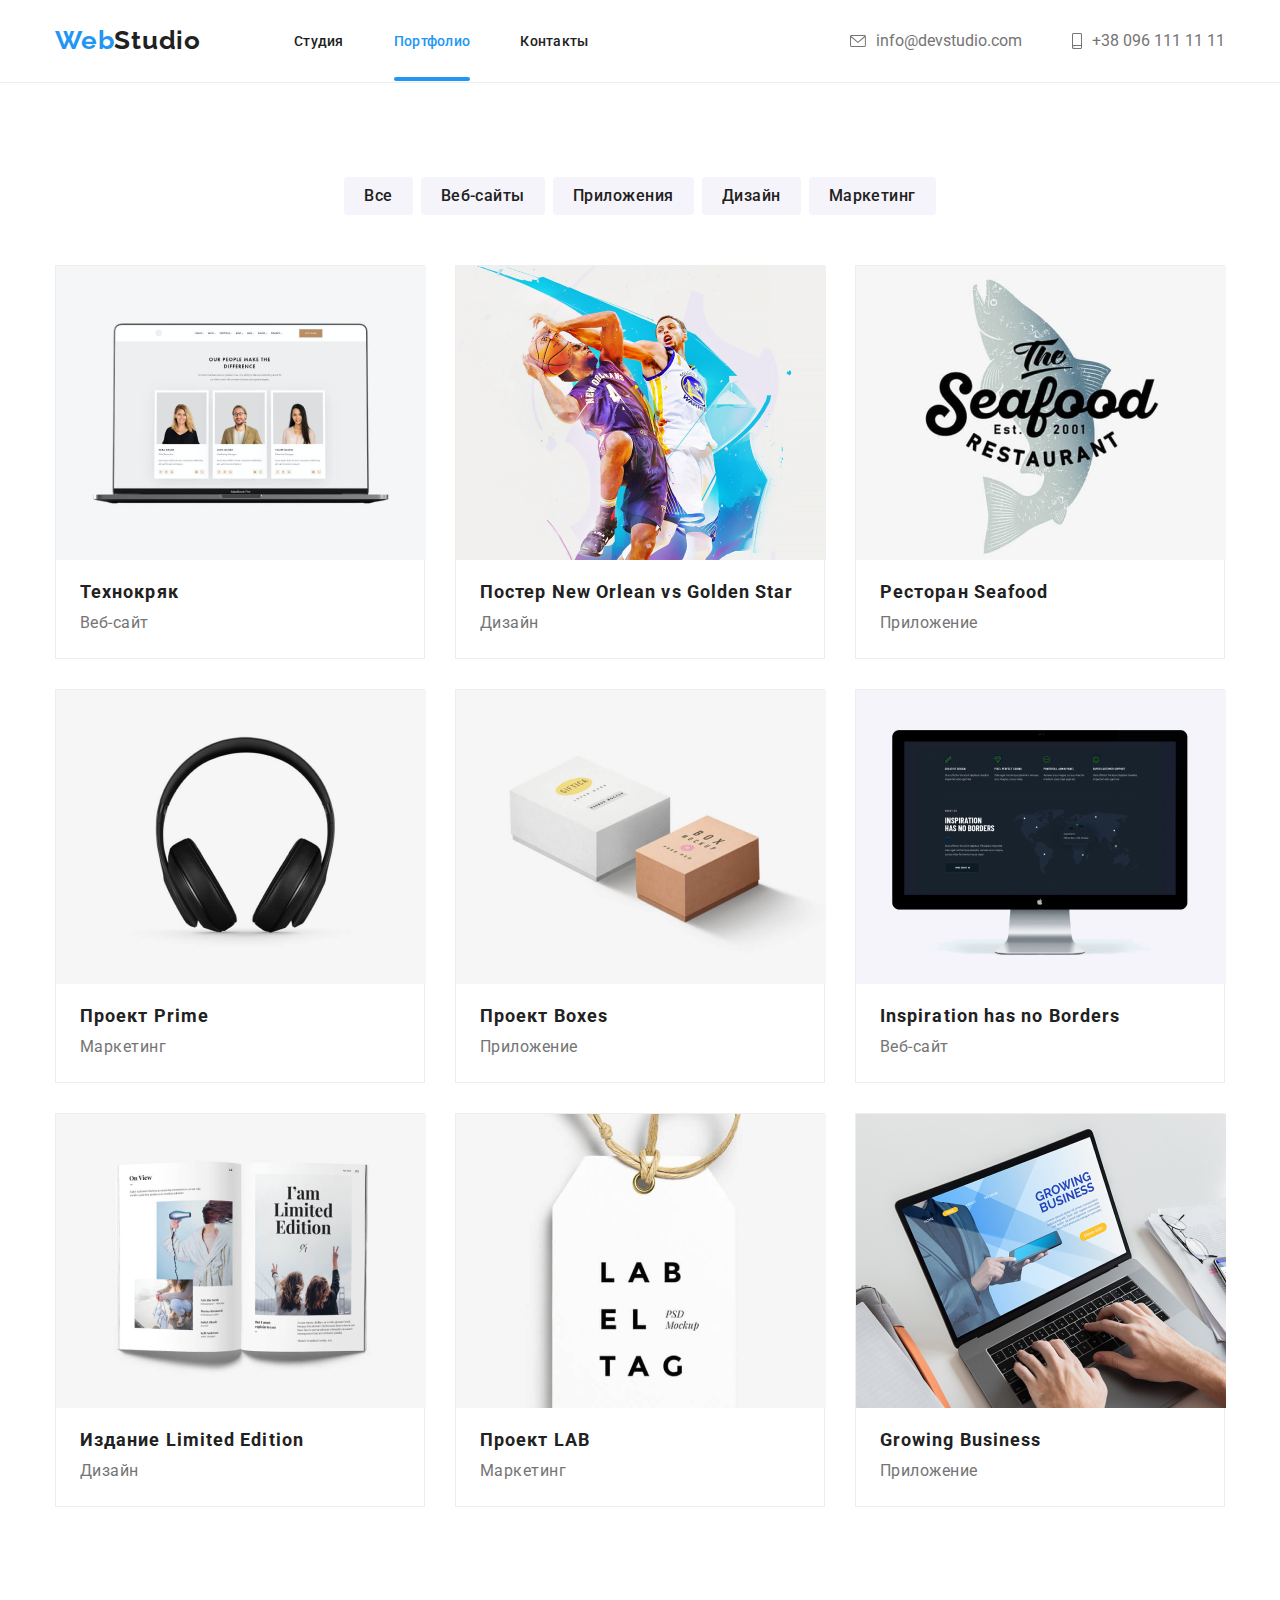
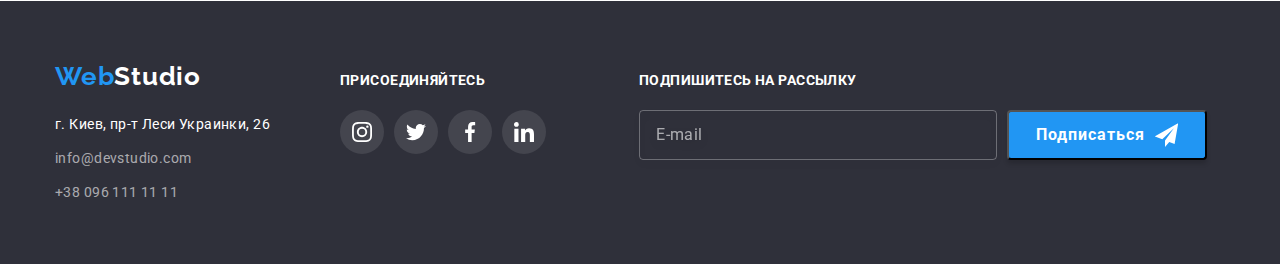
==== portfolio.html @ f485cfd9 "сщздание репозитория" ====
<!DOCTYPE html>
<html lang="ru">
    <head>
        <meta charset="UTF-8">
        <meta name="viewport" content="width=device-width, initial-scale=1.0">
        <title>Portfolio</title>
        <link rel="stylesheet" href="https://cdnjs.cloudflare.com/ajax/libs/modern-normalize/1.0.0/modern-normalize.css">
        <link href="https://fonts.googleapis.com/css2?family=Raleway:wght@700&family=Roboto:wght@400;500;700;900&display=swap" rel="stylesheet">
        <link rel="stylesheet" href="./css/portfolio.min.css">
    </head>
    <body>
            <header class="header portheader">
                <div class="container">
                    <nav class="navigation">
                        <a class="logo link" href="./index.html">Web<span class="studio">Studio</span></a>
                        <ul class="navigation-list list">
                            <li class="navigation-list-item">
                                <a class="navigation-list-link link" href="./index.html">Студия</a>
                            </li>
                            <li class="navigation-list-item">
                                <a class="navigation-list-link link current" href="./portfolio.html">Портфолио</a>
                            </li>
                            <li class="navigation-list-item">
                                <a class="navigation-list-link link" href="">Контакты</a>
                            </li>
                        </ul>
                    </nav>
                        <address class="address">
                        <a class="address-mail-link link" href="">
                            <svg class="icon-mail">
                                <use href="./images/sprite.svg#icon-envelope"></use>
                            </svg>
                            info@devstudio.com</a>
                        <a class="address-tel-link link" href="">
                            <svg class="icon-smartfone">
                                <use href="./images/sprite.svg#icon-smartphone"></use>
                            </svg>
                            +38 096 111 11 11</a>
                        </address>
                </div>
            </header>
        <main>
            <section class="portfolio">
                <div class="container">
                    <h1 hidden>навигация по сайту</h1>
                    <ul class="button-list list">
                        <li class="button-list-item">
                            <button class="portfolio-button">Все</button>
                        </li>
                        <li class="button-list-item">
                            <button class="portfolio-button">Веб-сайты</button>
                        </li>
                        <li class="button-list-item">
                            <button class="portfolio-button">Приложения</button>
                        </li>
                        <li class="button-list-item">
                            <button class="portfolio-button">Дизайн</button>
                        </li>
                        <li class="button-list-item">
                            <button class="portfolio-button">Маркетинг</button>
                        </li>
                    </ul>
                    <ul class="portfolio-list list">
                        <li class="portfolio-list-item">
                           
                                <a href="" class="portfolio-list-link link">
                                <div class="foto-container">
                                    <img src="./images/portfolio/img.png" alt="компютер с открытым окном сайта" width="370" height="294">
                                    <div class="overlay-container">
                                        <div class="overlay-text">
                                            <p class="text-description">Технокряк это современная площадка распространения коронавируса. Компании используют
                                                эту платформу для цифрового
                                                шпионажа и атак на защищённые сервера конкурентов.</p>
                                        </div>
                                    </div>
                                </div>
                                    <div class="description-container">
                                        <h2 class="progect-name">Технокряк</h2>
                                        <p class="progect-tupe">Веб-сайт</p>
                                    </div>
                                  
                            </a>    
                        </li>
                        <li class="portfolio-list-item">
                            <a href="" class="portfolio-list-link link">
                                <div class="foto-container">
                                        <img src="./images/portfolio/img-2.png" alt="креативное фото" width="370" height="294">
                                    <div class="overlay-container">
                                        <div class="overlay-text">
                                            <p class="text-description">Технокряк это современная площадка распространения коронавируса. Компании используют
                                                эту платформу для цифрового
                                                шпионажа и атак на защищённые сервера конкурентов.</p>
                                        </div>
                                    </div>
                             </div>
                                <div class="description-container">
                                    <h2 class="progect-name">Постер <span lang="en">New Orlean vs Golden Star</span></h2>
                                    <p class="progect-tupe">Дизайн</p>
                                </div>
                            </a>
                        </li>
                        <li class="portfolio-list-item">
                            <a href="" class="portfolio-list-link link">
                                <div class="foto-container">
                                    <img src="./images/portfolio/img-3.png" alt="логотип ресторана" width="370" height="294">
                                        <div class="overlay-container">
                                            <div class="overlay-text">
                                                <p class="text-description">Технокряк это современная площадка распространения коронавируса. Компании используют
                                                    эту платформу для цифрового
                                                    шпионажа и атак на защищённые сервера конкурентов.</p>
                                            </div>
                                        </div>
                                </div>
                                <div class="description-container">
                                    <h2 class="progect-name">Ресторан <span lang="en">Seafood</span></h2>
                                    <p class="progect-tupe">Приложение</p>
                                </div>
                            </a>
                        </li>
                        <li class="portfolio-list-item">
                            <a href="" class="portfolio-list-link link">
                                <div class="foto-container">
                                    <img src="./images/portfolio/img-4.png" alt="фото наушников" width="370" height="294">
                                        <div class="overlay-container">
                                            <div class="overlay-text">
                                                <p class="text-description">Технокряк это современная площадка распространения коронавируса. Компании используют
                                                    эту платформу для цифрового
                                                    шпионажа и атак на защищённые сервера конкурентов.</p>
                                            </div>
                                        </div>
                                </div>
                                <div class="description-container">
                                    <h2 class="progect-name">Проект <span lang="en">Prime</span></h2>
                                    <p class="progect-tupe">Маркетинг</p>
                                </div>
                            </a>
                        </li>
                        <li class="portfolio-list-item">
                            <a href="" class="portfolio-list-link link">
                                <div class="foto-container">
                                    <img src="./images/portfolio/img-5.png" alt="фото логотип" width="370" height="294">
                                        <div class="overlay-container">
                                            <div class="overlay-text">
                                                <p class="text-description">Технокряк это современная площадка распространения коронавируса. Компании используют
                                                    эту платформу для цифрового
                                                    шпионажа и атак на защищённые сервера конкурентов.</p>
                                            </div>
                                        </div>
                                </div>
                                <div class="description-container">
                                    <h2 class="progect-name">Проект <span lang="en">Boxes</span></h2>
                                    <p class="progect-tupe">Приложение</p>
                                </div>
                            </a>
                        </li>
                        <li class="portfolio-list-item">
                            <a href="" class="portfolio-list-link link">
                                <div class="foto-container">
                                    <img src="./images/portfolio/img-6.png" alt="фото монитора" width="370" height="294">
                                        <div class="overlay-container">
                                            <div class="overlay-text">
                                                <p class="text-description">Технокряк это современная площадка распространения коронавируса. Компании используют
                                                    эту платформу для цифрового
                                                    шпионажа и атак на защищённые сервера конкурентов.</p>
                                            </div>
                                        </div>
                                </div>
                                <div class="description-container">
                                    <h2 class="progect-name" lang="en">Inspiration has no Borders</h2>
                                    <p class="progect-tupe">Веб-сайт</p>
                                </div>
                            </a>
                        </li>
                        <li class="portfolio-list-item">
                            <a href="" class="portfolio-list-link link">
                                <div class="foto-container">
                                    <img src="./images/portfolio/img-7.png" alt="книга" width="370" height="294">
                                        <div class="overlay-container">
                                            <div class="overlay-text">
                                                <p class="text-description">Технокряк это современная площадка распространения коронавируса. Компании используют
                                                    эту платформу для цифрового
                                                    шпионажа и атак на защищённые сервера конкурентов.</p>
                                            </div>
                                        </div>
                                </div>
                                <div class="description-container">
                                    <h2 class="progect-name">Издание <span lang="en">Limited Edition</span></h2>
                                    <p class="progect-tupe">Дизайн</p>
                                </div>
                            </a>
                        </li>
                        <li class="portfolio-list-item">
                            <a href="" class="portfolio-list-link link">
                                <div class="foto-container">
                                    <img src="./images/portfolio/img-8.png" alt="этикетка" width="370" height="294">
                                        <div class="overlay-container">
                                            <div class="overlay-text">
                                                <p class="text-description">Технокряк это современная площадка распространения коронавируса. Компании используют
                                                    эту платформу для цифрового
                                                    шпионажа и атак на защищённые сервера конкурентов.</p>
                                            </div>
                                        </div>
                                </div>
                                <div class="description-container">
                                    <h2 class="progect-name">Проект <span lang="en">LAB</span></h2>
                                    <p class="progect-tupe">Маркетинг</p>
                                </div>
                            </a>
                        </li>
                        <li class="portfolio-list-item">
                            <a href="" class="portfolio-list-link link">
                                <div class="foto-container">
                                    <img src="./images/portfolio/img-9.png" alt="фото ноутбука с работником" width="370" height="294">
                                        <div class="overlay-container">
                                            <div class="overlay-text">
                                                <p class="text-description">Технокряк это современная площадка распространения коронавируса. Компании используют
                                                    эту платформу для цифрового
                                                    шпионажа и атак на защищённые сервера конкурентов.</p>
                                            </div>
                                        </div>
                                </div>
                                <div class="description-container">
                                    <h2 class="progect-name" lang="en">Growing Business</h2>
                                    <p class="progect-tupe">Приложение</p>
                                </div>
                            </a>
                        </li>
                    </ul>
                </div>
            </section>
        </main>
        <footer class="footer">
            <div class="footer-container container">
                <div>
                    <a class="logo link" href="./index.html">Web<span class="footer-studio">Studio</span></a>
                    <address class="footer-address">
                        <a class="address-link-maps link" href="https://goo.gl/maps/h8b5BTKVBt66Y6Jb9" target="blank">г. Киев, пр-т Леси Украинки, 26</a>
                        <a class="address-link link" href="">info@devstudio.com</a>
                        <a class="address-link link" href="">+38 096 111 11 11</a>
                    </address>
                </div>
                <div class="footer-social">
                    <b class="footer-title">присоединяйтесь</b>
                    <ul class="footer-social-list">
                        <li class="footer-social-list-item list">
                            <a class="footer-social-link" href="">
                                <svg class="footer-social-list-svg">
                                    <use href="./images/sprite.svg#instagram"></use>
                                </svg>
                            </a>
                        </li>
                        <li class="footer-social-list-item list">
                            <a class="footer-social-link" href="">
                                <svg class="footer-social-list-svg">
                                    <use href="./images/sprite.svg#twitter"></use>
                                </svg>
                            </a>
                        </li>
                        <li class="footer-social-list-item list">
                            <a class="footer-social-link" href="">
                                <svg class="footer-social-list-svg">
                                    <use href="./images/sprite.svg#facebook"></use>
                                </svg>
                            </a>
                        </li>
                        <li class="footer-social-list-item list">
                            <a class="footer-social-link" href="">
                                <svg class="footer-social-list-svg">
                                    <use href="./images/sprite.svg#linkedin"></use>
                                </svg>
                            </a>
                        </li>
                    </ul>
                </div>
                <div class="mailing">
                    <b class="footer-title">Подпишитесь на рассылку</b>
                    <form action="#" class="mailing-form">
                        <input type="email" name="user-email" placeholder="E-mail" class="mailing-fornm-input">
                        <button type="submit" class="mailing-btn">Подписаться</button>
                    </form>
                </div>
            </div>
        </footer>
    </body>
</html>
---- css/portfolio.min.css ----
.visually-hidden{position:absolute !important;clip:rect(1px 1px 1px 1px);clip:rect(1px, 1px, 1px, 1px);padding:0 !important;border:0 !important;height:1px !important;width:1px !important;overflow:hidden}*,*::before,*::after{margin:0;padding:0}body{font-family:"Roboto", sans-serif;background-color:#fff}.list{list-style:none}.link{text-decoration:none}img{display:block}.container{Width:1200px;padding:0 15px;margin:0 auto}.subtitle{font-weight:700;font-size:36px;line-height:1.167;letter-spacing:0.03em;text-align:center;color:#212121;margin-bottom:50px}.description-container{padding:20px 24px}.progect-name{font-weight:700;font-size:18px;line-height:24px;letter-spacing:0.06em;color:#212121;margin-bottom:4px}.progect-tupe{font-weight:400;font-size:16px;line-height:1.875;letter-spacing:0.03em;color:#757575}.backdrop{position:fixed;top:0;left:0;width:100%;height:100%;background-color:rgba(0,0,0,0.2);transition-duration:250ms;transition-timing-function:cubic-bezier(0.4, 0, 0.2, 1)}.is-hidden{opacity:0;visibility:hidden;pointer-events:none;transform:scale(0)}.modal{position:absolute;top:50%;left:50%;transform:translate(-50%, -50%) scale(1);width:528px;height:581px;background:#fff;box-shadow:0px 1px 3px rgba(0,0,0,0.12),0px 1px 1px rgba(0,0,0,0.14),0px 2px 1px rgba(0,0,0,0.2);border-radius:4px;padding:40px}.close-btn{display:flex;align-items:center;justify-content:center;position:absolute;top:8px;right:8px;width:30px;height:30px;background-color:#fff;border:1px solid rgba(0,0,0,0.1);border-radius:50%;cursor:pointer}.vector{width:11px;height:11px}.vector:hover{fill:#2196F3}.modal-title{height:23px;font-family:Roboto;font-style:normal;font-weight:700;font-size:20px;line-height:23px;text-align:center;letter-spacing:0.03em;color:#212121;margin-bottom:12px}.modal-form{display:flex;flex-direction:column;font-style:normal;font-weight:400;font-size:12px;line-height:1.17;letter-spacing:0.01em;color:#757575}.modal-form-input{display:block;width:100%;height:40px;border:1px solid rgba(33,33,33,0.2);border-radius:4px;padding-left:42px;transition-property:outline, border;transition-duration:250ms;transition-timing-function:cubic-bezier(0.4, 0, 0.2, 1)}.modal-form-btn{align-self:center;font-weight:700;font-size:16px;line-height:1.87;letter-spacing:0.06em;width:200px;height:50px;color:#fff;box-shadow:0px 4px 4px rgba(0,0,0,0.15);border-radius:4px;padding:10px 56px;background:#2196F3;box-shadow:0px 4px 4px rgba(0,0,0,0.15);border-radius:4px;transition-property:background-color;transition-duration:250ms;transition-timing-function:cubic-bezier(0.4, 0, 0.2, 1)}.modal-form-btn:hover{background-color:#188CE8}.modal-form-message{width:100%;height:120px;border:1px solid rgba(33,33,33,0.2);border-radius:4px;resize:none;margin-bottom:10px;margin-top:4px;padding:16px 12px;transition-property:outline, border, fill;transition-duration:250ms;transition-timing-function:cubic-bezier(0.4, 0, 0.2, 1)}.modal-form-message::placeholder{font-style:normal;font-weight:400;font-size:12px;line-height:1,17;letter-spacing:0.01em;color:rgba(117,117,117,0.5)}.modal-form-field{margin-bottom:10px}.modal-form-field-wrapper{display:block;position:relative;margin-top:4px}.modal-form-input:focus,.modal-form-message:focus{outline:none;border:1px solid #2196F3}.modal-form-svg-icon{position:absolute;top:50%;left:12px;transform:translateY(-50%);width:12px;height:12px}.modal-form-input:focus+.modal-form-svg-icon{fill:#2196F3}.modal-form-policy-ladel{display:flex;align-items:center;font-weight:normal;font-size:14px;line-height:1.7px;letter-spacing:0.03em;margin-bottom:30px}.modal-form-policy-ladel::before{display:inline-block;content:"";width:16px;height:15px;border:2px solid #212121;margin-right:8px;border-radius:2px;cursor:pointer;transition-property:border-color;transition-duration:250ms;transition-timing-function:cubic-bezier(0.4, 0, 0.2, 1)}.modal-form-policy:checked+.modal-form-policy-ladel::before{background-color:#2196F3;border:#2196F3;background-image:url(../images/svg/Vector.svg);background-repeat:no-repeat;background-size:contain}.modal-form-policy:focus+.modal-form-policy-ladel::before,.modal-form-policy:hover+.modal-form-policy-ladel::before{border-color:#2196F3}.modal-polisy{color:#2196F3}.logo{margin-right:93px;font-family:"Raleway", sans-serif;font-weight:700;font-size:26px;line-height:1.192;letter-spacing:0.03em;color:#2196F3;padding-top:24px;padding-bottom:25px}.studio{color:#212121}.footer-studio{color:#fff}.address-link{font-style:normal;font-weight:400;font-size:14px;line-height:24px;letter-spacing:0.03em;color:rgba(255,255,255,0.6);margin-top:10px;transition-property:color;transition-duration:250ms;transition-timing-function:cubic-bezier(0.4, 0, 0.2, 1)}.address-link-maps:hover,.address-link-maps:focus,.address-link:hover,.address-link:focus{color:#2196F3}.address-link-maps{font-style:normal;font-weight:400;font-size:14px;line-height:24px;letter-spacing:0.03em;color:#fff;transition-property:color;transition-duration:250ms;transition-timing-function:cubic-bezier(0.4, 0, 0.2, 1)}.button{font-weight:700;font-size:16px;line-height:1.875;letter-spacing:0.06em;background-color:#2196F3;color:#fff;border:0px;border-radius:4px;padding:6px 20px;margin-top:30px}.portheader{border-bottom:1px solid #ececec}.header .container{display:flex;align-items:center}.navigation{display:flex;align-items:center}.navigation-list{display:flex}.navigation-list-item:not(:last-child){margin-right:50px}.navigation-list-link{position:relative;color:#212121;padding:32px 0;transition-property:color;transition-duration:250ms;transition-timing-function:cubic-bezier(0.4, 0, 0.2, 1)}.navigation-list-link,.navigation-list-link .address{font-weight:500;font-size:14px;line-height:1.143;letter-spacing:0.02em}.navigation-list-link::after{content:"";display:block;position:absolute;left:0;bottom:0;width:100%;height:4px;border-radius:2px;background-color:#2196F3;opacity:0}.navigation .navigation-list-link.current::after{opacity:1}.navigation .navigation-list-link.current{color:#2196F3}.icon-mail{width:16px;height:12px;margin-right:10px;fill:#757575}.icon-smartfone{width:10px;height:16px;margin-right:10px;fill:#757575}.header .address{display:flex;margin-left:auto}.address .address-mail-link{margin-right:50px}.navigation-list-link:hover,.navigation-list-link:focus,.address-mail-link:hover,.address-mail-link:focus,.address-tel-link:hover,.address-tel-link:focus{color:#2196F3}.address-tel-link:hover .icon-smartfone,.address-tel-link:focus .icon-smartfone,.address-mail-link:hover .icon-mail,.address-mail-link:focus .icon-mail{fill:#2196F3}.address-mail-link,.address-tel-link{display:flex;align-items:center;font-style:normal;color:#757575;padding:32px 0;transition-property:color, fill;transition-duration:250ms;transition-timing-function:cubic-bezier(0.4, 0, 0.2, 1)}.button-list{display:flex;justify-content:center;margin-bottom:50px}.button-list-item:not(:last-child){margin-right:8px}.portfolio-button{font-weight:500;font-size:16px;line-height:1.625;letter-spacing:0.03em;background-color:#F5F4FA;color:#212121;border-radius:4px;border:0px;padding:6px 20px;transition-property:color, background-color,box-shadow;transition-duration:250ms;transition-timing-function:cubic-bezier(0.4, 0, 0.2, 1)}.portfolio-button:hover,.portfolio-button:focus{background-color:#2196F3;color:#fff;box-shadow:0px 3px 1px rgba(0,0,0,0.1),0px 1px 2px rgba(0,0,0,0.08),0px 2px 2px rgba(0,0,0,0.12)}.portfolio{padding:94px 0}.portfolio-list{display:flex;flex-wrap:wrap}.portfolio-list-link{display:inline-block;transition-property:box-shadow;transition-duration:250ms;transition-timing-function:cubic-bezier(0.4, 0, 0.2, 1)}.portfolio-list-link:hover{box-shadow:0px 1px 1px rgba(0,0,0,0.12),0px 4px 4px rgba(0,0,0,0.06),1px 4px 6px rgba(0,0,0,0.16)}.portfolio-list-item{width:370px;border:1px solid #EEEEEE}.portfolio-list-item:not(:nth-child(3n+1)){margin-left:30px}.portfolio-list-item:not(:nth-last-child(-n+3)){margin-bottom:30px}.foto-container{position:relative;overflow:hidden}.overlay-container{position:absolute;left:0;bottom:0;width:100%;height:100%;display:inline-block;align-items:center;justify-content:center;background-color:rgba(33,150,243,0.9);transform:translateY(100%);transition-property:transform;transition-duration:250ms;transition-timing-function:cubic-bezier(0.4, 0, 0.2, 1)}.portfolio-list-link:hover .overlay-container{transform:translateY(0)}.overlay-text{position:absolute;top:50%;left:50%;transform:translate(-50%, -50%);width:322px;height:168px}.text-description{font-style:normal;font-weight:400;font-size:18px;line-height:28px;letter-spacing:0.03em;color:#fff}.footer{display:flex;padding:60px 0;background-color:#2F303A}.footer-container{display:inline-flex;align-items:baseline}.footer-address{display:flex;flex-direction:column;margin-top:20px;margin-right:70px}.footer-title{font-size:14px;line-height:16px;letter-spacing:0.03em;text-transform:uppercase;color:#fff}.footer-social-list{display:flex;justify-content:space-between;margin-top:20px}.footer-social-list-item:not(:last-child){margin-right:10px}.footer-social-list-svg{width:20px;height:20px;fill:#fff}.footer-social-link{display:flex;align-items:center;justify-content:center;width:44px;height:44px;border-radius:50%;background-color:rgba(255,255,255,0.1);transition-property:background-color;transition-duration:250ms;transition-timing-function:cubic-bezier(0.4, 0, 0.2, 1)}.footer-social-link:hover{background-color:#2196F3}.mailing{display:block;margin-left:93px;width:570px}.mailing-form{display:flex;align-items:flex-end;margin-top:20px}.mailing-btn{display:inline-flex;align-items:center;width:200px;height:50px;background:#2196F3;box-shadow:0px 4px 4px rgba(0,0,0,0.15);border-radius:4px;margin-left:10px;font-style:normal;font-weight:700;font-size:16px;line-height:1.87;letter-spacing:0.06em;color:#fff;padding:10px 27px}.mailing-btn::after{display:inline-flex;margin-left:10px;content:"";width:24px;height:24px;background-image:url(../images/svg/send.svg);background-position:center}.mailing-fornm-input{width:358px;height:50px;color:#fff;border:1px solid rgba(255,255,255,0.3);filter:drop-shadow(0px 4px 4px rgba(0,0,0,0.15));border-radius:4px;background-color:transparent;padding:15px 16px}.mailing-fornm-input::placeholder{font-style:normal;font-weight:400;font-size:16px;line-height:1.25;letter-spacing:0.03em;color:rgba(255,255,255,0.6)}
/*# sourceMappingURL=portfolio.min.css.map */
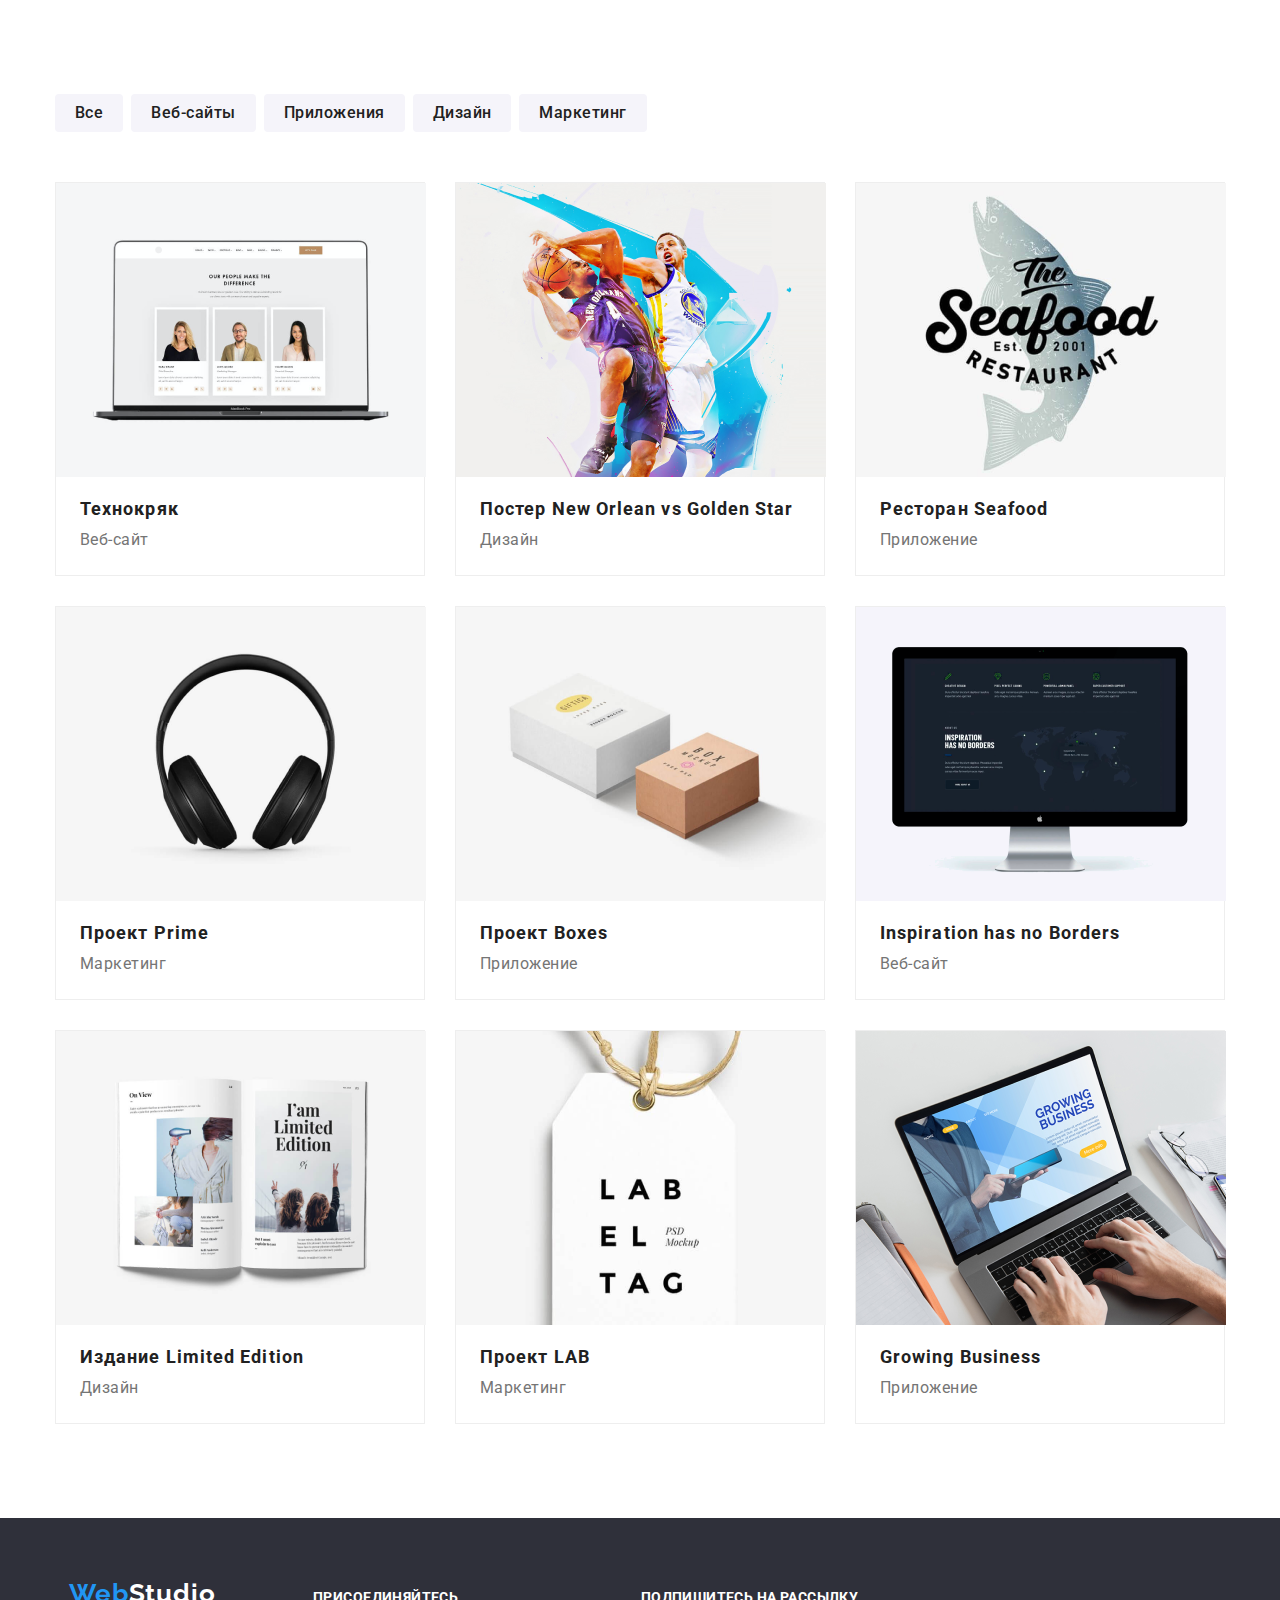
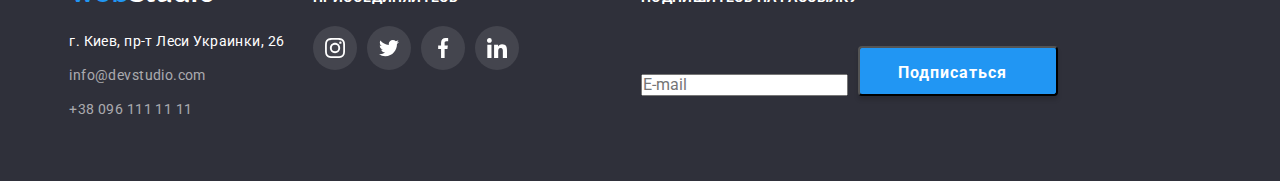
==== commit a5345e5a: "трм" ====
--- a/portfolio.html
+++ b/portfolio.html
@@ -9,7 +9,7 @@
         <link rel="stylesheet" href="./css/portfolio.min.css">
     </head>
     <body>
-            <header class="header portheader">
+            <!-- <header class="header portheader">
                 <div class="container">
                     <nav class="navigation">
                         <a class="logo link" href="./index.html">Web<span class="studio">Studio</span></a>
@@ -38,7 +38,7 @@
                             +38 096 111 11 11</a>
                         </address>
                 </div>
-            </header>
+            </header> -->
         <main>
             <section class="portfolio">
                 <div class="container">
--- a/css/portfolio.min.css
+++ b/css/portfolio.min.css
@@ -1,2 +1,2 @@
-.visually-hidden{position:absolute !important;clip:rect(1px 1px 1px 1px);clip:rect(1px, 1px, 1px, 1px);padding:0 !important;border:0 !important;height:1px !important;width:1px !important;overflow:hidden}*,*::before,*::after{margin:0;padding:0}body{font-family:"Roboto", sans-serif;background-color:#fff}.list{list-style:none}.link{text-decoration:none}img{display:block}.container{Width:1200px;padding:0 15px;margin:0 auto}.subtitle{font-weight:700;font-size:36px;line-height:1.167;letter-spacing:0.03em;text-align:center;color:#212121;margin-bottom:50px}.description-container{padding:20px 24px}.progect-name{font-weight:700;font-size:18px;line-height:24px;letter-spacing:0.06em;color:#212121;margin-bottom:4px}.progect-tupe{font-weight:400;font-size:16px;line-height:1.875;letter-spacing:0.03em;color:#757575}.backdrop{position:fixed;top:0;left:0;width:100%;height:100%;background-color:rgba(0,0,0,0.2);transition-duration:250ms;transition-timing-function:cubic-bezier(0.4, 0, 0.2, 1)}.is-hidden{opacity:0;visibility:hidden;pointer-events:none;transform:scale(0)}.modal{position:absolute;top:50%;left:50%;transform:translate(-50%, -50%) scale(1);width:528px;height:581px;background:#fff;box-shadow:0px 1px 3px rgba(0,0,0,0.12),0px 1px 1px rgba(0,0,0,0.14),0px 2px 1px rgba(0,0,0,0.2);border-radius:4px;padding:40px}.close-btn{display:flex;align-items:center;justify-content:center;position:absolute;top:8px;right:8px;width:30px;height:30px;background-color:#fff;border:1px solid rgba(0,0,0,0.1);border-radius:50%;cursor:pointer}.vector{width:11px;height:11px}.vector:hover{fill:#2196F3}.modal-title{height:23px;font-family:Roboto;font-style:normal;font-weight:700;font-size:20px;line-height:23px;text-align:center;letter-spacing:0.03em;color:#212121;margin-bottom:12px}.modal-form{display:flex;flex-direction:column;font-style:normal;font-weight:400;font-size:12px;line-height:1.17;letter-spacing:0.01em;color:#757575}.modal-form-input{display:block;width:100%;height:40px;border:1px solid rgba(33,33,33,0.2);border-radius:4px;padding-left:42px;transition-property:outline, border;transition-duration:250ms;transition-timing-function:cubic-bezier(0.4, 0, 0.2, 1)}.modal-form-btn{align-self:center;font-weight:700;font-size:16px;line-height:1.87;letter-spacing:0.06em;width:200px;height:50px;color:#fff;box-shadow:0px 4px 4px rgba(0,0,0,0.15);border-radius:4px;padding:10px 56px;background:#2196F3;box-shadow:0px 4px 4px rgba(0,0,0,0.15);border-radius:4px;transition-property:background-color;transition-duration:250ms;transition-timing-function:cubic-bezier(0.4, 0, 0.2, 1)}.modal-form-btn:hover{background-color:#188CE8}.modal-form-message{width:100%;height:120px;border:1px solid rgba(33,33,33,0.2);border-radius:4px;resize:none;margin-bottom:10px;margin-top:4px;padding:16px 12px;transition-property:outline, border, fill;transition-duration:250ms;transition-timing-function:cubic-bezier(0.4, 0, 0.2, 1)}.modal-form-message::placeholder{font-style:normal;font-weight:400;font-size:12px;line-height:1,17;letter-spacing:0.01em;color:rgba(117,117,117,0.5)}.modal-form-field{margin-bottom:10px}.modal-form-field-wrapper{display:block;position:relative;margin-top:4px}.modal-form-input:focus,.modal-form-message:focus{outline:none;border:1px solid #2196F3}.modal-form-svg-icon{position:absolute;top:50%;left:12px;transform:translateY(-50%);width:12px;height:12px}.modal-form-input:focus+.modal-form-svg-icon{fill:#2196F3}.modal-form-policy-ladel{display:flex;align-items:center;font-weight:normal;font-size:14px;line-height:1.7px;letter-spacing:0.03em;margin-bottom:30px}.modal-form-policy-ladel::before{display:inline-block;content:"";width:16px;height:15px;border:2px solid #212121;margin-right:8px;border-radius:2px;cursor:pointer;transition-property:border-color;transition-duration:250ms;transition-timing-function:cubic-bezier(0.4, 0, 0.2, 1)}.modal-form-policy:checked+.modal-form-policy-ladel::before{background-color:#2196F3;border:#2196F3;background-image:url(../images/svg/Vector.svg);background-repeat:no-repeat;background-size:contain}.modal-form-policy:focus+.modal-form-policy-ladel::before,.modal-form-policy:hover+.modal-form-policy-ladel::before{border-color:#2196F3}.modal-polisy{color:#2196F3}.logo{margin-right:93px;font-family:"Raleway", sans-serif;font-weight:700;font-size:26px;line-height:1.192;letter-spacing:0.03em;color:#2196F3;padding-top:24px;padding-bottom:25px}.studio{color:#212121}.footer-studio{color:#fff}.address-link{font-style:normal;font-weight:400;font-size:14px;line-height:24px;letter-spacing:0.03em;color:rgba(255,255,255,0.6);margin-top:10px;transition-property:color;transition-duration:250ms;transition-timing-function:cubic-bezier(0.4, 0, 0.2, 1)}.address-link-maps:hover,.address-link-maps:focus,.address-link:hover,.address-link:focus{color:#2196F3}.address-link-maps{font-style:normal;font-weight:400;font-size:14px;line-height:24px;letter-spacing:0.03em;color:#fff;transition-property:color;transition-duration:250ms;transition-timing-function:cubic-bezier(0.4, 0, 0.2, 1)}.button{font-weight:700;font-size:16px;line-height:1.875;letter-spacing:0.06em;background-color:#2196F3;color:#fff;border:0px;border-radius:4px;padding:6px 20px;margin-top:30px}.portheader{border-bottom:1px solid #ececec}.header .container{display:flex;align-items:center}.navigation{display:flex;align-items:center}.navigation-list{display:flex}.navigation-list-item:not(:last-child){margin-right:50px}.navigation-list-link{position:relative;color:#212121;padding:32px 0;transition-property:color;transition-duration:250ms;transition-timing-function:cubic-bezier(0.4, 0, 0.2, 1)}.navigation-list-link,.navigation-list-link .address{font-weight:500;font-size:14px;line-height:1.143;letter-spacing:0.02em}.navigation-list-link::after{content:"";display:block;position:absolute;left:0;bottom:0;width:100%;height:4px;border-radius:2px;background-color:#2196F3;opacity:0}.navigation .navigation-list-link.current::after{opacity:1}.navigation .navigation-list-link.current{color:#2196F3}.icon-mail{width:16px;height:12px;margin-right:10px;fill:#757575}.icon-smartfone{width:10px;height:16px;margin-right:10px;fill:#757575}.header .address{display:flex;margin-left:auto}.address .address-mail-link{margin-right:50px}.navigation-list-link:hover,.navigation-list-link:focus,.address-mail-link:hover,.address-mail-link:focus,.address-tel-link:hover,.address-tel-link:focus{color:#2196F3}.address-tel-link:hover .icon-smartfone,.address-tel-link:focus .icon-smartfone,.address-mail-link:hover .icon-mail,.address-mail-link:focus .icon-mail{fill:#2196F3}.address-mail-link,.address-tel-link{display:flex;align-items:center;font-style:normal;color:#757575;padding:32px 0;transition-property:color, fill;transition-duration:250ms;transition-timing-function:cubic-bezier(0.4, 0, 0.2, 1)}.button-list{display:flex;justify-content:center;margin-bottom:50px}.button-list-item:not(:last-child){margin-right:8px}.portfolio-button{font-weight:500;font-size:16px;line-height:1.625;letter-spacing:0.03em;background-color:#F5F4FA;color:#212121;border-radius:4px;border:0px;padding:6px 20px;transition-property:color, background-color,box-shadow;transition-duration:250ms;transition-timing-function:cubic-bezier(0.4, 0, 0.2, 1)}.portfolio-button:hover,.portfolio-button:focus{background-color:#2196F3;color:#fff;box-shadow:0px 3px 1px rgba(0,0,0,0.1),0px 1px 2px rgba(0,0,0,0.08),0px 2px 2px rgba(0,0,0,0.12)}.portfolio{padding:94px 0}.portfolio-list{display:flex;flex-wrap:wrap}.portfolio-list-link{display:inline-block;transition-property:box-shadow;transition-duration:250ms;transition-timing-function:cubic-bezier(0.4, 0, 0.2, 1)}.portfolio-list-link:hover{box-shadow:0px 1px 1px rgba(0,0,0,0.12),0px 4px 4px rgba(0,0,0,0.06),1px 4px 6px rgba(0,0,0,0.16)}.portfolio-list-item{width:370px;border:1px solid #EEEEEE}.portfolio-list-item:not(:nth-child(3n+1)){margin-left:30px}.portfolio-list-item:not(:nth-last-child(-n+3)){margin-bottom:30px}.foto-container{position:relative;overflow:hidden}.overlay-container{position:absolute;left:0;bottom:0;width:100%;height:100%;display:inline-block;align-items:center;justify-content:center;background-color:rgba(33,150,243,0.9);transform:translateY(100%);transition-property:transform;transition-duration:250ms;transition-timing-function:cubic-bezier(0.4, 0, 0.2, 1)}.portfolio-list-link:hover .overlay-container{transform:translateY(0)}.overlay-text{position:absolute;top:50%;left:50%;transform:translate(-50%, -50%);width:322px;height:168px}.text-description{font-style:normal;font-weight:400;font-size:18px;line-height:28px;letter-spacing:0.03em;color:#fff}.footer{display:flex;padding:60px 0;background-color:#2F303A}.footer-container{display:inline-flex;align-items:baseline}.footer-address{display:flex;flex-direction:column;margin-top:20px;margin-right:70px}.footer-title{font-size:14px;line-height:16px;letter-spacing:0.03em;text-transform:uppercase;color:#fff}.footer-social-list{display:flex;justify-content:space-between;margin-top:20px}.footer-social-list-item:not(:last-child){margin-right:10px}.footer-social-list-svg{width:20px;height:20px;fill:#fff}.footer-social-link{display:flex;align-items:center;justify-content:center;width:44px;height:44px;border-radius:50%;background-color:rgba(255,255,255,0.1);transition-property:background-color;transition-duration:250ms;transition-timing-function:cubic-bezier(0.4, 0, 0.2, 1)}.footer-social-link:hover{background-color:#2196F3}.mailing{display:block;margin-left:93px;width:570px}.mailing-form{display:flex;align-items:flex-end;margin-top:20px}.mailing-btn{display:inline-flex;align-items:center;width:200px;height:50px;background:#2196F3;box-shadow:0px 4px 4px rgba(0,0,0,0.15);border-radius:4px;margin-left:10px;font-style:normal;font-weight:700;font-size:16px;line-height:1.87;letter-spacing:0.06em;color:#fff;padding:10px 27px}.mailing-btn::after{display:inline-flex;margin-left:10px;content:"";width:24px;height:24px;background-image:url(../images/svg/send.svg);background-position:center}.mailing-fornm-input{width:358px;height:50px;color:#fff;border:1px solid rgba(255,255,255,0.3);filter:drop-shadow(0px 4px 4px rgba(0,0,0,0.15));border-radius:4px;background-color:transparent;padding:15px 16px}.mailing-fornm-input::placeholder{font-style:normal;font-weight:400;font-size:16px;line-height:1.25;letter-spacing:0.03em;color:rgba(255,255,255,0.6)}
+*,*::before,*::after{margin:0;padding:0}body{font-family:"Roboto", sans-serif;background-color:#fff}.list{list-style:none}.link{text-decoration:none}img{display:block}.container{padding:0 15px}@media screen and (min-width: 480px){.container{width:480px;margin:0 auto}}@media screen and (min-width: 768px){.container{width:768px;margin:0 auto}}@media screen and (min-width: 1200px){.container{width:1200px;margin:0 auto}}.visually-hidden{position:absolute !important;clip:rect(1px 1px 1px 1px);clip:rect(1px, 1px, 1px, 1px);padding:0 !important;border:0 !important;height:1px !important;width:1px !important;overflow:hidden}.subtitle{font-weight:700;font-size:36px;line-height:1.167;letter-spacing:0.03em;text-align:center;color:#212121;margin-bottom:50px}.description-container{padding:20px 24px}.progect-name{font-weight:700;font-size:18px;line-height:24px;letter-spacing:0.06em;color:#212121;margin-bottom:4px}.progect-tupe{font-weight:400;font-size:16px;line-height:1.875;letter-spacing:0.03em;color:#757575}.backdrop{position:fixed;top:0;left:0;width:100%;height:100%;background-color:rgba(0,0,0,0.2);transition-duration:250ms;transition-timing-function:cubic-bezier(0.4, 0, 0.2, 1)}.is-hidden{opacity:0;visibility:hidden;pointer-events:none;transform:scale(0)}.modal{position:absolute;top:50%;left:50%;transform:translate(-50%, -50%) scale(1);width:528px;height:581px;background:#fff;box-shadow:0px 1px 3px rgba(0,0,0,0.12),0px 1px 1px rgba(0,0,0,0.14),0px 2px 1px rgba(0,0,0,0.2);border-radius:4px;padding:40px}.close-btn{display:flex;align-items:center;justify-content:center;position:absolute;top:8px;right:8px;width:30px;height:30px;background-color:#fff;border:1px solid rgba(0,0,0,0.1);border-radius:50%;cursor:pointer}.vector{width:11px;height:11px}.vector:hover{fill:#2196F3}@media screen and (max-width: 1199px){.modal{width:450px;height:609px}.modal-form-policy-ladel{white-space:nowrap;font-size:12px;line-height:1.166}}.modal-title{height:23px;font-family:Roboto;font-style:normal;font-weight:700;font-size:20px;line-height:1,5;text-align:center;letter-spacing:0.03em;color:#212121;margin-bottom:12px}.modal-form{display:flex;flex-direction:column;font-style:normal;font-weight:400;font-size:12px;line-height:1.17;letter-spacing:0.01em;color:#757575}.modal-form-input{display:block;width:100%;height:40px;border:1px solid rgba(33,33,33,0.2);border-radius:4px;padding-left:42px;transition-property:outline, border;transition-duration:250ms;transition-timing-function:cubic-bezier(0.4, 0, 0.2, 1)}.modal-form-btn{align-self:center;font-weight:700;font-size:16px;line-height:1.87;letter-spacing:0.06em;width:200px;height:50px;color:#fff;box-shadow:0px 4px 4px rgba(0,0,0,0.15);border-radius:4px;padding:10px 56px;background:#2196F3;box-shadow:0px 4px 4px rgba(0,0,0,0.15);border-radius:4px;transition-property:background-color;transition-duration:250ms;transition-timing-function:cubic-bezier(0.4, 0, 0.2, 1)}.modal-form-btn:hover{background-color:#188CE8}.modal-form-message{width:100%;height:120px;border:1px solid rgba(33,33,33,0.2);border-radius:4px;resize:none;margin-bottom:10px;margin-top:4px;padding:16px 12px;transition-property:outline, border, fill;transition-duration:250ms;transition-timing-function:cubic-bezier(0.4, 0, 0.2, 1)}.modal-form-message::placeholder{font-style:normal;font-weight:400;font-size:12px;line-height:1,17;letter-spacing:0.01em;color:rgba(117,117,117,0.5)}.modal-form-field{margin-bottom:10px}.modal-form-field-wrapper{display:block;position:relative;margin-top:4px}.modal-form-input:focus,.modal-form-message:focus{outline:none;border:1px solid #2196F3}.modal-form-svg-icon{position:absolute;top:50%;left:12px;transform:translateY(-50%);width:12px;height:12px}.modal-form-input:focus+.modal-form-svg-icon{fill:#2196F3}.modal-form-policy-ladel{display:flex;align-items:center;font-weight:normal;font-size:14px;line-height:1.7;letter-spacing:0.03em;margin-bottom:30px}.modal-form-policy-ladel::before{display:inline-block;content:"";width:16px;height:15px;border:2px solid #212121;margin-right:8px;border-radius:2px;cursor:pointer;transition-property:border-color;transition-duration:250ms;transition-timing-function:cubic-bezier(0.4, 0, 0.2, 1)}.modal-form-policy:checked+.modal-form-policy-ladel::before{background-color:#2196F3;border:#2196F3;background-image:url(../images/svg/Vector.svg);background-repeat:no-repeat;background-size:contain}.modal-form-policy:focus+.modal-form-policy-ladel::before,.modal-form-policy:hover+.modal-form-policy-ladel::before{border-color:#2196F3}.modal-polisy{color:#2196F3}.logo{font-family:"Raleway",sans-serif;font-weight:700;font-size:26px;line-height:1.192;letter-spacing:0.03em;color:#2196F3;padding-top:24px;padding-bottom:25px}.studio{color:#212121}.footer-studio{color:#fff}.address-link{font-style:normal;font-weight:400;font-size:14px;line-height:24px;letter-spacing:0.03em;color:rgba(255,255,255,0.6);margin-top:10px;transition-property:color;transition-duration:250ms;transition-timing-function:cubic-bezier(0.4, 0, 0.2, 1)}.address-link-maps:hover,.address-link-maps:focus,.address-link:hover,.address-link:focus{color:#2196F3}.address-link-maps{font-style:normal;font-weight:400;font-size:14px;line-height:24px;letter-spacing:0.03em;color:#fff;transition-property:color;transition-duration:250ms;transition-timing-function:cubic-bezier(0.4, 0, 0.2, 1)}.portheader{border-bottom:1px solid #ececec}.header .container{display:flex;align-items:center}.navigation{display:flex;align-items:center}.navigation-list{display:flex}.navigation-list-item:not(:last-child){margin-right:50px}.navigation-list-link{position:relative;color:#212121;padding:32px 0;transition-property:color;transition-duration:250ms;transition-timing-function:cubic-bezier(0.4, 0, 0.2, 1)}.navigation-list-link,.navigation-list-link .address{font-weight:500;font-size:14px;line-height:1.143;letter-spacing:0.02em}.navigation-list-link::after{content:"";display:block;position:absolute;left:0;bottom:0;width:100%;height:4px;border-radius:2px;background-color:#2196F3;opacity:0}.navigation .navigation-list-link.current::after{opacity:1}.navigation .navigation-list-link.current{color:#2196F3}.icon-mail{width:16px;height:12px;margin-right:10px;fill:#757575}.icon-smartfone{width:10px;height:16px;margin-right:10px;fill:#757575}.header .address{display:flex;margin-left:auto}.address .address-mail-link{margin-right:50px}.navigation-list-link:hover,.navigation-list-link:focus,.address-mail-link:hover,.address-mail-link:focus,.address-tel-link:hover,.address-tel-link:focus{color:#2196F3}.address-tel-link:hover .icon-smartfone,.address-tel-link:focus .icon-smartfone,.address-mail-link:hover .icon-mail,.address-mail-link:focus .icon-mail{fill:#2196F3}.address-mail-link,.address-tel-link{display:flex;align-items:center;font-style:normal;color:#757575;padding:32px 0;transition-property:color, fill;transition-duration:250ms;transition-timing-function:cubic-bezier(0.4, 0, 0.2, 1)}.button-list{display:flex;margin-bottom:50px}.button-list-item:not(:last-child){margin-right:8px}.portfolio-button{font-weight:500;font-size:16px;line-height:1.625;letter-spacing:0.03em;background-color:#F5F4FA;color:#212121;border-radius:4px;border:0px;padding:6px 20px;transition-property:color, background-color,box-shadow;transition-duration:250ms;transition-timing-function:cubic-bezier(0.4, 0, 0.2, 1)}.portfolio-button:hover,.portfolio-button:focus{background-color:#2196F3;color:#fff;box-shadow:0px 3px 1px rgba(0,0,0,0.1),0px 1px 2px rgba(0,0,0,0.08),0px 2px 2px rgba(0,0,0,0.12)}@media screen and (max-width: 767px){.button-list{flex-wrap:wrap}}.portfolio{padding:94px 0}.portfolio-list{display:flex;flex-wrap:wrap}.portfolio-list-link{display:inline-block;transition-property:box-shadow;transition-duration:250ms;transition-timing-function:cubic-bezier(0.4, 0, 0.2, 1)}.portfolio-list-link:hover{box-shadow:0px 1px 1px rgba(0,0,0,0.12),0px 4px 4px rgba(0,0,0,0.06),1px 4px 6px rgba(0,0,0,0.16)}.portfolio-list-item{width:370px;border:1px solid #EEEEEE}.portfolio-list-item:not(:nth-child(3n+1)){margin-left:30px}.portfolio-list-item:not(:nth-last-child(-n+3)){margin-bottom:30px}.foto-container{position:relative;overflow:hidden}.overlay-container{position:absolute;left:0;bottom:0;width:100%;height:100%;display:inline-block;align-items:center;justify-content:center;background-color:rgba(33,150,243,0.9);transform:translateY(100%);transition-property:transform;transition-duration:250ms;transition-timing-function:cubic-bezier(0.4, 0, 0.2, 1)}.portfolio-list-link:hover .overlay-container{transform:translateY(0)}.overlay-text{position:absolute;top:50%;left:50%;transform:translate(-50%, -50%);width:322px;height:168px}.text-description{font-style:normal;font-weight:400;font-size:18px;line-height:28px;letter-spacing:0.03em;color:#fff}.footer{padding:60px 0;background-color:#2F303A}.footer-address{display:flex;flex-direction:column;margin-top:20px}.footer-title{font-size:14px;line-height:16px;letter-spacing:0.03em;text-transform:uppercase;color:#fff}.footer-social-list{display:flex;margin-top:20px}.footer-social-list-item:not(:last-child){margin-right:10px}.footer-social-list-svg{width:20px;height:20px;fill:#fff}.footer-social-link{display:flex;align-items:center;justify-content:center;width:44px;height:44px;border-radius:50%;background-color:rgba(255,255,255,0.1);transition-property:background-color;transition-duration:250ms;transition-timing-function:cubic-bezier(0.4, 0, 0.2, 1)}.footer-social-link:hover{background-color:#2196F3}.mailing{display:block}.mailing-form{margin-top:20px}.mailing-btn{width:200px;height:50px;background:#2196F3;box-shadow:0px 4px 4px rgba(0,0,0,0.15);border-radius:4px;margin-left:10px;font-style:normal;font-weight:700;font-size:16px;line-height:1.87;letter-spacing:0.06em;color:#fff;padding:10px 27px}.mailing-btn::after{margin-left:10px;content:"";width:24px;height:24px;background-image:url(../images/svg/send.svg);background-position:center}.mailing-form-input{height:50px;color:#fff;border:1px solid rgba(255,255,255,0.3);filter:drop-shadow(0px 4px 4px rgba(0,0,0,0.15));border-radius:4px;background-color:transparent;padding:15px 16px}.mailing-form-input::placeholder{font-style:normal;font-weight:400;font-size:16px;line-height:1.25;letter-spacing:0.03em;color:rgba(255,255,255,0.6)}@media screen and (max-width: 767px){.footer-address{margin-bottom:60px}.footer-address-container{text-align:center}.footer-social{margin-bottom:60px;text-align:center}.footer-social-list{justify-content:center}.mailing{text-align:center}.mailing-btn{margin-top:20px}.mailing-form-input{width:100%}}@media screen and (min-width: 768px){.footer{display:flex}.footer-address-container{text-align:center;margin-bottom:60px}.footer-container{flex-wrap:wrap;display:inline-flex;align-items:baseline;justify-content:space-around}.footer-social{text-align:center}.footer-social-list{justify-content:center}.mailing{width:450px;text-align:center}.mailing-btn{margin-top:20px}.mailing-form-input{width:100%}}@media screen and (min-width: 1200px){.footer-address-container{margin-right:70px;text-align:left}.footer-social{text-align:left}.mailing{display:block;margin-left:93px;width:570px;text-align:left}.mailing-form{display:flex;align-items:flex-end;margin-top:20px}}
 /*# sourceMappingURL=portfolio.min.css.map */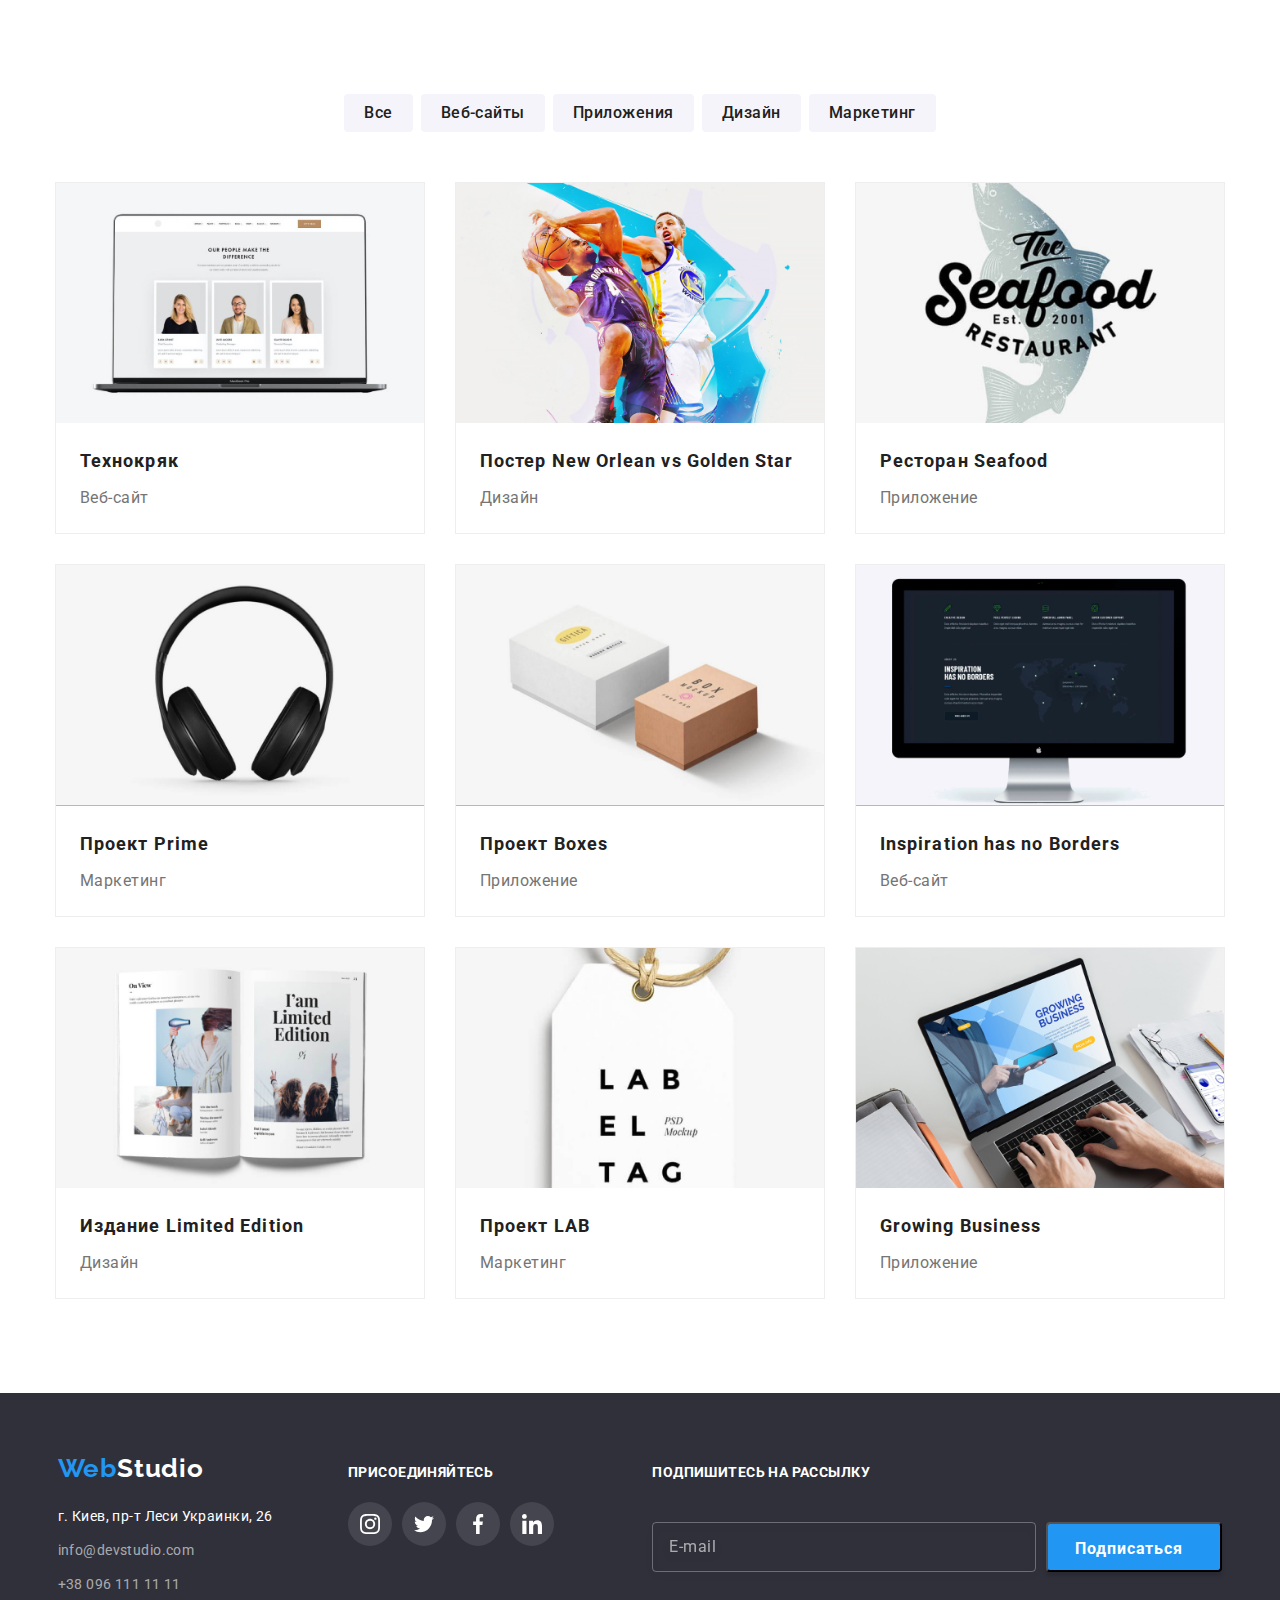
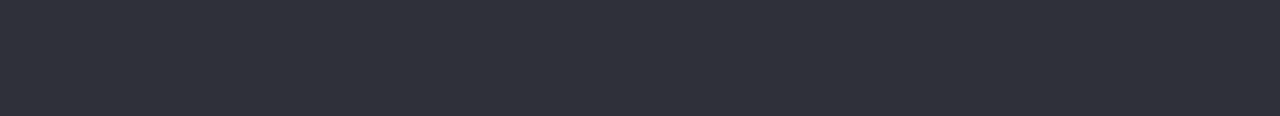
==== commit d78a854e: "ьи" ====
--- a/portfolio.html
+++ b/portfolio.html
@@ -62,35 +62,39 @@
                     </ul>
                     <ul class="portfolio-list list">
                         <li class="portfolio-list-item">
-                           
                                 <a href="" class="portfolio-list-link link">
                                 <div class="foto-container">
-                                    <img src="./images/portfolio/img.png" alt="компютер с открытым окном сайта" width="370" height="294">
+                                    <picture>
+                                        <source srcset="./images/portfolio/img1-mb.jpg 1x, ./images/portfolio/img1-mb@2x.jpg 2x" media="(min-width: 320px)">
+                                            <source srcset="./images/portfolio/img1-tb.jpg 1x, ./images/portfolio/img1-tb@2x.jpg 2x" media="(min-width: 768px)"> 
+                                                <source srcset="./images/portfolio/img1-dt.jpg 1x, ./images/portfolio/img1-dt@2x.jpg 2x" media="(min-width: 1200px)">
+                                    <img src="./images/portfolio/img1-mb.jpg" alt="компютер с открытым окном сайта" style="width: 100%;">
+                                </picture>
                                     <div class="overlay-container">
-                                        <div class="overlay-text">
                                             <p class="text-description">Технокряк это современная площадка распространения коронавируса. Компании используют
                                                 эту платформу для цифрового
                                                 шпионажа и атак на защищённые сервера конкурентов.</p>
-                                        </div>
                                     </div>
                                 </div>
                                     <div class="description-container">
                                         <h2 class="progect-name">Технокряк</h2>
                                         <p class="progect-tupe">Веб-сайт</p>
                                     </div>
-                                  
                             </a>    
                         </li>
                         <li class="portfolio-list-item">
                             <a href="" class="portfolio-list-link link">
                                 <div class="foto-container">
-                                        <img src="./images/portfolio/img-2.png" alt="креативное фото" width="370" height="294">
+                                    <picture>
+                                        <source srcset="./images/portfolio/img2-mb.jpg 1x, ./images/portfolio/img2-mb@2x.jpg 2x" media="(min-width: 320px)">
+                                            <source srcset="./images/portfolio/img2-tb.jpg 1x, ./images/portfolio/img2-tb@2x.jpg 2x" media="(min-width: 768px)"> 
+                                                <source srcset="./images/portfolio/img2-dt.jpg 1x, ./images/portfolio/img2-dt@2x.jpg 2x" media="(min-width: 1200px)">
+                                        <img src="./images/portfolio/img2-mb.jpg" alt="креативное фото" style="width: 100%;">
+                                    </picture>
                                     <div class="overlay-container">
-                                        <div class="overlay-text">
                                             <p class="text-description">Технокряк это современная площадка распространения коронавируса. Компании используют
                                                 эту платформу для цифрового
                                                 шпионажа и атак на защищённые сервера конкурентов.</p>
-                                        </div>
                                     </div>
                              </div>
                                 <div class="description-container">
@@ -102,13 +106,16 @@
                         <li class="portfolio-list-item">
                             <a href="" class="portfolio-list-link link">
                                 <div class="foto-container">
-                                    <img src="./images/portfolio/img-3.png" alt="логотип ресторана" width="370" height="294">
-                                        <div class="overlay-container">
-                                            <div class="overlay-text">
-                                                <p class="text-description">Технокряк это современная площадка распространения коронавируса. Компании используют
-                                                    эту платформу для цифрового
-                                                    шпионажа и атак на защищённые сервера конкурентов.</p>
-                                            </div>
+                                    <picture>
+                                        <source srcset="./images/portfolio/img3-mb.jpg 1x, ./images/portfolio/img3-mb@2x.jpg 2x" media="(min-width: 320px)">
+                                            <source srcset="./images/portfolio/img3-tb.jpg 1x, ./images/portfolio/img3-tb@2x.jpg 2x" media="(min-width: 768px)"> 
+                                                <source srcset="./images/portfolio/img3-dt.jpg 1x, ./images/portfolio/img3-dt@2x.jpg 2x" media="(min-width: 1200px)">
+                                    <img src="./images/portfolio/img3-mb.jpg" alt="логотип ресторана" style="width: 100%;">
+                                </picture>
+                                        <div class="overlay-container">
+                                                <p class="text-description">Технокряк это современная площадка распространения коронавируса. Компании используют
+                                                    эту платформу для цифрового
+                                                    шпионажа и атак на защищённые сервера конкурентов.</p>
                                         </div>
                                 </div>
                                 <div class="description-container">
@@ -120,13 +127,16 @@
                         <li class="portfolio-list-item">
                             <a href="" class="portfolio-list-link link">
                                 <div class="foto-container">
-                                    <img src="./images/portfolio/img-4.png" alt="фото наушников" width="370" height="294">
-                                        <div class="overlay-container">
-                                            <div class="overlay-text">
-                                                <p class="text-description">Технокряк это современная площадка распространения коронавируса. Компании используют
-                                                    эту платформу для цифрового
-                                                    шпионажа и атак на защищённые сервера конкурентов.</p>
-                                            </div>
+                                    <picture>
+                                        <source srcset="./images/portfolio/img4-mb.jpg 1x, ./images/portfolio/img4-mb@2x.jpg 2x" media="(min-width: 320px)">
+                                            <source srcset="./images/portfolio/img4-tb.jpg 1x, ./images/portfolio/img4-tb@2x.jpg 2x" media="(min-width: 768px)"> 
+                                                <source srcset="./images/portfolio/img4-dt.jpg 1x, ./images/portfolio/img4-dt@2x.jpg 2x" media="(min-width: 1200px)">
+                                    <img src="./images/portfolio/img4-mb.jpg" alt="фото наушников" style="width: 100%;">
+                                </picture>
+                                        <div class="overlay-container">
+                                                <p class="text-description">Технокряк это современная площадка распространения коронавируса. Компании используют
+                                                    эту платформу для цифрового
+                                                    шпионажа и атак на защищённые сервера конкурентов.</p>
                                         </div>
                                 </div>
                                 <div class="description-container">
@@ -138,13 +148,16 @@
                         <li class="portfolio-list-item">
                             <a href="" class="portfolio-list-link link">
                                 <div class="foto-container">
-                                    <img src="./images/portfolio/img-5.png" alt="фото логотип" width="370" height="294">
-                                        <div class="overlay-container">
-                                            <div class="overlay-text">
-                                                <p class="text-description">Технокряк это современная площадка распространения коронавируса. Компании используют
-                                                    эту платформу для цифрового
-                                                    шпионажа и атак на защищённые сервера конкурентов.</p>
-                                            </div>
+                                    <picture>
+                                        <source srcset="./images/portfolio/img5-mb.jpg 1x, ./images/portfolio/img5-mb@2x.jpg 2x" media="(min-width: 320px)">
+                                            <source srcset="./images/portfolio/img5-tb.jpg 1x, ./images/portfolio/img5-tb@2x.jpg 2x" media="(min-width: 768px)"> 
+                                                <source srcset="./images/portfolio/img5-dt.jpg 1x, ./images/portfolio/img5-dt@2x.jpg 2x" media="(min-width: 1200px)">
+                                    <img src="./images/portfolio/img5-mb.jpg" alt="фото логотип" style="width: 100%;">
+                                </picture>
+                                        <div class="overlay-container">
+                                                <p class="text-description">Технокряк это современная площадка распространения коронавируса. Компании используют
+                                                    эту платформу для цифрового
+                                                    шпионажа и атак на защищённые сервера конкурентов.</p>
                                         </div>
                                 </div>
                                 <div class="description-container">
@@ -156,13 +169,16 @@
                         <li class="portfolio-list-item">
                             <a href="" class="portfolio-list-link link">
                                 <div class="foto-container">
-                                    <img src="./images/portfolio/img-6.png" alt="фото монитора" width="370" height="294">
-                                        <div class="overlay-container">
-                                            <div class="overlay-text">
-                                                <p class="text-description">Технокряк это современная площадка распространения коронавируса. Компании используют
-                                                    эту платформу для цифрового
-                                                    шпионажа и атак на защищённые сервера конкурентов.</p>
-                                            </div>
+                                    <picture>
+                                        <source srcset="./images/portfolio/img6-mb.jpg 1x, ./images/portfolio/img6-mb@2x.jpg 2x" media="(min-width: 320px)">
+                                            <source srcset="./images/portfolio/img6-tb.jpg 1x, ./images/portfolio/img6-tb@2x.jpg 2x" media="(min-width: 768px)"> 
+                                                <source srcset="./images/portfolio/img6-dt.jpg 1x, ./images/portfolio/img6-dt@2x.jpg 2x" media="(min-width: 1200px)">
+                                    <img src="./images/portfolio/img6-mb.jpg" alt="фото монитора" style="width: 100%;">
+                                </picture>
+                                        <div class="overlay-container">
+                                                <p class="text-description">Технокряк это современная площадка распространения коронавируса. Компании используют
+                                                    эту платформу для цифрового
+                                                    шпионажа и атак на защищённые сервера конкурентов.</p>
                                         </div>
                                 </div>
                                 <div class="description-container">
@@ -174,13 +190,16 @@
                         <li class="portfolio-list-item">
                             <a href="" class="portfolio-list-link link">
                                 <div class="foto-container">
-                                    <img src="./images/portfolio/img-7.png" alt="книга" width="370" height="294">
-                                        <div class="overlay-container">
-                                            <div class="overlay-text">
-                                                <p class="text-description">Технокряк это современная площадка распространения коронавируса. Компании используют
-                                                    эту платформу для цифрового
-                                                    шпионажа и атак на защищённые сервера конкурентов.</p>
-                                            </div>
+                                    <picture>
+                                        <source srcset="./images/portfolio/img7-mb.jpg 1x, ./images/portfolio/img7-mb@2x.jpg 2x" media="(min-width: 320px)">
+                                            <source srcset="./images/portfolio/img7-tb.jpg 1x, ./images/portfolio/img7-tb@2x.jpg 2x" media="(min-width: 768px)"> 
+                                                <source srcset="./images/portfolio/img7-dt.jpg 1x, ./images/portfolio/img7-dt@2x.jpg 2x" media="(min-width: 1200px)">
+                                    <img src="./images/portfolio/img7-mb.jpg" alt="книга" style="width: 100%;">
+                                </picture>
+                                        <div class="overlay-container">
+                                                <p class="text-description">Технокряк это современная площадка распространения коронавируса. Компании используют
+                                                    эту платформу для цифрового
+                                                    шпионажа и атак на защищённые сервера конкурентов.</p>
                                         </div>
                                 </div>
                                 <div class="description-container">
@@ -192,13 +211,16 @@
                         <li class="portfolio-list-item">
                             <a href="" class="portfolio-list-link link">
                                 <div class="foto-container">
-                                    <img src="./images/portfolio/img-8.png" alt="этикетка" width="370" height="294">
-                                        <div class="overlay-container">
-                                            <div class="overlay-text">
-                                                <p class="text-description">Технокряк это современная площадка распространения коронавируса. Компании используют
-                                                    эту платформу для цифрового
-                                                    шпионажа и атак на защищённые сервера конкурентов.</p>
-                                            </div>
+                                    <picture>
+                                        <source srcset="./images/portfolio/img8-mb.jpg 1x, ./images/portfolio/img8-mb@2x.jpg 2x" media="(min-width: 320px)">
+                                            <source srcset="./images/portfolio/img8-tb.jpg 1x, ./images/portfolio/img8-tb@2x.jpg 2x" media="(min-width: 768px)"> 
+                                                <source srcset="./images/portfolio/img8-dt.jpg 1x, ./images/portfolio/img8-dt@2x.jpg 2x" media="(min-width: 1200px)">
+                                    <img src="./images/portfolio/img8-mb.jpg" alt="этикетка" style="width: 100%;">
+                                </picture>
+                                        <div class="overlay-container">
+                                                <p class="text-description">Технокряк это современная площадка распространения коронавируса. Компании используют
+                                                    эту платформу для цифрового
+                                                    шпионажа и атак на защищённые сервера конкурентов.</p>
                                         </div>
                                 </div>
                                 <div class="description-container">
@@ -210,13 +232,16 @@
                         <li class="portfolio-list-item">
                             <a href="" class="portfolio-list-link link">
                                 <div class="foto-container">
-                                    <img src="./images/portfolio/img-9.png" alt="фото ноутбука с работником" width="370" height="294">
-                                        <div class="overlay-container">
-                                            <div class="overlay-text">
-                                                <p class="text-description">Технокряк это современная площадка распространения коронавируса. Компании используют
-                                                    эту платформу для цифрового
-                                                    шпионажа и атак на защищённые сервера конкурентов.</p>
-                                            </div>
+                                    <picture>
+                                        <source srcset="./images/portfolio/img9-mb.jpg 1x, ./images/portfolio/img9-mb@2x.jpg 2x" media="(min-width: 320px)">
+                                            <source srcset="./images/portfolio/img9-tb.jpg 1x, ./images/portfolio/img9-tb@2x.jpg 2x" media="(min-width: 768px)"> 
+                                                <source srcset="./images/portfolio/img9-dt.jpg 1x, ./images/portfolio/img9-dt@2x.jpg 2x" media="(min-width: 1200px)">
+                                    <img src="./images/portfolio/img9-mb.jpg" alt="фото ноутбука с работником" style="width: 100%;">
+                                </picture>
+                                        <div class="overlay-container">
+                                                <p class="text-description">Технокряк это современная площадка распространения коронавируса. Компании используют
+                                                    эту платформу для цифрового
+                                                    шпионажа и атак на защищённые сервера конкурентов.</p>
                                         </div>
                                 </div>
                                 <div class="description-container">
@@ -231,16 +256,17 @@
         </main>
         <footer class="footer">
             <div class="footer-container container">
-                <div>
+                <div class="footer-address-container">
                     <a class="logo link" href="./index.html">Web<span class="footer-studio">Studio</span></a>
                     <address class="footer-address">
-                        <a class="address-link-maps link" href="https://goo.gl/maps/h8b5BTKVBt66Y6Jb9" target="blank">г. Киев, пр-т Леси Украинки, 26</a>
+                        <a class="address-link-maps link" href="https://goo.gl/maps/h8b5BTKVBt66Y6Jb9" target="blank">г. Киев,
+                            пр-т Леси Украинки, 26</a>
                         <a class="address-link link" href="">info@devstudio.com</a>
                         <a class="address-link link" href="">+38 096 111 11 11</a>
                     </address>
                 </div>
                 <div class="footer-social">
-                    <b class="footer-title">присоединяйтесь</b>
+                  <b class="footer-title">присоединяйтесь</b>
                     <ul class="footer-social-list">
                         <li class="footer-social-list-item list">
                             <a class="footer-social-link" href="">
@@ -275,7 +301,7 @@
                 <div class="mailing">
                     <b class="footer-title">Подпишитесь на рассылку</b>
                     <form action="#" class="mailing-form">
-                        <input type="email" name="user-email" placeholder="E-mail" class="mailing-fornm-input">
+                        <input type="email" name="user-email" placeholder="E-mail" class="mailing-form-input">
                         <button type="submit" class="mailing-btn">Подписаться</button>
                     </form>
                 </div>
--- a/css/portfolio.min.css
+++ b/css/portfolio.min.css
@@ -1,2 +1,2 @@
-*,*::before,*::after{margin:0;padding:0}body{font-family:"Roboto", sans-serif;background-color:#fff}.list{list-style:none}.link{text-decoration:none}img{display:block}.container{padding:0 15px}@media screen and (min-width: 480px){.container{width:480px;margin:0 auto}}@media screen and (min-width: 768px){.container{width:768px;margin:0 auto}}@media screen and (min-width: 1200px){.container{width:1200px;margin:0 auto}}.visually-hidden{position:absolute !important;clip:rect(1px 1px 1px 1px);clip:rect(1px, 1px, 1px, 1px);padding:0 !important;border:0 !important;height:1px !important;width:1px !important;overflow:hidden}.subtitle{font-weight:700;font-size:36px;line-height:1.167;letter-spacing:0.03em;text-align:center;color:#212121;margin-bottom:50px}.description-container{padding:20px 24px}.progect-name{font-weight:700;font-size:18px;line-height:24px;letter-spacing:0.06em;color:#212121;margin-bottom:4px}.progect-tupe{font-weight:400;font-size:16px;line-height:1.875;letter-spacing:0.03em;color:#757575}.backdrop{position:fixed;top:0;left:0;width:100%;height:100%;background-color:rgba(0,0,0,0.2);transition-duration:250ms;transition-timing-function:cubic-bezier(0.4, 0, 0.2, 1)}.is-hidden{opacity:0;visibility:hidden;pointer-events:none;transform:scale(0)}.modal{position:absolute;top:50%;left:50%;transform:translate(-50%, -50%) scale(1);width:528px;height:581px;background:#fff;box-shadow:0px 1px 3px rgba(0,0,0,0.12),0px 1px 1px rgba(0,0,0,0.14),0px 2px 1px rgba(0,0,0,0.2);border-radius:4px;padding:40px}.close-btn{display:flex;align-items:center;justify-content:center;position:absolute;top:8px;right:8px;width:30px;height:30px;background-color:#fff;border:1px solid rgba(0,0,0,0.1);border-radius:50%;cursor:pointer}.vector{width:11px;height:11px}.vector:hover{fill:#2196F3}@media screen and (max-width: 1199px){.modal{width:450px;height:609px}.modal-form-policy-ladel{white-space:nowrap;font-size:12px;line-height:1.166}}.modal-title{height:23px;font-family:Roboto;font-style:normal;font-weight:700;font-size:20px;line-height:1,5;text-align:center;letter-spacing:0.03em;color:#212121;margin-bottom:12px}.modal-form{display:flex;flex-direction:column;font-style:normal;font-weight:400;font-size:12px;line-height:1.17;letter-spacing:0.01em;color:#757575}.modal-form-input{display:block;width:100%;height:40px;border:1px solid rgba(33,33,33,0.2);border-radius:4px;padding-left:42px;transition-property:outline, border;transition-duration:250ms;transition-timing-function:cubic-bezier(0.4, 0, 0.2, 1)}.modal-form-btn{align-self:center;font-weight:700;font-size:16px;line-height:1.87;letter-spacing:0.06em;width:200px;height:50px;color:#fff;box-shadow:0px 4px 4px rgba(0,0,0,0.15);border-radius:4px;padding:10px 56px;background:#2196F3;box-shadow:0px 4px 4px rgba(0,0,0,0.15);border-radius:4px;transition-property:background-color;transition-duration:250ms;transition-timing-function:cubic-bezier(0.4, 0, 0.2, 1)}.modal-form-btn:hover{background-color:#188CE8}.modal-form-message{width:100%;height:120px;border:1px solid rgba(33,33,33,0.2);border-radius:4px;resize:none;margin-bottom:10px;margin-top:4px;padding:16px 12px;transition-property:outline, border, fill;transition-duration:250ms;transition-timing-function:cubic-bezier(0.4, 0, 0.2, 1)}.modal-form-message::placeholder{font-style:normal;font-weight:400;font-size:12px;line-height:1,17;letter-spacing:0.01em;color:rgba(117,117,117,0.5)}.modal-form-field{margin-bottom:10px}.modal-form-field-wrapper{display:block;position:relative;margin-top:4px}.modal-form-input:focus,.modal-form-message:focus{outline:none;border:1px solid #2196F3}.modal-form-svg-icon{position:absolute;top:50%;left:12px;transform:translateY(-50%);width:12px;height:12px}.modal-form-input:focus+.modal-form-svg-icon{fill:#2196F3}.modal-form-policy-ladel{display:flex;align-items:center;font-weight:normal;font-size:14px;line-height:1.7;letter-spacing:0.03em;margin-bottom:30px}.modal-form-policy-ladel::before{display:inline-block;content:"";width:16px;height:15px;border:2px solid #212121;margin-right:8px;border-radius:2px;cursor:pointer;transition-property:border-color;transition-duration:250ms;transition-timing-function:cubic-bezier(0.4, 0, 0.2, 1)}.modal-form-policy:checked+.modal-form-policy-ladel::before{background-color:#2196F3;border:#2196F3;background-image:url(../images/svg/Vector.svg);background-repeat:no-repeat;background-size:contain}.modal-form-policy:focus+.modal-form-policy-ladel::before,.modal-form-policy:hover+.modal-form-policy-ladel::before{border-color:#2196F3}.modal-polisy{color:#2196F3}.logo{font-family:"Raleway",sans-serif;font-weight:700;font-size:26px;line-height:1.192;letter-spacing:0.03em;color:#2196F3;padding-top:24px;padding-bottom:25px}.studio{color:#212121}.footer-studio{color:#fff}.address-link{font-style:normal;font-weight:400;font-size:14px;line-height:24px;letter-spacing:0.03em;color:rgba(255,255,255,0.6);margin-top:10px;transition-property:color;transition-duration:250ms;transition-timing-function:cubic-bezier(0.4, 0, 0.2, 1)}.address-link-maps:hover,.address-link-maps:focus,.address-link:hover,.address-link:focus{color:#2196F3}.address-link-maps{font-style:normal;font-weight:400;font-size:14px;line-height:24px;letter-spacing:0.03em;color:#fff;transition-property:color;transition-duration:250ms;transition-timing-function:cubic-bezier(0.4, 0, 0.2, 1)}.portheader{border-bottom:1px solid #ececec}.header .container{display:flex;align-items:center}.navigation{display:flex;align-items:center}.navigation-list{display:flex}.navigation-list-item:not(:last-child){margin-right:50px}.navigation-list-link{position:relative;color:#212121;padding:32px 0;transition-property:color;transition-duration:250ms;transition-timing-function:cubic-bezier(0.4, 0, 0.2, 1)}.navigation-list-link,.navigation-list-link .address{font-weight:500;font-size:14px;line-height:1.143;letter-spacing:0.02em}.navigation-list-link::after{content:"";display:block;position:absolute;left:0;bottom:0;width:100%;height:4px;border-radius:2px;background-color:#2196F3;opacity:0}.navigation .navigation-list-link.current::after{opacity:1}.navigation .navigation-list-link.current{color:#2196F3}.icon-mail{width:16px;height:12px;margin-right:10px;fill:#757575}.icon-smartfone{width:10px;height:16px;margin-right:10px;fill:#757575}.header .address{display:flex;margin-left:auto}.address .address-mail-link{margin-right:50px}.navigation-list-link:hover,.navigation-list-link:focus,.address-mail-link:hover,.address-mail-link:focus,.address-tel-link:hover,.address-tel-link:focus{color:#2196F3}.address-tel-link:hover .icon-smartfone,.address-tel-link:focus .icon-smartfone,.address-mail-link:hover .icon-mail,.address-mail-link:focus .icon-mail{fill:#2196F3}.address-mail-link,.address-tel-link{display:flex;align-items:center;font-style:normal;color:#757575;padding:32px 0;transition-property:color, fill;transition-duration:250ms;transition-timing-function:cubic-bezier(0.4, 0, 0.2, 1)}.button-list{display:flex;margin-bottom:50px}.button-list-item:not(:last-child){margin-right:8px}.portfolio-button{font-weight:500;font-size:16px;line-height:1.625;letter-spacing:0.03em;background-color:#F5F4FA;color:#212121;border-radius:4px;border:0px;padding:6px 20px;transition-property:color, background-color,box-shadow;transition-duration:250ms;transition-timing-function:cubic-bezier(0.4, 0, 0.2, 1)}.portfolio-button:hover,.portfolio-button:focus{background-color:#2196F3;color:#fff;box-shadow:0px 3px 1px rgba(0,0,0,0.1),0px 1px 2px rgba(0,0,0,0.08),0px 2px 2px rgba(0,0,0,0.12)}@media screen and (max-width: 767px){.button-list{flex-wrap:wrap}}.portfolio{padding:94px 0}.portfolio-list{display:flex;flex-wrap:wrap}.portfolio-list-link{display:inline-block;transition-property:box-shadow;transition-duration:250ms;transition-timing-function:cubic-bezier(0.4, 0, 0.2, 1)}.portfolio-list-link:hover{box-shadow:0px 1px 1px rgba(0,0,0,0.12),0px 4px 4px rgba(0,0,0,0.06),1px 4px 6px rgba(0,0,0,0.16)}.portfolio-list-item{width:370px;border:1px solid #EEEEEE}.portfolio-list-item:not(:nth-child(3n+1)){margin-left:30px}.portfolio-list-item:not(:nth-last-child(-n+3)){margin-bottom:30px}.foto-container{position:relative;overflow:hidden}.overlay-container{position:absolute;left:0;bottom:0;width:100%;height:100%;display:inline-block;align-items:center;justify-content:center;background-color:rgba(33,150,243,0.9);transform:translateY(100%);transition-property:transform;transition-duration:250ms;transition-timing-function:cubic-bezier(0.4, 0, 0.2, 1)}.portfolio-list-link:hover .overlay-container{transform:translateY(0)}.overlay-text{position:absolute;top:50%;left:50%;transform:translate(-50%, -50%);width:322px;height:168px}.text-description{font-style:normal;font-weight:400;font-size:18px;line-height:28px;letter-spacing:0.03em;color:#fff}.footer{padding:60px 0;background-color:#2F303A}.footer-address{display:flex;flex-direction:column;margin-top:20px}.footer-title{font-size:14px;line-height:16px;letter-spacing:0.03em;text-transform:uppercase;color:#fff}.footer-social-list{display:flex;margin-top:20px}.footer-social-list-item:not(:last-child){margin-right:10px}.footer-social-list-svg{width:20px;height:20px;fill:#fff}.footer-social-link{display:flex;align-items:center;justify-content:center;width:44px;height:44px;border-radius:50%;background-color:rgba(255,255,255,0.1);transition-property:background-color;transition-duration:250ms;transition-timing-function:cubic-bezier(0.4, 0, 0.2, 1)}.footer-social-link:hover{background-color:#2196F3}.mailing{display:block}.mailing-form{margin-top:20px}.mailing-btn{width:200px;height:50px;background:#2196F3;box-shadow:0px 4px 4px rgba(0,0,0,0.15);border-radius:4px;margin-left:10px;font-style:normal;font-weight:700;font-size:16px;line-height:1.87;letter-spacing:0.06em;color:#fff;padding:10px 27px}.mailing-btn::after{margin-left:10px;content:"";width:24px;height:24px;background-image:url(../images/svg/send.svg);background-position:center}.mailing-form-input{height:50px;color:#fff;border:1px solid rgba(255,255,255,0.3);filter:drop-shadow(0px 4px 4px rgba(0,0,0,0.15));border-radius:4px;background-color:transparent;padding:15px 16px}.mailing-form-input::placeholder{font-style:normal;font-weight:400;font-size:16px;line-height:1.25;letter-spacing:0.03em;color:rgba(255,255,255,0.6)}@media screen and (max-width: 767px){.footer-address{margin-bottom:60px}.footer-address-container{text-align:center}.footer-social{margin-bottom:60px;text-align:center}.footer-social-list{justify-content:center}.mailing{text-align:center}.mailing-btn{margin-top:20px}.mailing-form-input{width:100%}}@media screen and (min-width: 768px){.footer{display:flex}.footer-address-container{text-align:center;margin-bottom:60px}.footer-container{flex-wrap:wrap;display:inline-flex;align-items:baseline;justify-content:space-around}.footer-social{text-align:center}.footer-social-list{justify-content:center}.mailing{width:450px;text-align:center}.mailing-btn{margin-top:20px}.mailing-form-input{width:100%}}@media screen and (min-width: 1200px){.footer-address-container{margin-right:70px;text-align:left}.footer-social{text-align:left}.mailing{display:block;margin-left:93px;width:570px;text-align:left}.mailing-form{display:flex;align-items:flex-end;margin-top:20px}}
+*,*::before,*::after{margin:0;padding:0}body{font-family:"Roboto", sans-serif;background-color:#fff}.list{list-style:none}.link{text-decoration:none}img{display:block}.container{padding:0 15px}@media screen and (min-width: 480px){.container{width:480px;margin:0 auto}}@media screen and (min-width: 768px){.container{width:768px;margin:0 auto}}@media screen and (min-width: 1200px){.container{width:1200px;margin:0 auto}}.visually-hidden{position:absolute !important;clip:rect(1px 1px 1px 1px);clip:rect(1px, 1px, 1px, 1px);padding:0 !important;border:0 !important;height:1px !important;width:1px !important;overflow:hidden}.subtitle{font-weight:700;font-size:36px;line-height:1.167;letter-spacing:0.03em;text-align:center;color:#212121;margin-bottom:50px}.description-container{padding:20px 24px}.progect-name{font-weight:700;font-size:18px;line-height:2;letter-spacing:0.06em;color:#212121;margin-bottom:4px}.progect-tupe{font-weight:400;font-size:16px;line-height:1.875;letter-spacing:0.03em;color:#757575}.backdrop{position:fixed;top:0;left:0;width:100%;height:100%;background-color:rgba(0,0,0,0.2);transition-duration:250ms;transition-timing-function:cubic-bezier(0.4, 0, 0.2, 1)}.is-hidden{opacity:0;visibility:hidden;pointer-events:none;transform:scale(0)}.modal{position:absolute;top:50%;left:50%;transform:translate(-50%, -50%) scale(1);width:528px;height:581px;background:#fff;box-shadow:0px 1px 3px rgba(0,0,0,0.12),0px 1px 1px rgba(0,0,0,0.14),0px 2px 1px rgba(0,0,0,0.2);border-radius:4px;padding:40px}.close-btn{display:flex;align-items:center;justify-content:center;position:absolute;top:8px;right:8px;width:30px;height:30px;background-color:#fff;border:1px solid rgba(0,0,0,0.1);border-radius:50%;cursor:pointer}.vector{width:11px;height:11px}.vector:hover{fill:#2196F3}@media screen and (max-width: 1199px){.modal{width:450px;height:609px}.modal-form-policy-ladel{white-space:nowrap;font-size:12px;line-height:1.166}}.modal-title{height:23px;font-family:Roboto;font-style:normal;font-weight:700;font-size:20px;line-height:1,5;text-align:center;letter-spacing:0.03em;color:#212121;margin-bottom:12px}.modal-form{display:flex;flex-direction:column;font-style:normal;font-weight:400;font-size:12px;line-height:1.17;letter-spacing:0.01em;color:#757575}.modal-form-input{display:block;width:100%;height:40px;border:1px solid rgba(33,33,33,0.2);border-radius:4px;padding-left:42px;transition-property:outline, border;transition-duration:250ms;transition-timing-function:cubic-bezier(0.4, 0, 0.2, 1)}.modal-form-btn{align-self:center;font-weight:700;font-size:16px;line-height:1.87;letter-spacing:0.06em;width:200px;height:50px;color:#fff;box-shadow:0px 4px 4px rgba(0,0,0,0.15);border-radius:4px;padding:10px 56px;background:#2196F3;box-shadow:0px 4px 4px rgba(0,0,0,0.15);border-radius:4px;transition-property:background-color;transition-duration:250ms;transition-timing-function:cubic-bezier(0.4, 0, 0.2, 1)}.modal-form-btn:hover{background-color:#188CE8}.modal-form-message{width:100%;height:120px;border:1px solid rgba(33,33,33,0.2);border-radius:4px;resize:none;margin-bottom:10px;margin-top:4px;padding:16px 12px;transition-property:outline, border, fill;transition-duration:250ms;transition-timing-function:cubic-bezier(0.4, 0, 0.2, 1)}.modal-form-message::placeholder{font-style:normal;font-weight:400;font-size:12px;line-height:1,17;letter-spacing:0.01em;color:rgba(117,117,117,0.5)}.modal-form-field{margin-bottom:10px}.modal-form-field-wrapper{display:block;position:relative;margin-top:4px}.modal-form-input:focus,.modal-form-message:focus{outline:none;border:1px solid #2196F3}.modal-form-svg-icon{position:absolute;top:50%;left:12px;transform:translateY(-50%);width:12px;height:12px}.modal-form-input:focus+.modal-form-svg-icon{fill:#2196F3}.modal-form-policy-ladel{display:flex;align-items:center;font-weight:normal;font-size:14px;line-height:1.7;letter-spacing:0.03em;margin-bottom:30px}.modal-form-policy-ladel::before{display:inline-block;content:"";width:16px;height:15px;border:2px solid #212121;margin-right:8px;border-radius:2px;cursor:pointer;transition-property:border-color;transition-duration:250ms;transition-timing-function:cubic-bezier(0.4, 0, 0.2, 1)}.modal-form-policy:checked+.modal-form-policy-ladel::before{background-color:#2196F3;border:#2196F3;background-image:url(../images/svg/Vector.svg);background-repeat:no-repeat;background-size:contain}.modal-form-policy:focus+.modal-form-policy-ladel::before,.modal-form-policy:hover+.modal-form-policy-ladel::before{border-color:#2196F3}.modal-polisy{color:#2196F3}.logo{font-family:"Raleway",sans-serif;font-weight:700;font-size:26px;line-height:1.192;letter-spacing:0.03em;color:#2196F3;padding-top:24px;padding-bottom:25px}.studio{color:#212121}.footer-studio{color:#fff}.address-link{font-style:normal;font-weight:400;font-size:14px;line-height:24px;letter-spacing:0.03em;color:rgba(255,255,255,0.6);margin-top:10px;transition-property:color;transition-duration:250ms;transition-timing-function:cubic-bezier(0.4, 0, 0.2, 1)}.address-link-maps:hover,.address-link-maps:focus,.address-link:hover,.address-link:focus{color:#2196F3}.address-link-maps{font-style:normal;font-weight:400;font-size:14px;line-height:24px;letter-spacing:0.03em;color:#fff;transition-property:color;transition-duration:250ms;transition-timing-function:cubic-bezier(0.4, 0, 0.2, 1)}.portheader{border-bottom:1px solid #ececec}.header .container{display:flex;align-items:center}.navigation{display:flex;align-items:center}.navigation-list{display:flex}.navigation-list-item:not(:last-child){margin-right:50px}.navigation-list-link{position:relative;color:#212121;padding:32px 0;transition-property:color;transition-duration:250ms;transition-timing-function:cubic-bezier(0.4, 0, 0.2, 1)}.navigation-list-link,.navigation-list-link .address{font-weight:500;font-size:14px;line-height:1.143;letter-spacing:0.02em}.navigation-list-link::after{content:"";display:block;position:absolute;left:0;bottom:0;width:100%;height:4px;border-radius:2px;background-color:#2196F3;opacity:0}.navigation .navigation-list-link.current::after{opacity:1}.navigation .navigation-list-link.current{color:#2196F3}.icon-mail{width:16px;height:12px;margin-right:10px;fill:#757575}.icon-smartfone{width:10px;height:16px;margin-right:10px;fill:#757575}.header .address{display:flex;margin-left:auto}.address .address-mail-link{margin-right:50px}.navigation-list-link:hover,.navigation-list-link:focus,.address-mail-link:hover,.address-mail-link:focus,.address-tel-link:hover,.address-tel-link:focus{color:#2196F3}.address-tel-link:hover .icon-smartfone,.address-tel-link:focus .icon-smartfone,.address-mail-link:hover .icon-mail,.address-mail-link:focus .icon-mail{fill:#2196F3}.address-mail-link,.address-tel-link{display:flex;align-items:center;font-style:normal;color:#757575;padding:32px 0;transition-property:color, fill;transition-duration:250ms;transition-timing-function:cubic-bezier(0.4, 0, 0.2, 1)}.menu-button{display:inline-flex;margin:0;padding:0;border:none;background-color:transparent}.button-list{display:flex;justify-content:center;margin-bottom:50px}.button-list-item:not(:last-child){margin-right:8px}.portfolio-button{font-weight:500;font-size:16px;line-height:1.625;letter-spacing:0.03em;background-color:#F5F4FA;color:#212121;border-radius:4px;border:0px;padding:6px 20px;transition-property:color, background-color,box-shadow;transition-duration:250ms;transition-timing-function:cubic-bezier(0.4, 0, 0.2, 1)}.portfolio-button:hover,.portfolio-button:focus{background-color:#2196F3;color:#fff;box-shadow:0px 3px 1px rgba(0,0,0,0.1),0px 1px 2px rgba(0,0,0,0.08),0px 2px 2px rgba(0,0,0,0.12)}@media screen and (max-width: 767px){.button-list{flex-wrap:wrap;justify-content:start;margin-bottom:40px}.button-list-item:nth-child(-n+3){margin-bottom:15px}}@media screen and (min-width: 768px) and (max-width: 1199px){.button-list{margin-bottom:30px}}.portfolio-list{display:flex;flex-wrap:wrap;justify-content:space-between}.portfolio-list-link{width:100%;display:inline-block;transition-property:box-shadow;transition-duration:250ms;transition-timing-function:cubic-bezier(0.4, 0, 0.2, 1)}.portfolio-list-link:hover{box-shadow:0px 1px 1px rgba(0,0,0,0.12),0px 4px 4px rgba(0,0,0,0.06),1px 4px 6px rgba(0,0,0,0.16)}.portfolio-list-item{border:1px solid #EEEEEE}.foto-container{position:relative;overflow:hidden}.overlay-container{position:absolute;left:0;bottom:0;width:100%;height:100%;display:flex;background-color:rgba(33,150,243,0.9);transform:translateY(100%);transition-property:transform;transition-duration:250ms;transition-timing-function:cubic-bezier(0.4, 0, 0.2, 1)}.portfolio-list-link:hover .overlay-container{transform:translateY(0)}.text-description{font-style:normal;font-weight:400;font-size:18px;line-height:1,555;letter-spacing:0.03em;color:#fff}@media screen and (max-width: 767px){.portfolio{padding:60px 0}.portfolio-list-item{width:450px}.portfolio-list-item:not(:last-child){margin-bottom:30px}.overlay-container{padding:63px 24px}}@media screen and (min-width: 768px) and (max-width: 1199px){.portfolio{padding:60px 0}.portfolio-list-item{width:354px;border:1px solid #EEEEEE}.portfolio-list-item:not(:nth-last-child(-n+1)){margin-bottom:30px}.overlay-container{padding:49px 24px}}@media screen and (min-width: 1200px){.portfolio{padding:94px 0}.portfolio-list-item{width:370px;border:1px solid #EEEEEE}.portfolio-list-item:not(:nth-last-child(-n+3)){margin-bottom:30px}.overlay-container{padding:63px 24px}}.footer{padding:60px 0;background-color:#2F303A}.footer-address{display:flex;flex-direction:column;margin-top:20px}.footer-title{font-size:14px;line-height:16px;letter-spacing:0.03em;text-transform:uppercase;color:#fff}.footer-social-list{display:flex;margin-top:20px}.footer-social-list-item:not(:last-child){margin-right:10px}.footer-social-list-svg{width:20px;height:20px;fill:#fff}.footer-social-link{display:flex;align-items:center;justify-content:center;width:44px;height:44px;border-radius:50%;background-color:rgba(255,255,255,0.1);transition-property:background-color;transition-duration:250ms;transition-timing-function:cubic-bezier(0.4, 0, 0.2, 1)}.footer-social-link:hover{background-color:#2196F3}.mailing{display:block}.mailing-form{margin-top:20px}.mailing-btn{width:200px;height:50px;background:#2196F3;box-shadow:0px 4px 4px rgba(0,0,0,0.15);border-radius:4px;margin-left:10px;font-style:normal;font-weight:700;font-size:16px;line-height:1.87;letter-spacing:0.06em;color:#fff;padding:10px 27px}.mailing-btn::after{margin-left:10px;content:"";width:24px;height:24px;background-image:url(../images/svg/send.svg);background-position:center}.mailing-form-input{height:50px;color:#fff;border:1px solid rgba(255,255,255,0.3);filter:drop-shadow(0px 4px 4px rgba(0,0,0,0.15));border-radius:4px;background-color:transparent;padding:15px 16px}.mailing-form-input::placeholder{font-style:normal;font-weight:400;font-size:16px;line-height:1.25;letter-spacing:0.03em;color:rgba(255,255,255,0.6)}@media screen and (max-width: 767px){.footer-address{margin-bottom:60px}.footer-address-container{text-align:center}.footer-social{margin-bottom:60px;text-align:center}.footer-social-list{justify-content:center}.mailing{text-align:center}.mailing-btn{margin-top:20px}.mailing-form-input{width:100%}}@media screen and (min-width: 768px){.footer{display:flex}.footer-address-container{text-align:center;margin-bottom:60px}.footer-container{flex-wrap:wrap;display:inline-flex;align-items:baseline;justify-content:space-around}.footer-social{text-align:center}.footer-social-list{justify-content:center}.mailing{width:450px;text-align:center}.mailing-btn{margin-top:20px}.mailing-form-input{width:100%}}@media screen and (min-width: 1200px){.footer-address-container{margin-right:70px;text-align:left}.footer-social{text-align:left}.mailing{display:block;margin-left:93px;width:570px;text-align:left}.mailing-form{display:flex;align-items:flex-end;margin-top:20px}}
 /*# sourceMappingURL=portfolio.min.css.map */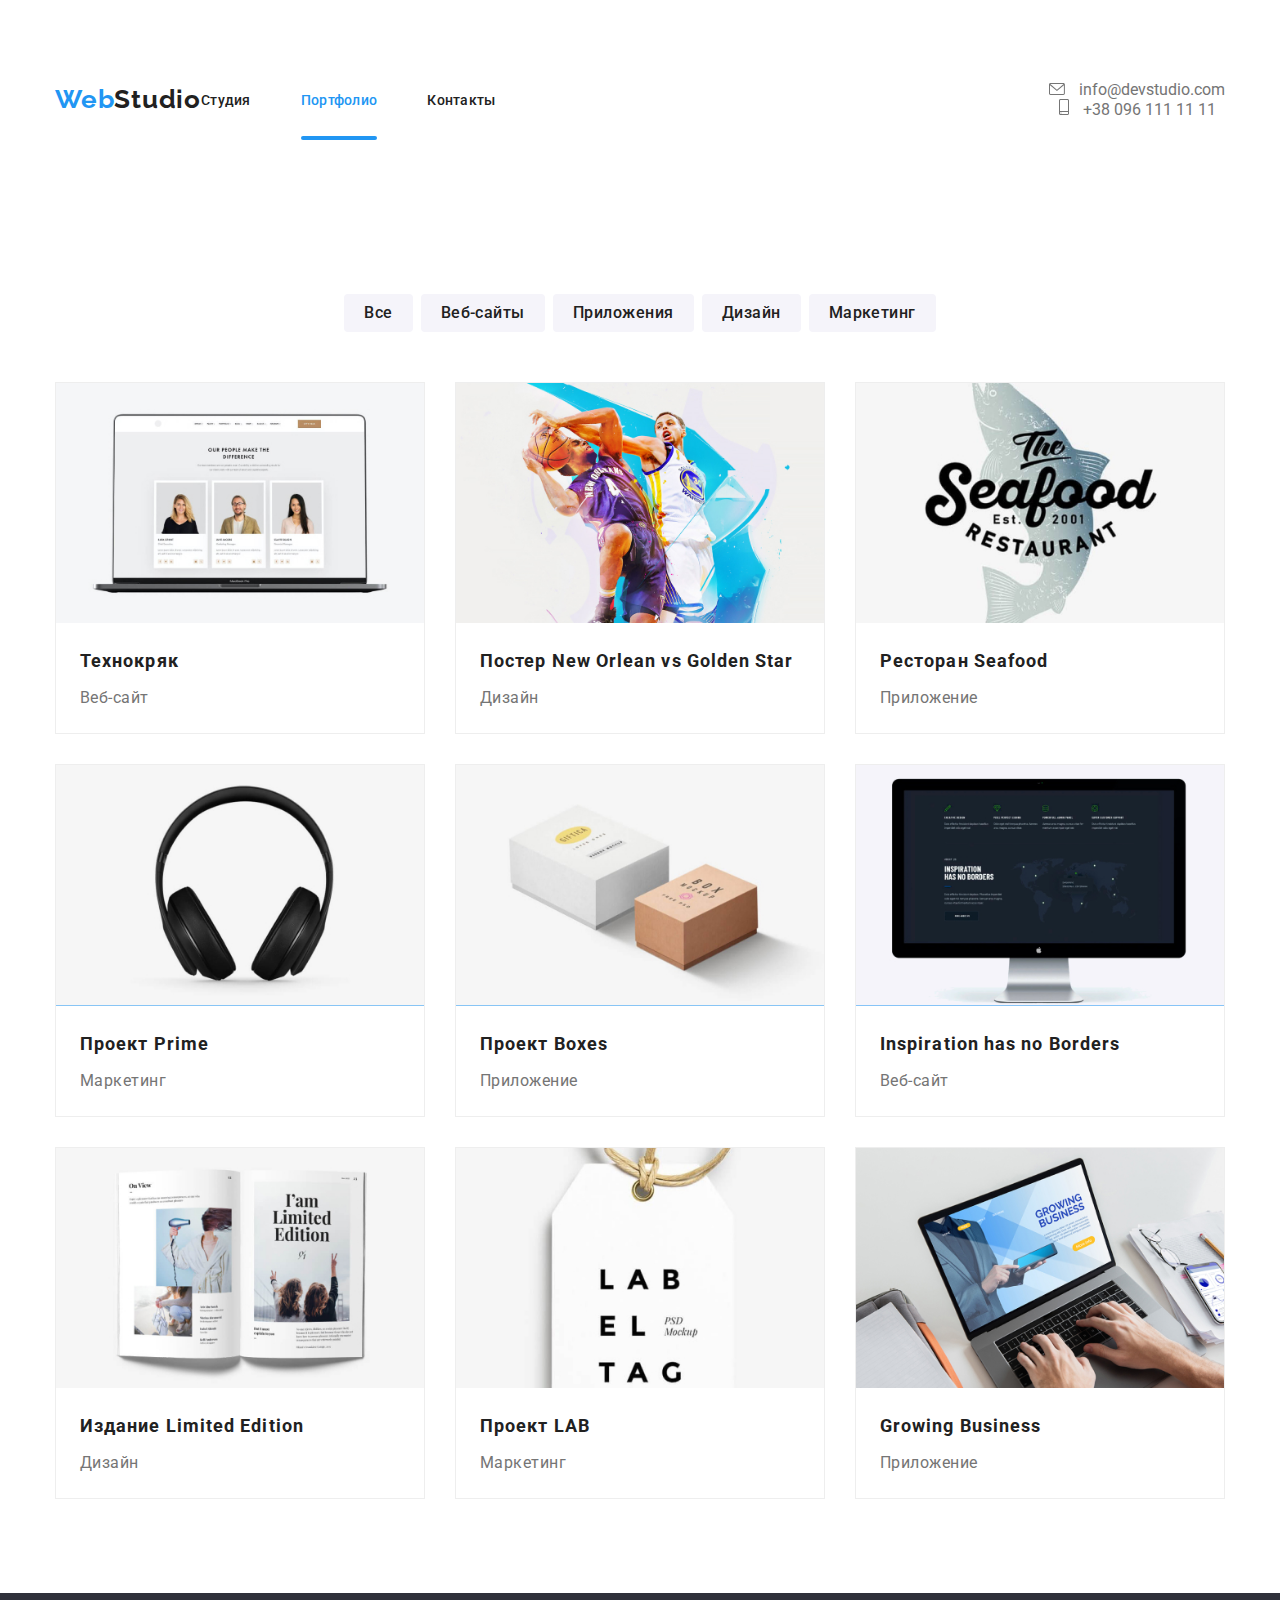
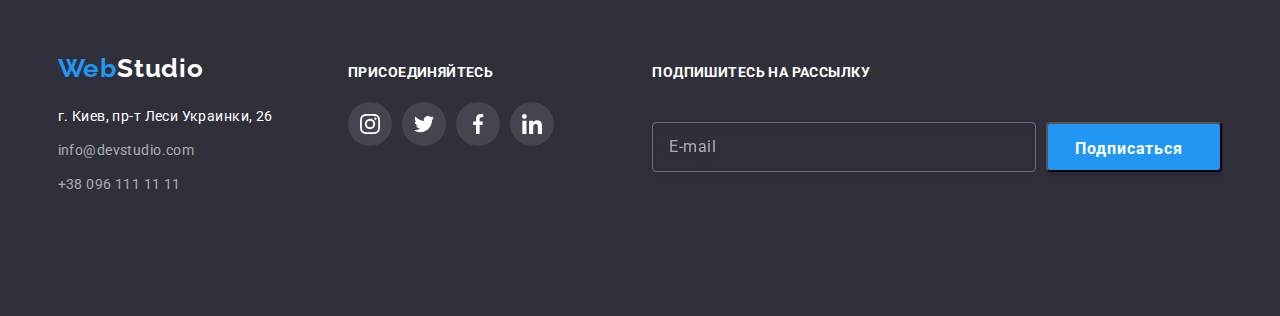
==== commit 826b4134: "lkjn" ====
--- a/portfolio.html
+++ b/portfolio.html
@@ -9,36 +9,45 @@
         <link rel="stylesheet" href="./css/portfolio.min.css">
     </head>
     <body>
-            <!-- <header class="header portheader">
-                <div class="container">
-                    <nav class="navigation">
-                        <a class="logo link" href="./index.html">Web<span class="studio">Studio</span></a>
+        <header class="header">
+            <div class="container">
+                <nav class="navigation">
+                    <a class="logo link" href="./index.html">Web<span class="studio">Studio</span></a>
+                    <button type="button" class="menu-button is-open" aria-expanded="false" aria-controls="mobile-menu" data-menu-button="">
+                        <svg width="40" height="40" aria-label="переключатель мобильного меню">
+                          <use class="icon-burger" href="./images/sprite.svg#icon-burger"></use>
+                          <use class="icon-close" href="./images/sprite.svg#icon-close"></use>
+                        </svg>
+                      </button>
+                      <div class="mobile-menu is-open" id="mobile-menu" data-menu="">
                         <ul class="navigation-list list">
                             <li class="navigation-list-item">
                                 <a class="navigation-list-link link" href="./index.html">Студия</a>
                             </li>
                             <li class="navigation-list-item">
-                                <a class="navigation-list-link link current" href="./portfolio.html">Портфолио</a>
+                                <a class="navigation-list-link current link" href="./portfolio.html">Портфолио</a>
                             </li>
                             <li class="navigation-list-item">
                                 <a class="navigation-list-link link" href="">Контакты</a>
                             </li>
                         </ul>
+                        <address class="address">
+                            <a class="address-mail-link link" href="">
+                                <svg class="icon-mail">
+                                    <use href="./images/sprite.svg#icon-envelope"></use>
+                                </svg>
+                                info@devstudio.com</a>
+                            <a class="address-tel-link link" href="">
+                                <svg class="icon-smartfone">
+                                    <use href="./images/sprite.svg#icon-smartphone"></use>
+                                </svg>
+                                +38 096 111 11 11</a>
+                        </address>
+
+                      </div>
                     </nav>
-                        <address class="address">
-                        <a class="address-mail-link link" href="">
-                            <svg class="icon-mail">
-                                <use href="./images/sprite.svg#icon-envelope"></use>
-                            </svg>
-                            info@devstudio.com</a>
-                        <a class="address-tel-link link" href="">
-                            <svg class="icon-smartfone">
-                                <use href="./images/sprite.svg#icon-smartphone"></use>
-                            </svg>
-                            +38 096 111 11 11</a>
-                        </address>
-                </div>
-            </header> -->
+            </div>
+        </header>
         <main>
             <section class="portfolio">
                 <div class="container">
@@ -307,5 +316,7 @@
                 </div>
             </div>
         </footer>
+        <script src="./js/modal.js"></script>
+        <script src="./js/menu.js"></script>
     </body>
 </html>--- a/css/portfolio.min.css
+++ b/css/portfolio.min.css
@@ -1,2 +1,2 @@
-*,*::before,*::after{margin:0;padding:0}body{font-family:"Roboto", sans-serif;background-color:#fff}.list{list-style:none}.link{text-decoration:none}img{display:block}.container{padding:0 15px}@media screen and (min-width: 480px){.container{width:480px;margin:0 auto}}@media screen and (min-width: 768px){.container{width:768px;margin:0 auto}}@media screen and (min-width: 1200px){.container{width:1200px;margin:0 auto}}.visually-hidden{position:absolute !important;clip:rect(1px 1px 1px 1px);clip:rect(1px, 1px, 1px, 1px);padding:0 !important;border:0 !important;height:1px !important;width:1px !important;overflow:hidden}.subtitle{font-weight:700;font-size:36px;line-height:1.167;letter-spacing:0.03em;text-align:center;color:#212121;margin-bottom:50px}.description-container{padding:20px 24px}.progect-name{font-weight:700;font-size:18px;line-height:2;letter-spacing:0.06em;color:#212121;margin-bottom:4px}.progect-tupe{font-weight:400;font-size:16px;line-height:1.875;letter-spacing:0.03em;color:#757575}.backdrop{position:fixed;top:0;left:0;width:100%;height:100%;background-color:rgba(0,0,0,0.2);transition-duration:250ms;transition-timing-function:cubic-bezier(0.4, 0, 0.2, 1)}.is-hidden{opacity:0;visibility:hidden;pointer-events:none;transform:scale(0)}.modal{position:absolute;top:50%;left:50%;transform:translate(-50%, -50%) scale(1);width:528px;height:581px;background:#fff;box-shadow:0px 1px 3px rgba(0,0,0,0.12),0px 1px 1px rgba(0,0,0,0.14),0px 2px 1px rgba(0,0,0,0.2);border-radius:4px;padding:40px}.close-btn{display:flex;align-items:center;justify-content:center;position:absolute;top:8px;right:8px;width:30px;height:30px;background-color:#fff;border:1px solid rgba(0,0,0,0.1);border-radius:50%;cursor:pointer}.vector{width:11px;height:11px}.vector:hover{fill:#2196F3}@media screen and (max-width: 1199px){.modal{width:450px;height:609px}.modal-form-policy-ladel{white-space:nowrap;font-size:12px;line-height:1.166}}.modal-title{height:23px;font-family:Roboto;font-style:normal;font-weight:700;font-size:20px;line-height:1,5;text-align:center;letter-spacing:0.03em;color:#212121;margin-bottom:12px}.modal-form{display:flex;flex-direction:column;font-style:normal;font-weight:400;font-size:12px;line-height:1.17;letter-spacing:0.01em;color:#757575}.modal-form-input{display:block;width:100%;height:40px;border:1px solid rgba(33,33,33,0.2);border-radius:4px;padding-left:42px;transition-property:outline, border;transition-duration:250ms;transition-timing-function:cubic-bezier(0.4, 0, 0.2, 1)}.modal-form-btn{align-self:center;font-weight:700;font-size:16px;line-height:1.87;letter-spacing:0.06em;width:200px;height:50px;color:#fff;box-shadow:0px 4px 4px rgba(0,0,0,0.15);border-radius:4px;padding:10px 56px;background:#2196F3;box-shadow:0px 4px 4px rgba(0,0,0,0.15);border-radius:4px;transition-property:background-color;transition-duration:250ms;transition-timing-function:cubic-bezier(0.4, 0, 0.2, 1)}.modal-form-btn:hover{background-color:#188CE8}.modal-form-message{width:100%;height:120px;border:1px solid rgba(33,33,33,0.2);border-radius:4px;resize:none;margin-bottom:10px;margin-top:4px;padding:16px 12px;transition-property:outline, border, fill;transition-duration:250ms;transition-timing-function:cubic-bezier(0.4, 0, 0.2, 1)}.modal-form-message::placeholder{font-style:normal;font-weight:400;font-size:12px;line-height:1,17;letter-spacing:0.01em;color:rgba(117,117,117,0.5)}.modal-form-field{margin-bottom:10px}.modal-form-field-wrapper{display:block;position:relative;margin-top:4px}.modal-form-input:focus,.modal-form-message:focus{outline:none;border:1px solid #2196F3}.modal-form-svg-icon{position:absolute;top:50%;left:12px;transform:translateY(-50%);width:12px;height:12px}.modal-form-input:focus+.modal-form-svg-icon{fill:#2196F3}.modal-form-policy-ladel{display:flex;align-items:center;font-weight:normal;font-size:14px;line-height:1.7;letter-spacing:0.03em;margin-bottom:30px}.modal-form-policy-ladel::before{display:inline-block;content:"";width:16px;height:15px;border:2px solid #212121;margin-right:8px;border-radius:2px;cursor:pointer;transition-property:border-color;transition-duration:250ms;transition-timing-function:cubic-bezier(0.4, 0, 0.2, 1)}.modal-form-policy:checked+.modal-form-policy-ladel::before{background-color:#2196F3;border:#2196F3;background-image:url(../images/svg/Vector.svg);background-repeat:no-repeat;background-size:contain}.modal-form-policy:focus+.modal-form-policy-ladel::before,.modal-form-policy:hover+.modal-form-policy-ladel::before{border-color:#2196F3}.modal-polisy{color:#2196F3}.logo{font-family:"Raleway",sans-serif;font-weight:700;font-size:26px;line-height:1.192;letter-spacing:0.03em;color:#2196F3;padding-top:24px;padding-bottom:25px}.studio{color:#212121}.footer-studio{color:#fff}.address-link{font-style:normal;font-weight:400;font-size:14px;line-height:24px;letter-spacing:0.03em;color:rgba(255,255,255,0.6);margin-top:10px;transition-property:color;transition-duration:250ms;transition-timing-function:cubic-bezier(0.4, 0, 0.2, 1)}.address-link-maps:hover,.address-link-maps:focus,.address-link:hover,.address-link:focus{color:#2196F3}.address-link-maps{font-style:normal;font-weight:400;font-size:14px;line-height:24px;letter-spacing:0.03em;color:#fff;transition-property:color;transition-duration:250ms;transition-timing-function:cubic-bezier(0.4, 0, 0.2, 1)}.portheader{border-bottom:1px solid #ececec}.header .container{display:flex;align-items:center}.navigation{display:flex;align-items:center}.navigation-list{display:flex}.navigation-list-item:not(:last-child){margin-right:50px}.navigation-list-link{position:relative;color:#212121;padding:32px 0;transition-property:color;transition-duration:250ms;transition-timing-function:cubic-bezier(0.4, 0, 0.2, 1)}.navigation-list-link,.navigation-list-link .address{font-weight:500;font-size:14px;line-height:1.143;letter-spacing:0.02em}.navigation-list-link::after{content:"";display:block;position:absolute;left:0;bottom:0;width:100%;height:4px;border-radius:2px;background-color:#2196F3;opacity:0}.navigation .navigation-list-link.current::after{opacity:1}.navigation .navigation-list-link.current{color:#2196F3}.icon-mail{width:16px;height:12px;margin-right:10px;fill:#757575}.icon-smartfone{width:10px;height:16px;margin-right:10px;fill:#757575}.header .address{display:flex;margin-left:auto}.address .address-mail-link{margin-right:50px}.navigation-list-link:hover,.navigation-list-link:focus,.address-mail-link:hover,.address-mail-link:focus,.address-tel-link:hover,.address-tel-link:focus{color:#2196F3}.address-tel-link:hover .icon-smartfone,.address-tel-link:focus .icon-smartfone,.address-mail-link:hover .icon-mail,.address-mail-link:focus .icon-mail{fill:#2196F3}.address-mail-link,.address-tel-link{display:flex;align-items:center;font-style:normal;color:#757575;padding:32px 0;transition-property:color, fill;transition-duration:250ms;transition-timing-function:cubic-bezier(0.4, 0, 0.2, 1)}.menu-button{display:inline-flex;margin:0;padding:0;border:none;background-color:transparent}.button-list{display:flex;justify-content:center;margin-bottom:50px}.button-list-item:not(:last-child){margin-right:8px}.portfolio-button{font-weight:500;font-size:16px;line-height:1.625;letter-spacing:0.03em;background-color:#F5F4FA;color:#212121;border-radius:4px;border:0px;padding:6px 20px;transition-property:color, background-color,box-shadow;transition-duration:250ms;transition-timing-function:cubic-bezier(0.4, 0, 0.2, 1)}.portfolio-button:hover,.portfolio-button:focus{background-color:#2196F3;color:#fff;box-shadow:0px 3px 1px rgba(0,0,0,0.1),0px 1px 2px rgba(0,0,0,0.08),0px 2px 2px rgba(0,0,0,0.12)}@media screen and (max-width: 767px){.button-list{flex-wrap:wrap;justify-content:start;margin-bottom:40px}.button-list-item:nth-child(-n+3){margin-bottom:15px}}@media screen and (min-width: 768px) and (max-width: 1199px){.button-list{margin-bottom:30px}}.portfolio-list{display:flex;flex-wrap:wrap;justify-content:space-between}.portfolio-list-link{width:100%;display:inline-block;transition-property:box-shadow;transition-duration:250ms;transition-timing-function:cubic-bezier(0.4, 0, 0.2, 1)}.portfolio-list-link:hover{box-shadow:0px 1px 1px rgba(0,0,0,0.12),0px 4px 4px rgba(0,0,0,0.06),1px 4px 6px rgba(0,0,0,0.16)}.portfolio-list-item{border:1px solid #EEEEEE}.foto-container{position:relative;overflow:hidden}.overlay-container{position:absolute;left:0;bottom:0;width:100%;height:100%;display:flex;background-color:rgba(33,150,243,0.9);transform:translateY(100%);transition-property:transform;transition-duration:250ms;transition-timing-function:cubic-bezier(0.4, 0, 0.2, 1)}.portfolio-list-link:hover .overlay-container{transform:translateY(0)}.text-description{font-style:normal;font-weight:400;font-size:18px;line-height:1,555;letter-spacing:0.03em;color:#fff}@media screen and (max-width: 767px){.portfolio{padding:60px 0}.portfolio-list-item{width:450px}.portfolio-list-item:not(:last-child){margin-bottom:30px}.overlay-container{padding:63px 24px}}@media screen and (min-width: 768px) and (max-width: 1199px){.portfolio{padding:60px 0}.portfolio-list-item{width:354px;border:1px solid #EEEEEE}.portfolio-list-item:not(:nth-last-child(-n+1)){margin-bottom:30px}.overlay-container{padding:49px 24px}}@media screen and (min-width: 1200px){.portfolio{padding:94px 0}.portfolio-list-item{width:370px;border:1px solid #EEEEEE}.portfolio-list-item:not(:nth-last-child(-n+3)){margin-bottom:30px}.overlay-container{padding:63px 24px}}.footer{padding:60px 0;background-color:#2F303A}.footer-address{display:flex;flex-direction:column;margin-top:20px}.footer-title{font-size:14px;line-height:16px;letter-spacing:0.03em;text-transform:uppercase;color:#fff}.footer-social-list{display:flex;margin-top:20px}.footer-social-list-item:not(:last-child){margin-right:10px}.footer-social-list-svg{width:20px;height:20px;fill:#fff}.footer-social-link{display:flex;align-items:center;justify-content:center;width:44px;height:44px;border-radius:50%;background-color:rgba(255,255,255,0.1);transition-property:background-color;transition-duration:250ms;transition-timing-function:cubic-bezier(0.4, 0, 0.2, 1)}.footer-social-link:hover{background-color:#2196F3}.mailing{display:block}.mailing-form{margin-top:20px}.mailing-btn{width:200px;height:50px;background:#2196F3;box-shadow:0px 4px 4px rgba(0,0,0,0.15);border-radius:4px;margin-left:10px;font-style:normal;font-weight:700;font-size:16px;line-height:1.87;letter-spacing:0.06em;color:#fff;padding:10px 27px}.mailing-btn::after{margin-left:10px;content:"";width:24px;height:24px;background-image:url(../images/svg/send.svg);background-position:center}.mailing-form-input{height:50px;color:#fff;border:1px solid rgba(255,255,255,0.3);filter:drop-shadow(0px 4px 4px rgba(0,0,0,0.15));border-radius:4px;background-color:transparent;padding:15px 16px}.mailing-form-input::placeholder{font-style:normal;font-weight:400;font-size:16px;line-height:1.25;letter-spacing:0.03em;color:rgba(255,255,255,0.6)}@media screen and (max-width: 767px){.footer-address{margin-bottom:60px}.footer-address-container{text-align:center}.footer-social{margin-bottom:60px;text-align:center}.footer-social-list{justify-content:center}.mailing{text-align:center}.mailing-btn{margin-top:20px}.mailing-form-input{width:100%}}@media screen and (min-width: 768px){.footer{display:flex}.footer-address-container{text-align:center;margin-bottom:60px}.footer-container{flex-wrap:wrap;display:inline-flex;align-items:baseline;justify-content:space-around}.footer-social{text-align:center}.footer-social-list{justify-content:center}.mailing{width:450px;text-align:center}.mailing-btn{margin-top:20px}.mailing-form-input{width:100%}}@media screen and (min-width: 1200px){.footer-address-container{margin-right:70px;text-align:left}.footer-social{text-align:left}.mailing{display:block;margin-left:93px;width:570px;text-align:left}.mailing-form{display:flex;align-items:flex-end;margin-top:20px}}
+*,*::before,*::after{margin:0;padding:0}body{font-family:"Roboto", sans-serif;background-color:#fff}.list{list-style:none}.link{text-decoration:none}img{display:block}.container{padding:0 15px}@media screen and (min-width: 480px){.container{width:480px;margin:0 auto}}@media screen and (min-width: 768px){.container{width:768px;margin:0 auto}}@media screen and (min-width: 1200px){.container{width:1200px;margin:0 auto}}.visually-hidden{position:absolute !important;clip:rect(1px 1px 1px 1px);clip:rect(1px, 1px, 1px, 1px);padding:0 !important;border:0 !important;height:1px !important;width:1px !important;overflow:hidden}.subtitle{font-weight:700;font-size:36px;line-height:1.167;letter-spacing:0.03em;text-align:center;color:#212121;margin-bottom:50px}.description-container{padding:20px 24px}.progect-name{font-weight:700;font-size:18px;line-height:2;letter-spacing:0.06em;color:#212121;margin-bottom:4px}.progect-tupe{font-weight:400;font-size:16px;line-height:1.875;letter-spacing:0.03em;color:#757575}.backdrop{position:fixed;top:0;left:0;width:100%;height:100%;background-color:rgba(0,0,0,0.2);transition-duration:250ms;transition-timing-function:cubic-bezier(0.4, 0, 0.2, 1)}.is-hidden{opacity:0;visibility:hidden;pointer-events:none;transform:scale(0)}.modal{position:absolute;top:50%;left:50%;transform:translate(-50%, -50%) scale(1);width:528px;height:581px;background:#fff;box-shadow:0px 1px 3px rgba(0,0,0,0.12),0px 1px 1px rgba(0,0,0,0.14),0px 2px 1px rgba(0,0,0,0.2);border-radius:4px;padding:40px}.close-btn{display:flex;align-items:center;justify-content:center;position:absolute;top:8px;right:8px;width:30px;height:30px;background-color:#fff;border:1px solid rgba(0,0,0,0.1);border-radius:50%;cursor:pointer}.vector{width:11px;height:11px}.vector:hover{fill:#2196F3}@media screen and (max-width: 1199px){.modal{width:450px;height:609px}.modal-form-policy-ladel{white-space:nowrap;font-size:12px;line-height:1.166}}.modal-title{height:23px;font-family:Roboto;font-style:normal;font-weight:700;font-size:20px;line-height:1,5;text-align:center;letter-spacing:0.03em;color:#212121;margin-bottom:12px}.modal-form{display:flex;flex-direction:column;font-style:normal;font-weight:400;font-size:12px;line-height:1.17;letter-spacing:0.01em;color:#757575}.modal-form-input{display:block;width:100%;height:40px;border:1px solid rgba(33,33,33,0.2);border-radius:4px;padding-left:42px;transition-property:outline, border;transition-duration:250ms;transition-timing-function:cubic-bezier(0.4, 0, 0.2, 1)}.modal-form-btn{align-self:center;font-weight:700;font-size:16px;line-height:1.87;letter-spacing:0.06em;width:200px;height:50px;color:#fff;box-shadow:0px 4px 4px rgba(0,0,0,0.15);border-radius:4px;padding:10px 56px;background:#2196F3;box-shadow:0px 4px 4px rgba(0,0,0,0.15);border-radius:4px;transition-property:background-color;transition-duration:250ms;transition-timing-function:cubic-bezier(0.4, 0, 0.2, 1)}.modal-form-btn:hover{background-color:#188CE8}.modal-form-message{width:100%;height:120px;border:1px solid rgba(33,33,33,0.2);border-radius:4px;resize:none;margin-bottom:10px;margin-top:4px;padding:16px 12px;transition-property:outline, border, fill;transition-duration:250ms;transition-timing-function:cubic-bezier(0.4, 0, 0.2, 1)}.modal-form-message::placeholder{font-style:normal;font-weight:400;font-size:12px;line-height:1,17;letter-spacing:0.01em;color:rgba(117,117,117,0.5)}.modal-form-field{margin-bottom:10px}.modal-form-field-wrapper{display:block;position:relative;margin-top:4px}.modal-form-input:focus,.modal-form-message:focus{outline:none;border:1px solid #2196F3}.modal-form-svg-icon{position:absolute;top:50%;left:12px;transform:translateY(-50%);width:12px;height:12px}.modal-form-input:focus+.modal-form-svg-icon{fill:#2196F3}.modal-form-policy-ladel{display:flex;align-items:center;font-weight:normal;font-size:14px;line-height:1.7;letter-spacing:0.03em;margin-bottom:30px}.modal-form-policy-ladel::before{display:inline-block;content:"";width:16px;height:15px;border:2px solid #212121;margin-right:8px;border-radius:2px;cursor:pointer;transition-property:border-color;transition-duration:250ms;transition-timing-function:cubic-bezier(0.4, 0, 0.2, 1)}.modal-form-policy:checked+.modal-form-policy-ladel::before{background-color:#2196F3;border:#2196F3;background-image:url(../images/svg/Vector.svg);background-repeat:no-repeat;background-size:contain}.modal-form-policy:focus+.modal-form-policy-ladel::before,.modal-form-policy:hover+.modal-form-policy-ladel::before{border-color:#2196F3}.modal-polisy{color:#2196F3}.logo{font-family:"Raleway",sans-serif;font-weight:700;font-size:26px;line-height:1.192;letter-spacing:0.03em;color:#2196F3;padding-top:24px;padding-bottom:25px}.studio{color:#212121}.footer-studio{color:#fff}.address-link{font-style:normal;font-weight:400;font-size:14px;line-height:24px;letter-spacing:0.03em;color:rgba(255,255,255,0.6);margin-top:10px;transition-property:color;transition-duration:250ms;transition-timing-function:cubic-bezier(0.4, 0, 0.2, 1)}.address-link-maps:hover,.address-link-maps:focus,.address-link:hover,.address-link:focus{color:#2196F3}.address-link-maps{font-style:normal;font-weight:400;font-size:14px;line-height:24px;letter-spacing:0.03em;color:#fff;transition-property:color;transition-duration:250ms;transition-timing-function:cubic-bezier(0.4, 0, 0.2, 1)}.portheader{border-bottom:1px solid #ececec}.header{position:relative}.header .container{padding:0 15px}.navigation{display:flex;align-items:center;justify-content:space-between}.navigation-list-link{display:inline-block;position:relative;color:#212121;transition-property:color;transition-duration:250ms;transition-timing-function:cubic-bezier(0.4, 0, 0.2, 1)}.navigation-list-link,.navigation-list-link .address{font-weight:500;font-size:14px;line-height:1.143;letter-spacing:0.02em}.navigation-list-link::after{content:"";display:block;position:absolute;left:0;bottom:0;width:100%;height:4px;border-radius:2px;background-color:#2196F3;opacity:0}.navigation .navigation-list-link.current::after{opacity:1}.navigation .navigation-list-link.current{color:#2196F3}.icon-mail{width:16px;height:12px;margin-right:10px;fill:#757575}.icon-smartfone{width:10px;height:16px;margin-right:10px;fill:#757575}.header .address{display:flex;text-align:center;margin-left:auto}.navigation-list-link:hover,.navigation-list-link:focus,.address-mail-link:hover,.address-mail-link:focus,.address-tel-link:hover,.address-tel-link:focus{color:#2196F3}.address-tel-link:hover .icon-smartfone,.address-tel-link:focus .icon-smartfone,.address-mail-link:hover .icon-mail,.address-mail-link:focus .icon-mail{fill:#2196F3}.address-mail-link,.address-tel-link{align-items:center;font-style:normal;color:#757575;transition-property:color, fill;transition-duration:250ms;transition-timing-function:cubic-bezier(0.4, 0, 0.2, 1)}@media screen and (max-width: 767px){.navigation-list-item:not(:last-child){margin-bottom:40px}.navigation-list-link,.address{font-size:18px;line-height:1.166}.address{flex-direction:column;margin-top:60px}.address-mail-link{margin-bottom:16px}.navigation-list-link::after{bottom:-8px}}.menu-button{display:none;display:inline-flex;margin:0;padding:0;border:none;background-color:transparent}.menu-button .icon-close{display:none}.menu-button:hover,.menu-button:focus{fill:#2196F3}@media screen and (min-width: 768px){.menu-button{display:none}}.menu-button.is-open .icon-close{display:block}.menu-button.is-open .icon-burger{display:none}.mobile-menu{padding:60px 0;text-align:center;background:#FFFFFF;z-index:1;box-shadow:0px 4px 8px rgba(0,0,0,0.04),0px 2px 4px rgba(0,0,0,0.08),0px 1px 3px rgba(0,0,0,0.16)}@media screen and (max-width: 767px){.mobile-menu{display:none;position:absolute;top:100%;left:0;width:100%}.mobile-menu.is-open{display:block}}@media screen and (min-width: 768px){.mobile-menu{display:flex;justify-content:space-between;flex-grow:1;box-shadow:none;align-items:center}.navigation-list{display:flex}.navigation-list-item:not(:last-child){margin-right:50px}.navigation-list-link{padding:32px 0}.header .address{display:flex;flex-direction:column;margin-left:auto}}.button-list{display:flex;justify-content:center;margin-bottom:50px}.button-list-item:not(:last-child){margin-right:8px}.portfolio-button{font-weight:500;font-size:16px;line-height:1.625;letter-spacing:0.03em;background-color:#F5F4FA;color:#212121;border-radius:4px;border:0px;padding:6px 20px;transition-property:color, background-color,box-shadow;transition-duration:250ms;transition-timing-function:cubic-bezier(0.4, 0, 0.2, 1)}.portfolio-button:hover,.portfolio-button:focus{background-color:#2196F3;color:#fff;box-shadow:0px 3px 1px rgba(0,0,0,0.1),0px 1px 2px rgba(0,0,0,0.08),0px 2px 2px rgba(0,0,0,0.12)}@media screen and (max-width: 767px){.button-list{flex-wrap:wrap;justify-content:start;margin-bottom:40px}.button-list-item:nth-child(-n+3){margin-bottom:15px}}@media screen and (min-width: 768px) and (max-width: 1199px){.button-list{margin-bottom:30px}}.portfolio-list{display:flex;flex-wrap:wrap;justify-content:space-between}.portfolio-list-link{width:100%;display:inline-block;transition-property:box-shadow;transition-duration:250ms;transition-timing-function:cubic-bezier(0.4, 0, 0.2, 1)}.portfolio-list-link:hover{box-shadow:0px 1px 1px rgba(0,0,0,0.12),0px 4px 4px rgba(0,0,0,0.06),1px 4px 6px rgba(0,0,0,0.16)}.portfolio-list-item{border:1px solid #EEEEEE}.foto-container{position:relative;overflow:hidden}.overlay-container{position:absolute;left:0;bottom:0;width:100%;height:100%;display:flex;background-color:rgba(33,150,243,0.9);transform:translateY(100%);transition-property:transform;transition-duration:250ms;transition-timing-function:cubic-bezier(0.4, 0, 0.2, 1)}.portfolio-list-link:hover .overlay-container{transform:translateY(0)}.text-description{font-style:normal;font-weight:400;font-size:18px;line-height:1,555;letter-spacing:0.03em;color:#fff}@media screen and (max-width: 767px){.portfolio{padding:60px 0}.portfolio-list-item{width:450px}.portfolio-list-item:not(:last-child){margin-bottom:30px}.overlay-container{padding:63px 24px}}@media screen and (min-width: 768px) and (max-width: 1199px){.portfolio{padding:60px 0}.portfolio-list-item{width:354px;border:1px solid #EEEEEE}.portfolio-list-item:not(:nth-last-child(-n+1)){margin-bottom:30px}.overlay-container{padding:49px 24px}}@media screen and (min-width: 1200px){.portfolio{padding:94px 0}.portfolio-list-item{width:370px;border:1px solid #EEEEEE}.portfolio-list-item:not(:nth-last-child(-n+3)){margin-bottom:30px}.overlay-container{padding:63px 24px}}.footer{padding:60px 0;background-color:#2F303A}.footer-address{display:flex;flex-direction:column;margin-top:20px}.footer-title{font-size:14px;line-height:16px;letter-spacing:0.03em;text-transform:uppercase;color:#fff}.footer-social-list{display:flex;margin-top:20px}.footer-social-list-item:not(:last-child){margin-right:10px}.footer-social-list-svg{width:20px;height:20px;fill:#fff}.footer-social-link{display:flex;align-items:center;justify-content:center;width:44px;height:44px;border-radius:50%;background-color:rgba(255,255,255,0.1);transition-property:background-color;transition-duration:250ms;transition-timing-function:cubic-bezier(0.4, 0, 0.2, 1)}.footer-social-link:hover{background-color:#2196F3}.mailing{display:block}.mailing-form{margin-top:20px}.mailing-btn{width:200px;height:50px;background:#2196F3;box-shadow:0px 4px 4px rgba(0,0,0,0.15);border-radius:4px;margin-left:10px;font-style:normal;font-weight:700;font-size:16px;line-height:1.87;letter-spacing:0.06em;color:#fff;padding:10px 27px}.mailing-btn::after{margin-left:10px;content:"";width:24px;height:24px;background-image:url(../images/svg/send.svg);background-position:center}.mailing-form-input{height:50px;color:#fff;border:1px solid rgba(255,255,255,0.3);filter:drop-shadow(0px 4px 4px rgba(0,0,0,0.15));border-radius:4px;background-color:transparent;padding:15px 16px}.mailing-form-input::placeholder{font-style:normal;font-weight:400;font-size:16px;line-height:1.25;letter-spacing:0.03em;color:rgba(255,255,255,0.6)}@media screen and (max-width: 767px){.footer-address{margin-bottom:60px}.footer-address-container{text-align:center}.footer-social{margin-bottom:60px;text-align:center}.footer-social-list{justify-content:center}.mailing{text-align:center}.mailing-btn{margin-top:20px}.mailing-form-input{width:100%}}@media screen and (min-width: 768px){.footer{display:flex}.footer-address-container{text-align:center;margin-bottom:60px}.footer-container{flex-wrap:wrap;display:inline-flex;align-items:baseline;justify-content:space-around}.footer-social{text-align:center}.footer-social-list{justify-content:center}.mailing{width:450px;text-align:center}.mailing-btn{margin-top:20px}.mailing-form-input{width:100%}}@media screen and (min-width: 1200px){.footer-address-container{margin-right:70px;text-align:left}.footer-social{text-align:left}.mailing{display:block;margin-left:93px;width:570px;text-align:left}.mailing-form{display:flex;align-items:flex-end;margin-top:20px}}
 /*# sourceMappingURL=portfolio.min.css.map */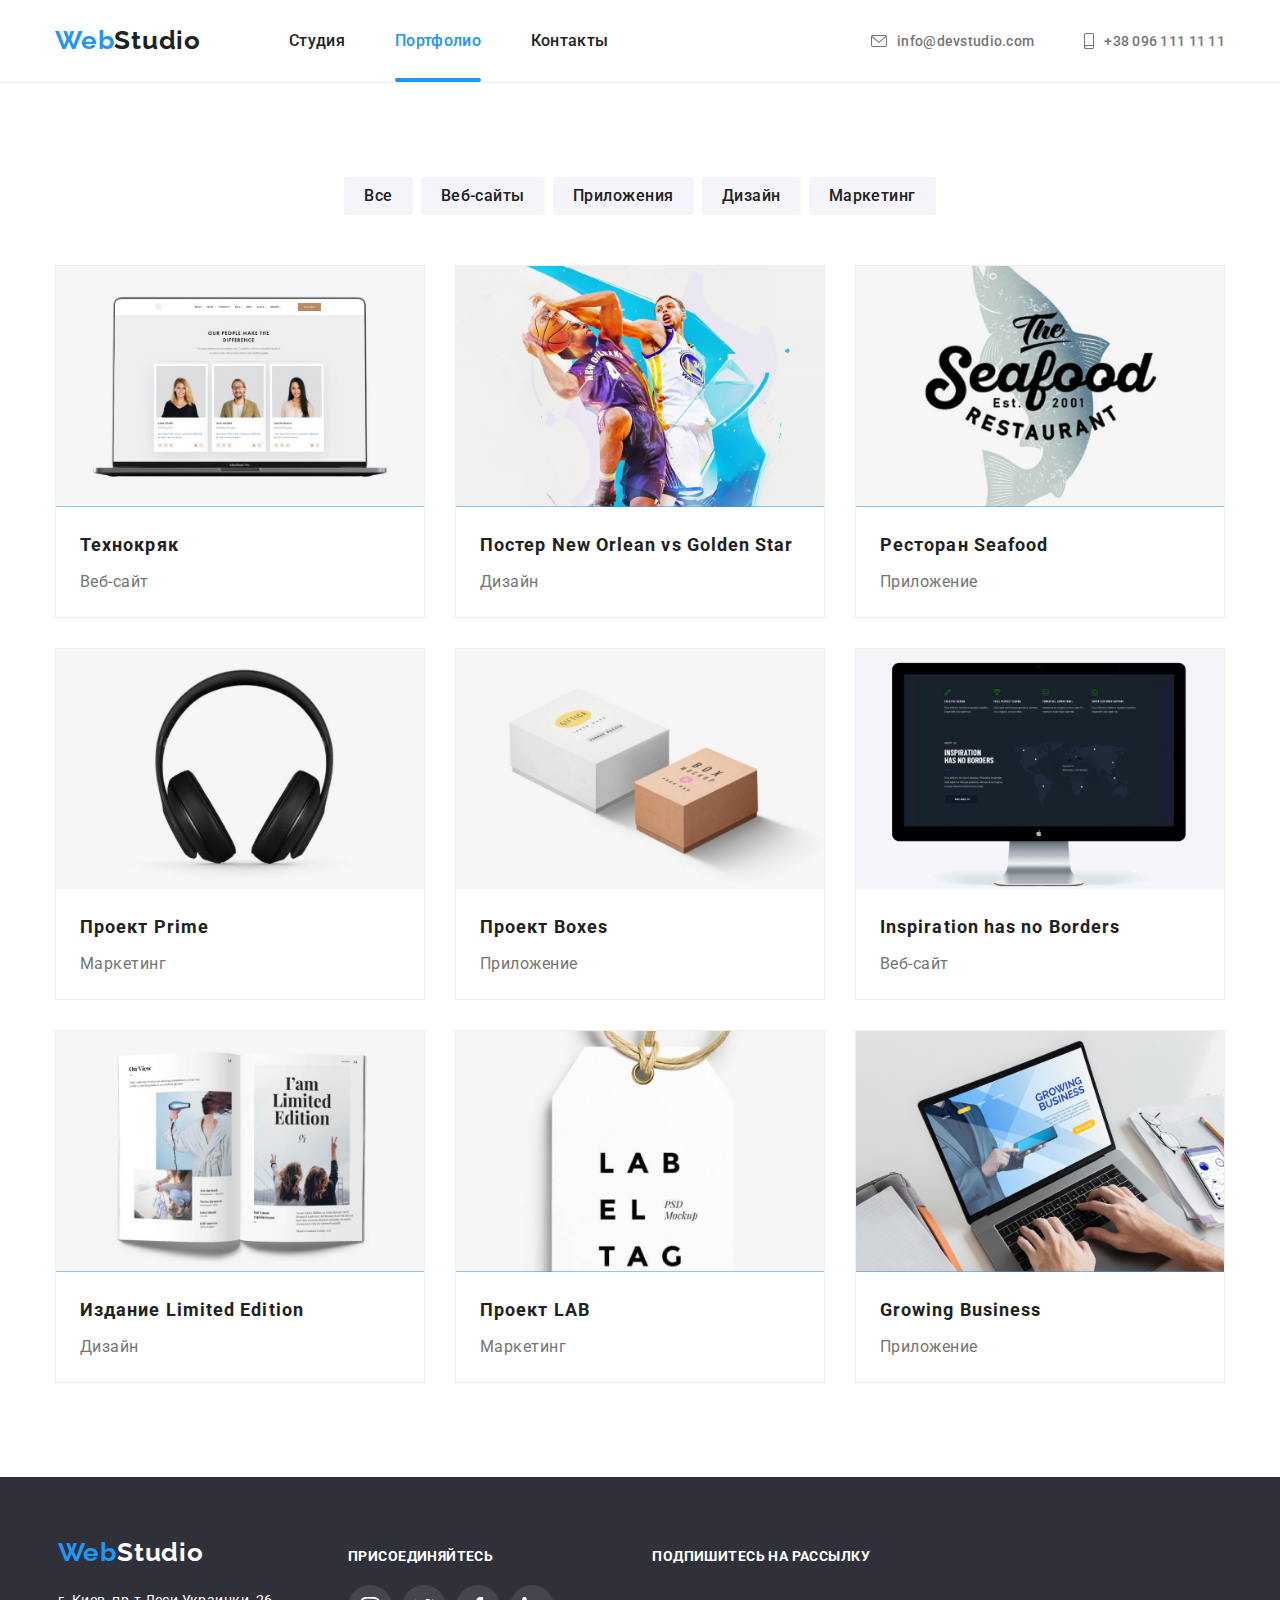
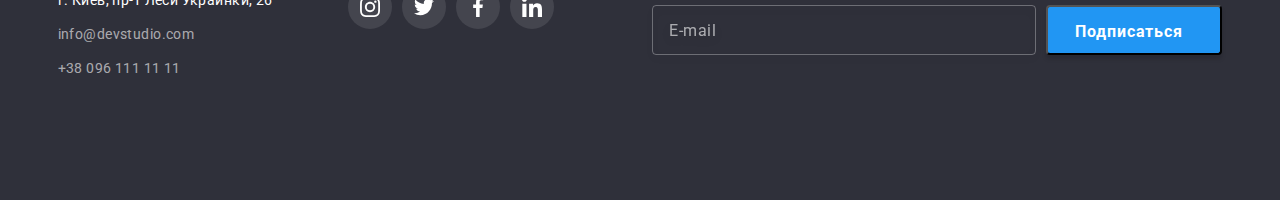
==== commit 319a41ae: "-ёё-" ====
--- a/portfolio.html
+++ b/portfolio.html
@@ -9,7 +9,7 @@
         <link rel="stylesheet" href="./css/portfolio.min.css">
     </head>
     <body>
-        <header class="header">
+        <header class="header portheader">
             <div class="container">
                 <nav class="navigation">
                     <a class="logo link" href="./index.html">Web<span class="studio">Studio</span></a>
--- a/css/portfolio.min.css
+++ b/css/portfolio.min.css
@@ -1,2 +1,2 @@
-*,*::before,*::after{margin:0;padding:0}body{font-family:"Roboto", sans-serif;background-color:#fff}.list{list-style:none}.link{text-decoration:none}img{display:block}.container{padding:0 15px}@media screen and (min-width: 480px){.container{width:480px;margin:0 auto}}@media screen and (min-width: 768px){.container{width:768px;margin:0 auto}}@media screen and (min-width: 1200px){.container{width:1200px;margin:0 auto}}.visually-hidden{position:absolute !important;clip:rect(1px 1px 1px 1px);clip:rect(1px, 1px, 1px, 1px);padding:0 !important;border:0 !important;height:1px !important;width:1px !important;overflow:hidden}.subtitle{font-weight:700;font-size:36px;line-height:1.167;letter-spacing:0.03em;text-align:center;color:#212121;margin-bottom:50px}.description-container{padding:20px 24px}.progect-name{font-weight:700;font-size:18px;line-height:2;letter-spacing:0.06em;color:#212121;margin-bottom:4px}.progect-tupe{font-weight:400;font-size:16px;line-height:1.875;letter-spacing:0.03em;color:#757575}.backdrop{position:fixed;top:0;left:0;width:100%;height:100%;background-color:rgba(0,0,0,0.2);transition-duration:250ms;transition-timing-function:cubic-bezier(0.4, 0, 0.2, 1)}.is-hidden{opacity:0;visibility:hidden;pointer-events:none;transform:scale(0)}.modal{position:absolute;top:50%;left:50%;transform:translate(-50%, -50%) scale(1);width:528px;height:581px;background:#fff;box-shadow:0px 1px 3px rgba(0,0,0,0.12),0px 1px 1px rgba(0,0,0,0.14),0px 2px 1px rgba(0,0,0,0.2);border-radius:4px;padding:40px}.close-btn{display:flex;align-items:center;justify-content:center;position:absolute;top:8px;right:8px;width:30px;height:30px;background-color:#fff;border:1px solid rgba(0,0,0,0.1);border-radius:50%;cursor:pointer}.vector{width:11px;height:11px}.vector:hover{fill:#2196F3}@media screen and (max-width: 1199px){.modal{width:450px;height:609px}.modal-form-policy-ladel{white-space:nowrap;font-size:12px;line-height:1.166}}.modal-title{height:23px;font-family:Roboto;font-style:normal;font-weight:700;font-size:20px;line-height:1,5;text-align:center;letter-spacing:0.03em;color:#212121;margin-bottom:12px}.modal-form{display:flex;flex-direction:column;font-style:normal;font-weight:400;font-size:12px;line-height:1.17;letter-spacing:0.01em;color:#757575}.modal-form-input{display:block;width:100%;height:40px;border:1px solid rgba(33,33,33,0.2);border-radius:4px;padding-left:42px;transition-property:outline, border;transition-duration:250ms;transition-timing-function:cubic-bezier(0.4, 0, 0.2, 1)}.modal-form-btn{align-self:center;font-weight:700;font-size:16px;line-height:1.87;letter-spacing:0.06em;width:200px;height:50px;color:#fff;box-shadow:0px 4px 4px rgba(0,0,0,0.15);border-radius:4px;padding:10px 56px;background:#2196F3;box-shadow:0px 4px 4px rgba(0,0,0,0.15);border-radius:4px;transition-property:background-color;transition-duration:250ms;transition-timing-function:cubic-bezier(0.4, 0, 0.2, 1)}.modal-form-btn:hover{background-color:#188CE8}.modal-form-message{width:100%;height:120px;border:1px solid rgba(33,33,33,0.2);border-radius:4px;resize:none;margin-bottom:10px;margin-top:4px;padding:16px 12px;transition-property:outline, border, fill;transition-duration:250ms;transition-timing-function:cubic-bezier(0.4, 0, 0.2, 1)}.modal-form-message::placeholder{font-style:normal;font-weight:400;font-size:12px;line-height:1,17;letter-spacing:0.01em;color:rgba(117,117,117,0.5)}.modal-form-field{margin-bottom:10px}.modal-form-field-wrapper{display:block;position:relative;margin-top:4px}.modal-form-input:focus,.modal-form-message:focus{outline:none;border:1px solid #2196F3}.modal-form-svg-icon{position:absolute;top:50%;left:12px;transform:translateY(-50%);width:12px;height:12px}.modal-form-input:focus+.modal-form-svg-icon{fill:#2196F3}.modal-form-policy-ladel{display:flex;align-items:center;font-weight:normal;font-size:14px;line-height:1.7;letter-spacing:0.03em;margin-bottom:30px}.modal-form-policy-ladel::before{display:inline-block;content:"";width:16px;height:15px;border:2px solid #212121;margin-right:8px;border-radius:2px;cursor:pointer;transition-property:border-color;transition-duration:250ms;transition-timing-function:cubic-bezier(0.4, 0, 0.2, 1)}.modal-form-policy:checked+.modal-form-policy-ladel::before{background-color:#2196F3;border:#2196F3;background-image:url(../images/svg/Vector.svg);background-repeat:no-repeat;background-size:contain}.modal-form-policy:focus+.modal-form-policy-ladel::before,.modal-form-policy:hover+.modal-form-policy-ladel::before{border-color:#2196F3}.modal-polisy{color:#2196F3}.logo{font-family:"Raleway",sans-serif;font-weight:700;font-size:26px;line-height:1.192;letter-spacing:0.03em;color:#2196F3;padding-top:24px;padding-bottom:25px}.studio{color:#212121}.footer-studio{color:#fff}.address-link{font-style:normal;font-weight:400;font-size:14px;line-height:24px;letter-spacing:0.03em;color:rgba(255,255,255,0.6);margin-top:10px;transition-property:color;transition-duration:250ms;transition-timing-function:cubic-bezier(0.4, 0, 0.2, 1)}.address-link-maps:hover,.address-link-maps:focus,.address-link:hover,.address-link:focus{color:#2196F3}.address-link-maps{font-style:normal;font-weight:400;font-size:14px;line-height:24px;letter-spacing:0.03em;color:#fff;transition-property:color;transition-duration:250ms;transition-timing-function:cubic-bezier(0.4, 0, 0.2, 1)}.portheader{border-bottom:1px solid #ececec}.header{position:relative}.header .container{padding:0 15px}.navigation{display:flex;align-items:center;justify-content:space-between}.navigation-list-link{display:inline-block;position:relative;color:#212121;transition-property:color;transition-duration:250ms;transition-timing-function:cubic-bezier(0.4, 0, 0.2, 1)}.navigation-list-link,.navigation-list-link .address{font-weight:500;font-size:14px;line-height:1.143;letter-spacing:0.02em}.navigation-list-link::after{content:"";display:block;position:absolute;left:0;bottom:0;width:100%;height:4px;border-radius:2px;background-color:#2196F3;opacity:0}.navigation .navigation-list-link.current::after{opacity:1}.navigation .navigation-list-link.current{color:#2196F3}.icon-mail{width:16px;height:12px;margin-right:10px;fill:#757575}.icon-smartfone{width:10px;height:16px;margin-right:10px;fill:#757575}.header .address{display:flex;text-align:center;margin-left:auto}.navigation-list-link:hover,.navigation-list-link:focus,.address-mail-link:hover,.address-mail-link:focus,.address-tel-link:hover,.address-tel-link:focus{color:#2196F3}.address-tel-link:hover .icon-smartfone,.address-tel-link:focus .icon-smartfone,.address-mail-link:hover .icon-mail,.address-mail-link:focus .icon-mail{fill:#2196F3}.address-mail-link,.address-tel-link{align-items:center;font-style:normal;color:#757575;transition-property:color, fill;transition-duration:250ms;transition-timing-function:cubic-bezier(0.4, 0, 0.2, 1)}@media screen and (max-width: 767px){.navigation-list-item:not(:last-child){margin-bottom:40px}.navigation-list-link,.address{font-size:18px;line-height:1.166}.address{flex-direction:column;margin-top:60px}.address-mail-link{margin-bottom:16px}.navigation-list-link::after{bottom:-8px}}.menu-button{display:none;display:inline-flex;margin:0;padding:0;border:none;background-color:transparent}.menu-button .icon-close{display:none}.menu-button:hover,.menu-button:focus{fill:#2196F3}@media screen and (min-width: 768px){.menu-button{display:none}}.menu-button.is-open .icon-close{display:block}.menu-button.is-open .icon-burger{display:none}.mobile-menu{padding:60px 0;text-align:center;background:#FFFFFF;z-index:1;box-shadow:0px 4px 8px rgba(0,0,0,0.04),0px 2px 4px rgba(0,0,0,0.08),0px 1px 3px rgba(0,0,0,0.16)}@media screen and (max-width: 767px){.mobile-menu{display:none;position:absolute;top:100%;left:0;width:100%}.mobile-menu.is-open{display:block}}@media screen and (min-width: 768px){.mobile-menu{display:flex;justify-content:space-between;flex-grow:1;box-shadow:none;align-items:center}.navigation-list{display:flex}.navigation-list-item:not(:last-child){margin-right:50px}.navigation-list-link{padding:32px 0}.header .address{display:flex;flex-direction:column;margin-left:auto}}.button-list{display:flex;justify-content:center;margin-bottom:50px}.button-list-item:not(:last-child){margin-right:8px}.portfolio-button{font-weight:500;font-size:16px;line-height:1.625;letter-spacing:0.03em;background-color:#F5F4FA;color:#212121;border-radius:4px;border:0px;padding:6px 20px;transition-property:color, background-color,box-shadow;transition-duration:250ms;transition-timing-function:cubic-bezier(0.4, 0, 0.2, 1)}.portfolio-button:hover,.portfolio-button:focus{background-color:#2196F3;color:#fff;box-shadow:0px 3px 1px rgba(0,0,0,0.1),0px 1px 2px rgba(0,0,0,0.08),0px 2px 2px rgba(0,0,0,0.12)}@media screen and (max-width: 767px){.button-list{flex-wrap:wrap;justify-content:start;margin-bottom:40px}.button-list-item:nth-child(-n+3){margin-bottom:15px}}@media screen and (min-width: 768px) and (max-width: 1199px){.button-list{margin-bottom:30px}}.portfolio-list{display:flex;flex-wrap:wrap;justify-content:space-between}.portfolio-list-link{width:100%;display:inline-block;transition-property:box-shadow;transition-duration:250ms;transition-timing-function:cubic-bezier(0.4, 0, 0.2, 1)}.portfolio-list-link:hover{box-shadow:0px 1px 1px rgba(0,0,0,0.12),0px 4px 4px rgba(0,0,0,0.06),1px 4px 6px rgba(0,0,0,0.16)}.portfolio-list-item{border:1px solid #EEEEEE}.foto-container{position:relative;overflow:hidden}.overlay-container{position:absolute;left:0;bottom:0;width:100%;height:100%;display:flex;background-color:rgba(33,150,243,0.9);transform:translateY(100%);transition-property:transform;transition-duration:250ms;transition-timing-function:cubic-bezier(0.4, 0, 0.2, 1)}.portfolio-list-link:hover .overlay-container{transform:translateY(0)}.text-description{font-style:normal;font-weight:400;font-size:18px;line-height:1,555;letter-spacing:0.03em;color:#fff}@media screen and (max-width: 767px){.portfolio{padding:60px 0}.portfolio-list-item{width:450px}.portfolio-list-item:not(:last-child){margin-bottom:30px}.overlay-container{padding:63px 24px}}@media screen and (min-width: 768px) and (max-width: 1199px){.portfolio{padding:60px 0}.portfolio-list-item{width:354px;border:1px solid #EEEEEE}.portfolio-list-item:not(:nth-last-child(-n+1)){margin-bottom:30px}.overlay-container{padding:49px 24px}}@media screen and (min-width: 1200px){.portfolio{padding:94px 0}.portfolio-list-item{width:370px;border:1px solid #EEEEEE}.portfolio-list-item:not(:nth-last-child(-n+3)){margin-bottom:30px}.overlay-container{padding:63px 24px}}.footer{padding:60px 0;background-color:#2F303A}.footer-address{display:flex;flex-direction:column;margin-top:20px}.footer-title{font-size:14px;line-height:16px;letter-spacing:0.03em;text-transform:uppercase;color:#fff}.footer-social-list{display:flex;margin-top:20px}.footer-social-list-item:not(:last-child){margin-right:10px}.footer-social-list-svg{width:20px;height:20px;fill:#fff}.footer-social-link{display:flex;align-items:center;justify-content:center;width:44px;height:44px;border-radius:50%;background-color:rgba(255,255,255,0.1);transition-property:background-color;transition-duration:250ms;transition-timing-function:cubic-bezier(0.4, 0, 0.2, 1)}.footer-social-link:hover{background-color:#2196F3}.mailing{display:block}.mailing-form{margin-top:20px}.mailing-btn{width:200px;height:50px;background:#2196F3;box-shadow:0px 4px 4px rgba(0,0,0,0.15);border-radius:4px;margin-left:10px;font-style:normal;font-weight:700;font-size:16px;line-height:1.87;letter-spacing:0.06em;color:#fff;padding:10px 27px}.mailing-btn::after{margin-left:10px;content:"";width:24px;height:24px;background-image:url(../images/svg/send.svg);background-position:center}.mailing-form-input{height:50px;color:#fff;border:1px solid rgba(255,255,255,0.3);filter:drop-shadow(0px 4px 4px rgba(0,0,0,0.15));border-radius:4px;background-color:transparent;padding:15px 16px}.mailing-form-input::placeholder{font-style:normal;font-weight:400;font-size:16px;line-height:1.25;letter-spacing:0.03em;color:rgba(255,255,255,0.6)}@media screen and (max-width: 767px){.footer-address{margin-bottom:60px}.footer-address-container{text-align:center}.footer-social{margin-bottom:60px;text-align:center}.footer-social-list{justify-content:center}.mailing{text-align:center}.mailing-btn{margin-top:20px}.mailing-form-input{width:100%}}@media screen and (min-width: 768px){.footer{display:flex}.footer-address-container{text-align:center;margin-bottom:60px}.footer-container{flex-wrap:wrap;display:inline-flex;align-items:baseline;justify-content:space-around}.footer-social{text-align:center}.footer-social-list{justify-content:center}.mailing{width:450px;text-align:center}.mailing-btn{margin-top:20px}.mailing-form-input{width:100%}}@media screen and (min-width: 1200px){.footer-address-container{margin-right:70px;text-align:left}.footer-social{text-align:left}.mailing{display:block;margin-left:93px;width:570px;text-align:left}.mailing-form{display:flex;align-items:flex-end;margin-top:20px}}
+*,*::before,*::after{margin:0;padding:0}body{font-family:"Roboto", sans-serif;background-color:#fff}.list{list-style:none}.link{text-decoration:none}img{display:block}.container{padding:0 15px}@media screen and (min-width: 480px){.container{width:480px;margin:0 auto}}@media screen and (min-width: 768px){.container{width:768px;margin:0 auto}}@media screen and (min-width: 1200px){.container{width:1200px;margin:0 auto}}.visually-hidden{position:absolute !important;clip:rect(1px 1px 1px 1px);clip:rect(1px, 1px, 1px, 1px);padding:0 !important;border:0 !important;height:1px !important;width:1px !important;overflow:hidden}.subtitle{font-weight:700;font-size:36px;line-height:1.167;letter-spacing:0.03em;text-align:center;color:#212121;margin-bottom:50px}.description-container{padding:20px 24px}.progect-name{font-weight:700;font-size:18px;line-height:2;letter-spacing:0.06em;color:#212121;margin-bottom:4px}.progect-tupe{font-weight:400;font-size:16px;line-height:1.875;letter-spacing:0.03em;color:#757575}.backdrop{position:fixed;top:0;left:0;width:100%;height:100%;background-color:rgba(0,0,0,0.2);transition-duration:250ms;transition-timing-function:cubic-bezier(0.4, 0, 0.2, 1)}.is-hidden{opacity:0;visibility:hidden;pointer-events:none;transform:scale(0)}.modal{position:absolute;top:50%;left:50%;transform:translate(-50%, -50%) scale(1);background:#fff;box-shadow:0px 1px 3px rgba(0,0,0,0.12),0px 1px 1px rgba(0,0,0,0.14),0px 2px 1px rgba(0,0,0,0.2);border-radius:4px;padding:40px}.close-btn{display:flex;align-items:center;justify-content:center;position:absolute;top:8px;right:8px;width:30px;height:30px;background-color:#fff;border:1px solid rgba(0,0,0,0.1);border-radius:50%;cursor:pointer}.vector{width:11px;height:11px}.vector:hover{fill:#2196F3}@media screen and (max-width: 1199px){.modal{width:450px;height:609px}.modal-form-policy-ladel{white-space:nowrap;font-size:12px;line-height:1.166}}@media screen and (min-width: 1200px){.modal{width:528px;height:581px}.modal-form-policy-ladel{font-size:14px;line-height:1.7}}.modal-title{height:23px;font-family:Roboto;font-style:normal;font-weight:700;font-size:20px;line-height:1,5;text-align:center;letter-spacing:0.03em;color:#212121;margin-bottom:12px}.modal-form{display:flex;flex-direction:column;font-style:normal;font-weight:400;font-size:12px;line-height:1.17;letter-spacing:0.01em;color:#757575}.modal-form-input{display:block;width:100%;height:40px;border:1px solid rgba(33,33,33,0.2);border-radius:4px;padding-left:42px;transition-property:outline, border;transition-duration:250ms;transition-timing-function:cubic-bezier(0.4, 0, 0.2, 1)}.modal-form-btn{align-self:center;font-weight:700;font-size:16px;line-height:1.87;letter-spacing:0.06em;width:200px;height:50px;color:#fff;box-shadow:0px 4px 4px rgba(0,0,0,0.15);border-radius:4px;padding:10px 56px;background:#2196F3;box-shadow:0px 4px 4px rgba(0,0,0,0.15);border-radius:4px;transition-property:background-color;transition-duration:250ms;transition-timing-function:cubic-bezier(0.4, 0, 0.2, 1)}.modal-form-btn:hover{background-color:#188CE8}.modal-form-message{width:100%;height:120px;border:1px solid rgba(33,33,33,0.2);border-radius:4px;resize:none;margin-bottom:10px;margin-top:4px;padding:16px 12px;transition-property:outline, border, fill;transition-duration:250ms;transition-timing-function:cubic-bezier(0.4, 0, 0.2, 1)}.modal-form-message::placeholder{font-style:normal;font-weight:400;font-size:12px;line-height:1,17;letter-spacing:0.01em;color:rgba(117,117,117,0.5)}.modal-form-field{margin-bottom:10px}.modal-form-field-wrapper{display:block;position:relative;margin-top:4px}.modal-form-input:focus,.modal-form-message:focus{outline:none;border:1px solid #2196F3}.modal-form-svg-icon{position:absolute;top:50%;left:12px;transform:translateY(-50%);width:12px;height:12px}.modal-form-input:focus+.modal-form-svg-icon{fill:#2196F3}.modal-form-policy-ladel{display:flex;align-items:center;font-weight:normal;letter-spacing:0.03em;margin-bottom:30px}.modal-form-policy-ladel::before{display:inline-flex;content:"";width:16px;height:15px;border:2px solid #212121;margin-right:8px;border-radius:2px;cursor:pointer;transition-property:border-color;transition-duration:250ms;transition-timing-function:cubic-bezier(0.4, 0, 0.2, 1)}.modal-form-policy:checked+.modal-form-policy-ladel::before{background-color:#2196F3;border:#2196F3;background-image:url(../images/svg/Vector.svg);background-repeat:no-repeat;background-size:contain}.modal-form-policy:focus+.modal-form-policy-ladel::before,.modal-form-policy:hover+.modal-form-policy-ladel::before{border-color:#2196F3}.modal-polisy{color:#2196F3}.logo{font-family:"Raleway",sans-serif;font-weight:700;font-size:26px;line-height:1.192;letter-spacing:0.03em;color:#2196F3;padding-top:24px;padding-bottom:25px}.studio{color:#212121}.footer-studio{color:#fff}@media screen and (max-width: 1199px){.logo{font-size:24px;line-height:1.166}}@media screen and (min-width: 1200px){.logo{font-size:26px;line-height:1.192}}.address-link{font-style:normal;font-weight:400;font-size:14px;line-height:24px;letter-spacing:0.03em;color:rgba(255,255,255,0.6);margin-top:10px;transition-property:color;transition-duration:250ms;transition-timing-function:cubic-bezier(0.4, 0, 0.2, 1)}.address-link-maps:hover,.address-link-maps:focus,.address-link:hover,.address-link:focus{color:#2196F3}.address-link-maps{font-style:normal;font-weight:400;font-size:14px;line-height:24px;letter-spacing:0.03em;color:#fff;transition-property:color;transition-duration:250ms;transition-timing-function:cubic-bezier(0.4, 0, 0.2, 1)}.portheader{border-bottom:1px solid #ececec}.header{position:relative}.header .container{padding:0 15px}.navigation{display:flex;align-items:center;justify-content:space-between}.navigation-link{display:flex}.navigation-list-link{position:relative;color:#212121;transition-property:color;transition-duration:250ms;transition-timing-function:cubic-bezier(0.4, 0, 0.2, 1)}.navigation-list-link,.navigation-list-link .address{font-weight:500;letter-spacing:0.02em}.navigation-list-link::after{content:"";display:block;position:absolute;left:0;bottom:0;width:100%;height:4px;border-radius:2px;background-color:#2196F3;opacity:0}.navigation .navigation-list-link.current::after{opacity:1}.navigation .navigation-list-link.current{color:#2196F3}.icon-mail{width:16px;height:12px;margin-right:10px;fill:#757575}.icon-smartfone{width:10px;height:16px;margin-right:10px;fill:#757575}.header .address{display:flex;text-align:center;align-items:center}.navigation-list-link:hover,.navigation-list-link:focus,.address-mail-link:hover,.address-mail-link:focus,.address-tel-link:hover,.address-tel-link:focus{color:#2196F3}.address-tel-link:hover .icon-smartfone,.address-tel-link:focus .icon-smartfone,.address-mail-link:hover .icon-mail,.address-mail-link:focus .icon-mail{fill:#2196F3}.address-mail-link,.address-tel-link{display:flex;align-items:center;text-align:center;font-style:normal;color:#757575;transition-property:color, fill;transition-duration:250ms;transition-timing-function:cubic-bezier(0.4, 0, 0.2, 1)}@media screen and (max-width: 767px){.navigation-list-item:not(:last-child){margin-bottom:40px}.navigation-list-link,.address{font-size:18px;line-height:1.166}.address{flex-direction:column;margin-top:60px}.address-mail-link{margin-bottom:16px}.navigation-list-link::after{bottom:-8px}}.menu-button{display:none;display:inline-flex;margin:0;padding:0;border:none;background-color:transparent}.menu-button .icon-close{display:none}.menu-button:hover,.menu-button:focus{fill:#2196F3}@media screen and (min-width: 768px){.menu-button{display:none}}.menu-button.is-open .icon-close{display:block}.menu-button.is-open .icon-burger{display:none}.mobile-menu{display:flex;text-align:center;background:#FFFFFF;z-index:1;box-shadow:0px 4px 8px rgba(0,0,0,0.04),0px 2px 4px rgba(0,0,0,0.08),0px 1px 3px rgba(0,0,0,0.16)}@media screen and (max-width: 767px){.mobile-menu{padding:60px 0;display:none;position:absolute;top:100%;left:0;width:100%}.mobile-menu.is-open{display:block}}@media screen and (min-width: 768px){.mobile-menu{display:flex;justify-content:space-between;flex-grow:1;box-shadow:none;align-items:center}.navigation-list{display:flex;margin-left:88px}.navigation-list-item:not(:last-child){margin-right:50px}.navigation-list-link{padding:32px 0;display:flex}.header .address{display:flex;margin-left:auto}.address-mail-link,.address-tel-link{font-weight:500;font-size:12px;line-height:1.166;letter-spacing:0.02em}}@media screen and (min-width: 768px) and (max-width: 1199px){.header .address{flex-direction:column;align-items:start}.address-mail-link{margin-bottom:10px}}@media screen and (min-width: 1200px){.address-mail-link,.address-tel-link{font-weight:500;font-size:14px;line-height:1.143;letter-spacing:0.02em;padding:32px 0}.header .address{align-items:center;text-align:center}.address .address-mail-link{margin-right:50px}}.button-list{display:flex;justify-content:center;margin-bottom:50px}.button-list-item:not(:last-child){margin-right:8px}.portfolio-button{font-weight:500;font-size:16px;line-height:1.625;letter-spacing:0.03em;background-color:#F5F4FA;color:#212121;border-radius:4px;border:0px;padding:6px 20px;transition-property:color, background-color,box-shadow;transition-duration:250ms;transition-timing-function:cubic-bezier(0.4, 0, 0.2, 1)}.portfolio-button:hover,.portfolio-button:focus{background-color:#2196F3;color:#fff;box-shadow:0px 3px 1px rgba(0,0,0,0.1),0px 1px 2px rgba(0,0,0,0.08),0px 2px 2px rgba(0,0,0,0.12)}@media screen and (max-width: 767px){.button-list{flex-wrap:wrap;justify-content:start;margin-bottom:40px}.button-list-item:nth-child(-n+3){margin-bottom:15px}}@media screen and (min-width: 768px) and (max-width: 1199px){.button-list{margin-bottom:30px}}.portfolio-list{display:flex;flex-wrap:wrap;justify-content:space-between;align-items:flex-start}.portfolio-list-link{width:100%;display:inline-block;transition-property:box-shadow;transition-duration:250ms;transition-timing-function:cubic-bezier(0.4, 0, 0.2, 1)}.portfolio-list-link:hover{box-shadow:0px 1px 1px rgba(0,0,0,0.12),0px 4px 4px rgba(0,0,0,0.06),1px 4px 6px rgba(0,0,0,0.16)}.portfolio-list-item{border:1px solid #EEEEEE}.foto-container{position:relative;overflow:hidden}.overlay-container{position:absolute;left:0;bottom:0;width:100%;height:100%;display:flex;background-color:rgba(33,150,243,0.9);transform:translateY(100%);transition-property:transform;transition-duration:250ms;transition-timing-function:cubic-bezier(0.4, 0, 0.2, 1)}.portfolio-list-link:hover .overlay-container{transform:translateY(0)}.text-description{font-style:normal;font-weight:400;font-size:18px;line-height:1,555;letter-spacing:0.03em;color:#fff}@media screen and (max-width: 767px){.portfolio{padding:60px 0}.portfolio-list-item{width:450px}.portfolio-list-item:not(:last-child){margin-bottom:30px}.overlay-container{padding:63px 24px}}@media screen and (min-width: 768px) and (max-width: 1199px){.portfolio{padding:60px 0}.portfolio-list-item{width:354px;border:1px solid #EEEEEE}.portfolio-list-item:not(:nth-last-child(-n+1)){margin-bottom:30px}.overlay-container{padding:49px 24px}}@media screen and (min-width: 1200px){.portfolio{padding:94px 0}.portfolio-list-item{width:370px;border:1px solid #EEEEEE}.portfolio-list-item:not(:nth-last-child(-n+3)){margin-bottom:30px}.overlay-container{padding:63px 24px}}.footer{padding:60px 0;background-color:#2F303A}.footer-address{display:flex;flex-direction:column;margin-top:20px}.footer-title{font-size:14px;line-height:16px;letter-spacing:0.03em;text-transform:uppercase;color:#fff}.footer-social-list{display:flex;margin-top:20px}.footer-social-list-item:not(:last-child){margin-right:10px}.footer-social-list-svg{width:20px;height:20px;fill:#fff}.footer-social-link{display:flex;align-items:center;justify-content:center;width:44px;height:44px;border-radius:50%;background-color:rgba(255,255,255,0.1);transition-property:background-color;transition-duration:250ms;transition-timing-function:cubic-bezier(0.4, 0, 0.2, 1)}.footer-social-link:hover{background-color:#2196F3}.mailing{display:block}.mailing-form{margin-top:20px}.mailing-btn{width:200px;height:50px;background:#2196F3;box-shadow:0px 4px 4px rgba(0,0,0,0.15);border-radius:4px;margin-left:10px;font-style:normal;font-weight:700;font-size:16px;line-height:1.87;letter-spacing:0.06em;color:#fff;padding:10px 27px}.mailing-btn::after{margin-left:10px;content:"";width:24px;height:24px;background-image:url(../images/svg/send.svg);background-position:center}.mailing-form-input{height:50px;color:#fff;border:1px solid rgba(255,255,255,0.3);filter:drop-shadow(0px 4px 4px rgba(0,0,0,0.15));border-radius:4px;background-color:transparent;padding:15px 16px}.mailing-form-input::placeholder{font-style:normal;font-weight:400;font-size:16px;line-height:1.25;letter-spacing:0.03em;color:rgba(255,255,255,0.6)}@media screen and (max-width: 767px){.footer-address{margin-bottom:60px}.footer-address-container{text-align:center}.footer-social{margin-bottom:60px;text-align:center}.footer-social-list{justify-content:center}.mailing{text-align:center}.mailing-btn{margin-top:20px}.mailing-form-input{width:100%}}@media screen and (min-width: 768px){.footer{display:flex}.footer-address-container{text-align:center;margin-bottom:60px}.footer-container{flex-wrap:wrap;display:inline-flex;align-items:baseline;justify-content:space-around}.footer-social{text-align:center}.footer-social-list{justify-content:center}.mailing{width:450px;text-align:center}.mailing-btn{margin-top:20px}.mailing-form-input{width:100%}}@media screen and (min-width: 1200px){.footer-address-container{margin-right:70px;text-align:left}.footer-social{text-align:left}.mailing{display:block;margin-left:93px;width:570px;text-align:left}.mailing-form{display:flex;align-items:flex-end;margin-top:20px}}
 /*# sourceMappingURL=portfolio.min.css.map */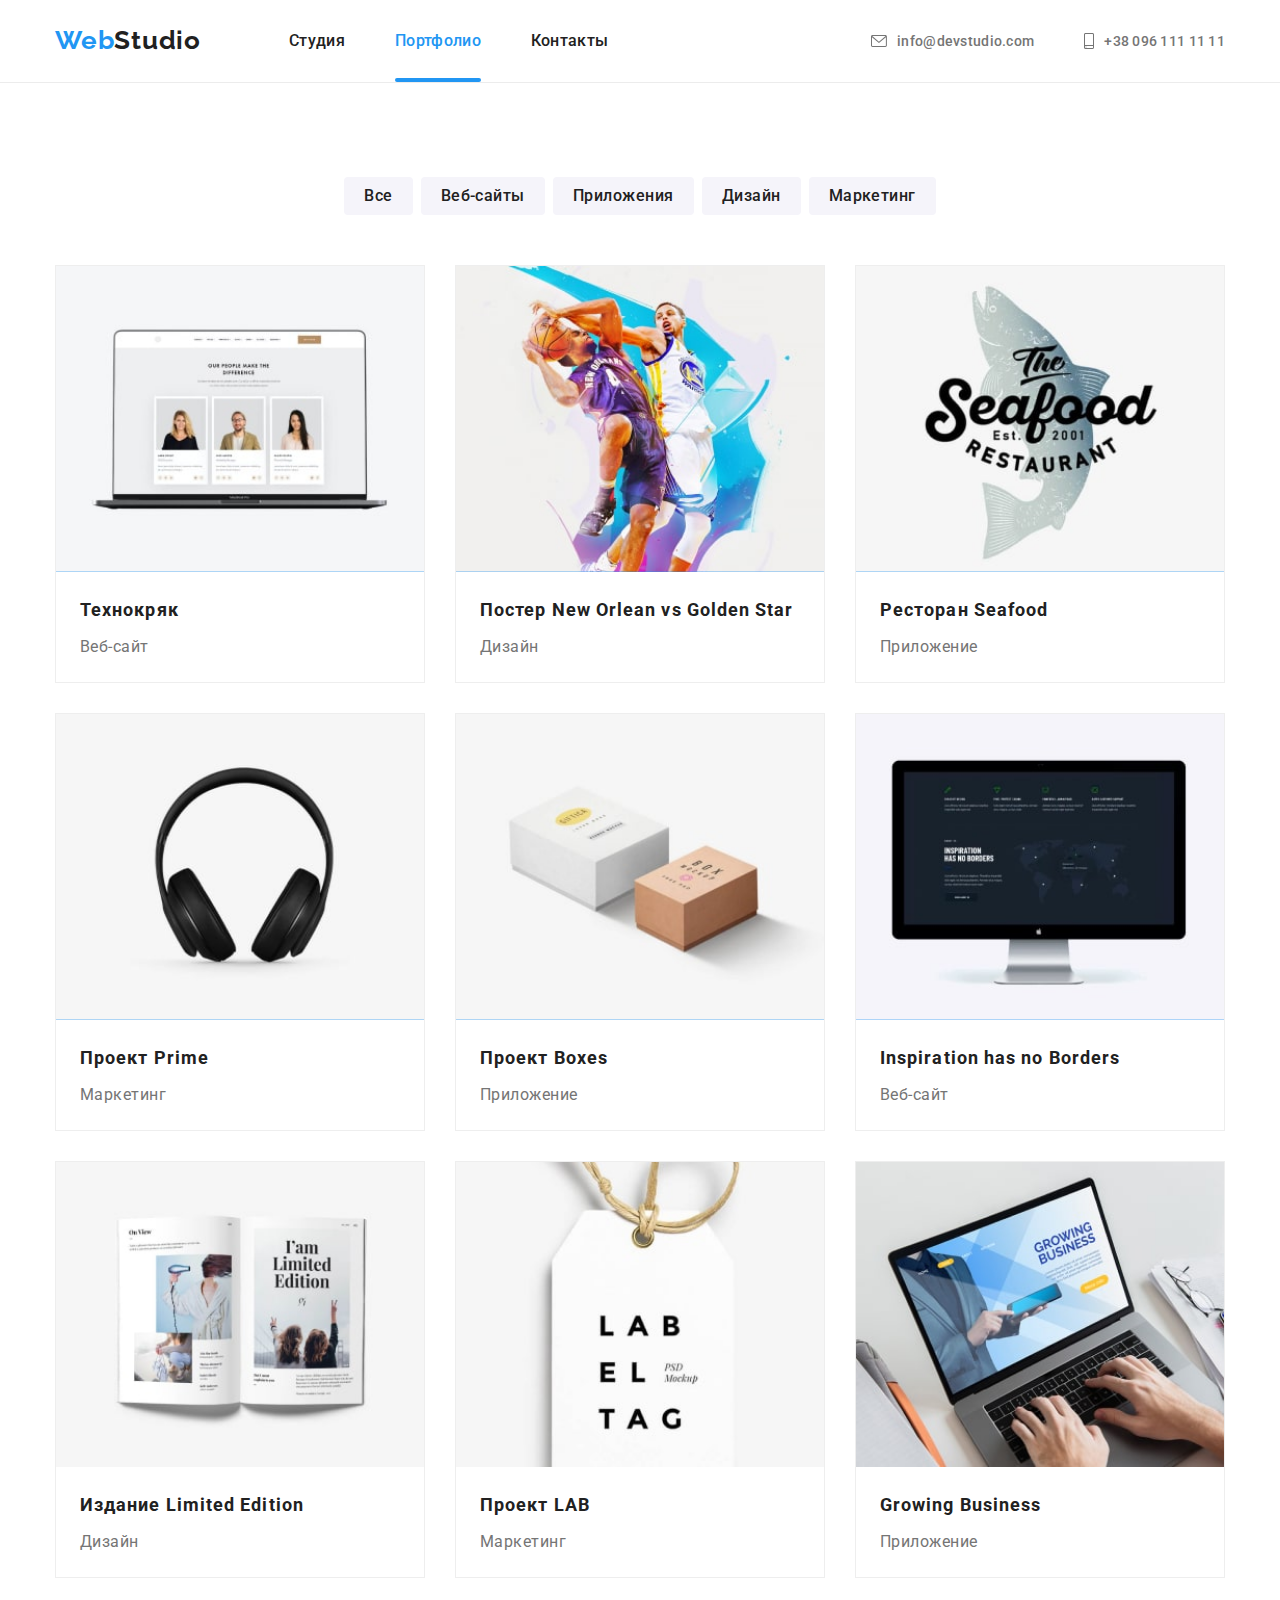
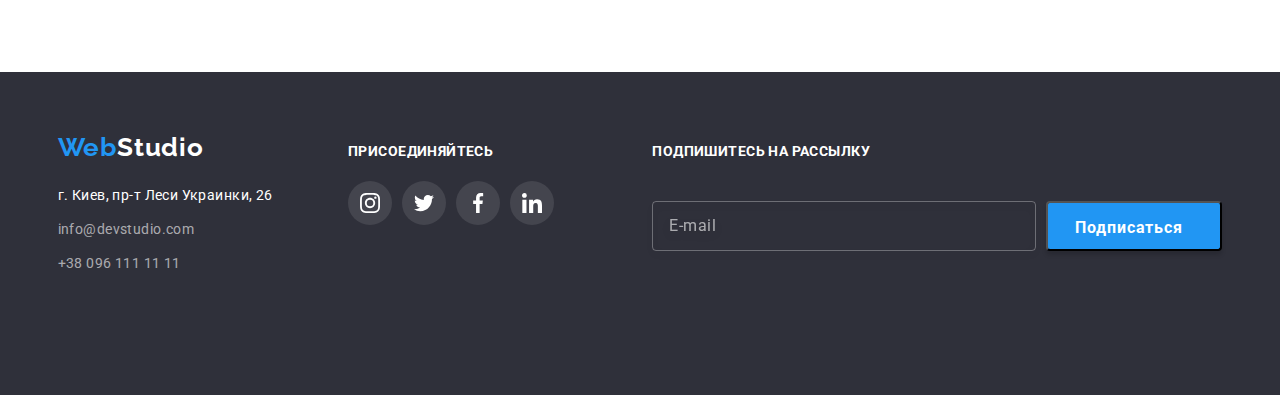
==== commit 93d98510: "-ёё-" ====
--- a/portfolio.html
+++ b/portfolio.html
@@ -74,7 +74,7 @@
                                 <a href="" class="portfolio-list-link link">
                                 <div class="foto-container">
                                     <picture>
-                                        <source srcset="./images/portfolio/img1-mb.jpg 1x, ./images/portfolio/img1-mb@2x.jpg 2x" media="(min-width: 320px)">
+                                        <source srcset="./images/portfolio/img1-mb.jpg 1x, ./images/portfolio/img1-mb@2x.jpg 2x" media="(max-width: 767px">
                                             <source srcset="./images/portfolio/img1-tb.jpg 1x, ./images/portfolio/img1-tb@2x.jpg 2x" media="(min-width: 768px)"> 
                                                 <source srcset="./images/portfolio/img1-dt.jpg 1x, ./images/portfolio/img1-dt@2x.jpg 2x" media="(min-width: 1200px)">
                                     <img src="./images/portfolio/img1-mb.jpg" alt="компютер с открытым окном сайта" style="width: 100%;">
@@ -95,7 +95,7 @@
                             <a href="" class="portfolio-list-link link">
                                 <div class="foto-container">
                                     <picture>
-                                        <source srcset="./images/portfolio/img2-mb.jpg 1x, ./images/portfolio/img2-mb@2x.jpg 2x" media="(min-width: 320px)">
+                                        <source srcset="./images/portfolio/img2-mb.jpg 1x, ./images/portfolio/img2-mb@2x.jpg 2x" media="(max-width: 767px)">
                                             <source srcset="./images/portfolio/img2-tb.jpg 1x, ./images/portfolio/img2-tb@2x.jpg 2x" media="(min-width: 768px)"> 
                                                 <source srcset="./images/portfolio/img2-dt.jpg 1x, ./images/portfolio/img2-dt@2x.jpg 2x" media="(min-width: 1200px)">
                                         <img src="./images/portfolio/img2-mb.jpg" alt="креативное фото" style="width: 100%;">
@@ -116,7 +116,7 @@
                             <a href="" class="portfolio-list-link link">
                                 <div class="foto-container">
                                     <picture>
-                                        <source srcset="./images/portfolio/img3-mb.jpg 1x, ./images/portfolio/img3-mb@2x.jpg 2x" media="(min-width: 320px)">
+                                        <source srcset="./images/portfolio/img3-mb.jpg 1x, ./images/portfolio/img3-mb@2x.jpg 2x" media="(max-width: 767px)">
                                             <source srcset="./images/portfolio/img3-tb.jpg 1x, ./images/portfolio/img3-tb@2x.jpg 2x" media="(min-width: 768px)"> 
                                                 <source srcset="./images/portfolio/img3-dt.jpg 1x, ./images/portfolio/img3-dt@2x.jpg 2x" media="(min-width: 1200px)">
                                     <img src="./images/portfolio/img3-mb.jpg" alt="логотип ресторана" style="width: 100%;">
@@ -137,7 +137,7 @@
                             <a href="" class="portfolio-list-link link">
                                 <div class="foto-container">
                                     <picture>
-                                        <source srcset="./images/portfolio/img4-mb.jpg 1x, ./images/portfolio/img4-mb@2x.jpg 2x" media="(min-width: 320px)">
+                                        <source srcset="./images/portfolio/img4-mb.jpg 1x, ./images/portfolio/img4-mb@2x.jpg 2x" media="(max-width: 767px)">
                                             <source srcset="./images/portfolio/img4-tb.jpg 1x, ./images/portfolio/img4-tb@2x.jpg 2x" media="(min-width: 768px)"> 
                                                 <source srcset="./images/portfolio/img4-dt.jpg 1x, ./images/portfolio/img4-dt@2x.jpg 2x" media="(min-width: 1200px)">
                                     <img src="./images/portfolio/img4-mb.jpg" alt="фото наушников" style="width: 100%;">
@@ -158,7 +158,7 @@
                             <a href="" class="portfolio-list-link link">
                                 <div class="foto-container">
                                     <picture>
-                                        <source srcset="./images/portfolio/img5-mb.jpg 1x, ./images/portfolio/img5-mb@2x.jpg 2x" media="(min-width: 320px)">
+                                        <source srcset="./images/portfolio/img5-mb.jpg 1x, ./images/portfolio/img5-mb@2x.jpg 2x" media="(max-width: 767px)">
                                             <source srcset="./images/portfolio/img5-tb.jpg 1x, ./images/portfolio/img5-tb@2x.jpg 2x" media="(min-width: 768px)"> 
                                                 <source srcset="./images/portfolio/img5-dt.jpg 1x, ./images/portfolio/img5-dt@2x.jpg 2x" media="(min-width: 1200px)">
                                     <img src="./images/portfolio/img5-mb.jpg" alt="фото логотип" style="width: 100%;">
@@ -179,7 +179,7 @@
                             <a href="" class="portfolio-list-link link">
                                 <div class="foto-container">
                                     <picture>
-                                        <source srcset="./images/portfolio/img6-mb.jpg 1x, ./images/portfolio/img6-mb@2x.jpg 2x" media="(min-width: 320px)">
+                                        <source srcset="./images/portfolio/img6-mb.jpg 1x, ./images/portfolio/img6-mb@2x.jpg 2x" media="(max-width: 767px)">
                                             <source srcset="./images/portfolio/img6-tb.jpg 1x, ./images/portfolio/img6-tb@2x.jpg 2x" media="(min-width: 768px)"> 
                                                 <source srcset="./images/portfolio/img6-dt.jpg 1x, ./images/portfolio/img6-dt@2x.jpg 2x" media="(min-width: 1200px)">
                                     <img src="./images/portfolio/img6-mb.jpg" alt="фото монитора" style="width: 100%;">
@@ -200,7 +200,7 @@
                             <a href="" class="portfolio-list-link link">
                                 <div class="foto-container">
                                     <picture>
-                                        <source srcset="./images/portfolio/img7-mb.jpg 1x, ./images/portfolio/img7-mb@2x.jpg 2x" media="(min-width: 320px)">
+                                        <source srcset="./images/portfolio/img7-mb.jpg 1x, ./images/portfolio/img7-mb@2x.jpg 2x" media="(max-width: 767px)">
                                             <source srcset="./images/portfolio/img7-tb.jpg 1x, ./images/portfolio/img7-tb@2x.jpg 2x" media="(min-width: 768px)"> 
                                                 <source srcset="./images/portfolio/img7-dt.jpg 1x, ./images/portfolio/img7-dt@2x.jpg 2x" media="(min-width: 1200px)">
                                     <img src="./images/portfolio/img7-mb.jpg" alt="книга" style="width: 100%;">
@@ -221,7 +221,7 @@
                             <a href="" class="portfolio-list-link link">
                                 <div class="foto-container">
                                     <picture>
-                                        <source srcset="./images/portfolio/img8-mb.jpg 1x, ./images/portfolio/img8-mb@2x.jpg 2x" media="(min-width: 320px)">
+                                        <source srcset="./images/portfolio/img8-mb.jpg 1x, ./images/portfolio/img8-mb@2x.jpg 2x" media="(max-width: 767px">
                                             <source srcset="./images/portfolio/img8-tb.jpg 1x, ./images/portfolio/img8-tb@2x.jpg 2x" media="(min-width: 768px)"> 
                                                 <source srcset="./images/portfolio/img8-dt.jpg 1x, ./images/portfolio/img8-dt@2x.jpg 2x" media="(min-width: 1200px)">
                                     <img src="./images/portfolio/img8-mb.jpg" alt="этикетка" style="width: 100%;">
@@ -242,7 +242,7 @@
                             <a href="" class="portfolio-list-link link">
                                 <div class="foto-container">
                                     <picture>
-                                        <source srcset="./images/portfolio/img9-mb.jpg 1x, ./images/portfolio/img9-mb@2x.jpg 2x" media="(min-width: 320px)">
+                                        <source srcset="./images/portfolio/img9-mb.jpg 1x, ./images/portfolio/img9-mb@2x.jpg 2x" media="(max-width: 767px)">
                                             <source srcset="./images/portfolio/img9-tb.jpg 1x, ./images/portfolio/img9-tb@2x.jpg 2x" media="(min-width: 768px)"> 
                                                 <source srcset="./images/portfolio/img9-dt.jpg 1x, ./images/portfolio/img9-dt@2x.jpg 2x" media="(min-width: 1200px)">
                                     <img src="./images/portfolio/img9-mb.jpg" alt="фото ноутбука с работником" style="width: 100%;">
--- a/css/portfolio.min.css
+++ b/css/portfolio.min.css
@@ -1,2 +1,2 @@
-*,*::before,*::after{margin:0;padding:0}body{font-family:"Roboto", sans-serif;background-color:#fff}.list{list-style:none}.link{text-decoration:none}img{display:block}.container{padding:0 15px}@media screen and (min-width: 480px){.container{width:480px;margin:0 auto}}@media screen and (min-width: 768px){.container{width:768px;margin:0 auto}}@media screen and (min-width: 1200px){.container{width:1200px;margin:0 auto}}.visually-hidden{position:absolute !important;clip:rect(1px 1px 1px 1px);clip:rect(1px, 1px, 1px, 1px);padding:0 !important;border:0 !important;height:1px !important;width:1px !important;overflow:hidden}.subtitle{font-weight:700;font-size:36px;line-height:1.167;letter-spacing:0.03em;text-align:center;color:#212121;margin-bottom:50px}.description-container{padding:20px 24px}.progect-name{font-weight:700;font-size:18px;line-height:2;letter-spacing:0.06em;color:#212121;margin-bottom:4px}.progect-tupe{font-weight:400;font-size:16px;line-height:1.875;letter-spacing:0.03em;color:#757575}.backdrop{position:fixed;top:0;left:0;width:100%;height:100%;background-color:rgba(0,0,0,0.2);transition-duration:250ms;transition-timing-function:cubic-bezier(0.4, 0, 0.2, 1)}.is-hidden{opacity:0;visibility:hidden;pointer-events:none;transform:scale(0)}.modal{position:absolute;top:50%;left:50%;transform:translate(-50%, -50%) scale(1);background:#fff;box-shadow:0px 1px 3px rgba(0,0,0,0.12),0px 1px 1px rgba(0,0,0,0.14),0px 2px 1px rgba(0,0,0,0.2);border-radius:4px;padding:40px}.close-btn{display:flex;align-items:center;justify-content:center;position:absolute;top:8px;right:8px;width:30px;height:30px;background-color:#fff;border:1px solid rgba(0,0,0,0.1);border-radius:50%;cursor:pointer}.vector{width:11px;height:11px}.vector:hover{fill:#2196F3}@media screen and (max-width: 1199px){.modal{width:450px;height:609px}.modal-form-policy-ladel{white-space:nowrap;font-size:12px;line-height:1.166}}@media screen and (min-width: 1200px){.modal{width:528px;height:581px}.modal-form-policy-ladel{font-size:14px;line-height:1.7}}.modal-title{height:23px;font-family:Roboto;font-style:normal;font-weight:700;font-size:20px;line-height:1,5;text-align:center;letter-spacing:0.03em;color:#212121;margin-bottom:12px}.modal-form{display:flex;flex-direction:column;font-style:normal;font-weight:400;font-size:12px;line-height:1.17;letter-spacing:0.01em;color:#757575}.modal-form-input{display:block;width:100%;height:40px;border:1px solid rgba(33,33,33,0.2);border-radius:4px;padding-left:42px;transition-property:outline, border;transition-duration:250ms;transition-timing-function:cubic-bezier(0.4, 0, 0.2, 1)}.modal-form-btn{align-self:center;font-weight:700;font-size:16px;line-height:1.87;letter-spacing:0.06em;width:200px;height:50px;color:#fff;box-shadow:0px 4px 4px rgba(0,0,0,0.15);border-radius:4px;padding:10px 56px;background:#2196F3;box-shadow:0px 4px 4px rgba(0,0,0,0.15);border-radius:4px;transition-property:background-color;transition-duration:250ms;transition-timing-function:cubic-bezier(0.4, 0, 0.2, 1)}.modal-form-btn:hover{background-color:#188CE8}.modal-form-message{width:100%;height:120px;border:1px solid rgba(33,33,33,0.2);border-radius:4px;resize:none;margin-bottom:10px;margin-top:4px;padding:16px 12px;transition-property:outline, border, fill;transition-duration:250ms;transition-timing-function:cubic-bezier(0.4, 0, 0.2, 1)}.modal-form-message::placeholder{font-style:normal;font-weight:400;font-size:12px;line-height:1,17;letter-spacing:0.01em;color:rgba(117,117,117,0.5)}.modal-form-field{margin-bottom:10px}.modal-form-field-wrapper{display:block;position:relative;margin-top:4px}.modal-form-input:focus,.modal-form-message:focus{outline:none;border:1px solid #2196F3}.modal-form-svg-icon{position:absolute;top:50%;left:12px;transform:translateY(-50%);width:12px;height:12px}.modal-form-input:focus+.modal-form-svg-icon{fill:#2196F3}.modal-form-policy-ladel{display:flex;align-items:center;font-weight:normal;letter-spacing:0.03em;margin-bottom:30px}.modal-form-policy-ladel::before{display:inline-flex;content:"";width:16px;height:15px;border:2px solid #212121;margin-right:8px;border-radius:2px;cursor:pointer;transition-property:border-color;transition-duration:250ms;transition-timing-function:cubic-bezier(0.4, 0, 0.2, 1)}.modal-form-policy:checked+.modal-form-policy-ladel::before{background-color:#2196F3;border:#2196F3;background-image:url(../images/svg/Vector.svg);background-repeat:no-repeat;background-size:contain}.modal-form-policy:focus+.modal-form-policy-ladel::before,.modal-form-policy:hover+.modal-form-policy-ladel::before{border-color:#2196F3}.modal-polisy{color:#2196F3}.logo{font-family:"Raleway",sans-serif;font-weight:700;font-size:26px;line-height:1.192;letter-spacing:0.03em;color:#2196F3;padding-top:24px;padding-bottom:25px}.studio{color:#212121}.footer-studio{color:#fff}@media screen and (max-width: 1199px){.logo{font-size:24px;line-height:1.166}}@media screen and (min-width: 1200px){.logo{font-size:26px;line-height:1.192}}.address-link{font-style:normal;font-weight:400;font-size:14px;line-height:24px;letter-spacing:0.03em;color:rgba(255,255,255,0.6);margin-top:10px;transition-property:color;transition-duration:250ms;transition-timing-function:cubic-bezier(0.4, 0, 0.2, 1)}.address-link-maps:hover,.address-link-maps:focus,.address-link:hover,.address-link:focus{color:#2196F3}.address-link-maps{font-style:normal;font-weight:400;font-size:14px;line-height:24px;letter-spacing:0.03em;color:#fff;transition-property:color;transition-duration:250ms;transition-timing-function:cubic-bezier(0.4, 0, 0.2, 1)}.portheader{border-bottom:1px solid #ececec}.header{position:relative}.header .container{padding:0 15px}.navigation{display:flex;align-items:center;justify-content:space-between}.navigation-link{display:flex}.navigation-list-link{position:relative;color:#212121;transition-property:color;transition-duration:250ms;transition-timing-function:cubic-bezier(0.4, 0, 0.2, 1)}.navigation-list-link,.navigation-list-link .address{font-weight:500;letter-spacing:0.02em}.navigation-list-link::after{content:"";display:block;position:absolute;left:0;bottom:0;width:100%;height:4px;border-radius:2px;background-color:#2196F3;opacity:0}.navigation .navigation-list-link.current::after{opacity:1}.navigation .navigation-list-link.current{color:#2196F3}.icon-mail{width:16px;height:12px;margin-right:10px;fill:#757575}.icon-smartfone{width:10px;height:16px;margin-right:10px;fill:#757575}.header .address{display:flex;text-align:center;align-items:center}.navigation-list-link:hover,.navigation-list-link:focus,.address-mail-link:hover,.address-mail-link:focus,.address-tel-link:hover,.address-tel-link:focus{color:#2196F3}.address-tel-link:hover .icon-smartfone,.address-tel-link:focus .icon-smartfone,.address-mail-link:hover .icon-mail,.address-mail-link:focus .icon-mail{fill:#2196F3}.address-mail-link,.address-tel-link{display:flex;align-items:center;text-align:center;font-style:normal;color:#757575;transition-property:color, fill;transition-duration:250ms;transition-timing-function:cubic-bezier(0.4, 0, 0.2, 1)}@media screen and (max-width: 767px){.navigation-list-item:not(:last-child){margin-bottom:40px}.navigation-list-link,.address{font-size:18px;line-height:1.166}.address{flex-direction:column;margin-top:60px}.address-mail-link{margin-bottom:16px}.navigation-list-link::after{bottom:-8px}}.menu-button{display:none;display:inline-flex;margin:0;padding:0;border:none;background-color:transparent}.menu-button .icon-close{display:none}.menu-button:hover,.menu-button:focus{fill:#2196F3}@media screen and (min-width: 768px){.menu-button{display:none}}.menu-button.is-open .icon-close{display:block}.menu-button.is-open .icon-burger{display:none}.mobile-menu{display:flex;text-align:center;background:#FFFFFF;z-index:1;box-shadow:0px 4px 8px rgba(0,0,0,0.04),0px 2px 4px rgba(0,0,0,0.08),0px 1px 3px rgba(0,0,0,0.16)}@media screen and (max-width: 767px){.mobile-menu{padding:60px 0;display:none;position:absolute;top:100%;left:0;width:100%}.mobile-menu.is-open{display:block}}@media screen and (min-width: 768px){.mobile-menu{display:flex;justify-content:space-between;flex-grow:1;box-shadow:none;align-items:center}.navigation-list{display:flex;margin-left:88px}.navigation-list-item:not(:last-child){margin-right:50px}.navigation-list-link{padding:32px 0;display:flex}.header .address{display:flex;margin-left:auto}.address-mail-link,.address-tel-link{font-weight:500;font-size:12px;line-height:1.166;letter-spacing:0.02em}}@media screen and (min-width: 768px) and (max-width: 1199px){.header .address{flex-direction:column;align-items:start}.address-mail-link{margin-bottom:10px}}@media screen and (min-width: 1200px){.address-mail-link,.address-tel-link{font-weight:500;font-size:14px;line-height:1.143;letter-spacing:0.02em;padding:32px 0}.header .address{align-items:center;text-align:center}.address .address-mail-link{margin-right:50px}}.button-list{display:flex;justify-content:center;margin-bottom:50px}.button-list-item:not(:last-child){margin-right:8px}.portfolio-button{font-weight:500;font-size:16px;line-height:1.625;letter-spacing:0.03em;background-color:#F5F4FA;color:#212121;border-radius:4px;border:0px;padding:6px 20px;transition-property:color, background-color,box-shadow;transition-duration:250ms;transition-timing-function:cubic-bezier(0.4, 0, 0.2, 1)}.portfolio-button:hover,.portfolio-button:focus{background-color:#2196F3;color:#fff;box-shadow:0px 3px 1px rgba(0,0,0,0.1),0px 1px 2px rgba(0,0,0,0.08),0px 2px 2px rgba(0,0,0,0.12)}@media screen and (max-width: 767px){.button-list{flex-wrap:wrap;justify-content:start;margin-bottom:40px}.button-list-item:nth-child(-n+3){margin-bottom:15px}}@media screen and (min-width: 768px) and (max-width: 1199px){.button-list{margin-bottom:30px}}.portfolio-list{display:flex;flex-wrap:wrap;justify-content:space-between;align-items:flex-start}.portfolio-list-link{width:100%;display:inline-block;transition-property:box-shadow;transition-duration:250ms;transition-timing-function:cubic-bezier(0.4, 0, 0.2, 1)}.portfolio-list-link:hover{box-shadow:0px 1px 1px rgba(0,0,0,0.12),0px 4px 4px rgba(0,0,0,0.06),1px 4px 6px rgba(0,0,0,0.16)}.portfolio-list-item{border:1px solid #EEEEEE}.foto-container{position:relative;overflow:hidden}.overlay-container{position:absolute;left:0;bottom:0;width:100%;height:100%;display:flex;background-color:rgba(33,150,243,0.9);transform:translateY(100%);transition-property:transform;transition-duration:250ms;transition-timing-function:cubic-bezier(0.4, 0, 0.2, 1)}.portfolio-list-link:hover .overlay-container{transform:translateY(0)}.text-description{font-style:normal;font-weight:400;font-size:18px;line-height:1,555;letter-spacing:0.03em;color:#fff}@media screen and (max-width: 767px){.portfolio{padding:60px 0}.portfolio-list-item{width:450px}.portfolio-list-item:not(:last-child){margin-bottom:30px}.overlay-container{padding:63px 24px}}@media screen and (min-width: 768px) and (max-width: 1199px){.portfolio{padding:60px 0}.portfolio-list-item{width:354px;border:1px solid #EEEEEE}.portfolio-list-item:not(:nth-last-child(-n+1)){margin-bottom:30px}.overlay-container{padding:49px 24px}}@media screen and (min-width: 1200px){.portfolio{padding:94px 0}.portfolio-list-item{width:370px;border:1px solid #EEEEEE}.portfolio-list-item:not(:nth-last-child(-n+3)){margin-bottom:30px}.overlay-container{padding:63px 24px}}.footer{padding:60px 0;background-color:#2F303A}.footer-address{display:flex;flex-direction:column;margin-top:20px}.footer-title{font-size:14px;line-height:16px;letter-spacing:0.03em;text-transform:uppercase;color:#fff}.footer-social-list{display:flex;margin-top:20px}.footer-social-list-item:not(:last-child){margin-right:10px}.footer-social-list-svg{width:20px;height:20px;fill:#fff}.footer-social-link{display:flex;align-items:center;justify-content:center;width:44px;height:44px;border-radius:50%;background-color:rgba(255,255,255,0.1);transition-property:background-color;transition-duration:250ms;transition-timing-function:cubic-bezier(0.4, 0, 0.2, 1)}.footer-social-link:hover{background-color:#2196F3}.mailing{display:block}.mailing-form{margin-top:20px}.mailing-btn{width:200px;height:50px;background:#2196F3;box-shadow:0px 4px 4px rgba(0,0,0,0.15);border-radius:4px;margin-left:10px;font-style:normal;font-weight:700;font-size:16px;line-height:1.87;letter-spacing:0.06em;color:#fff;padding:10px 27px}.mailing-btn::after{margin-left:10px;content:"";width:24px;height:24px;background-image:url(../images/svg/send.svg);background-position:center}.mailing-form-input{height:50px;color:#fff;border:1px solid rgba(255,255,255,0.3);filter:drop-shadow(0px 4px 4px rgba(0,0,0,0.15));border-radius:4px;background-color:transparent;padding:15px 16px}.mailing-form-input::placeholder{font-style:normal;font-weight:400;font-size:16px;line-height:1.25;letter-spacing:0.03em;color:rgba(255,255,255,0.6)}@media screen and (max-width: 767px){.footer-address{margin-bottom:60px}.footer-address-container{text-align:center}.footer-social{margin-bottom:60px;text-align:center}.footer-social-list{justify-content:center}.mailing{text-align:center}.mailing-btn{margin-top:20px}.mailing-form-input{width:100%}}@media screen and (min-width: 768px){.footer{display:flex}.footer-address-container{text-align:center;margin-bottom:60px}.footer-container{flex-wrap:wrap;display:inline-flex;align-items:baseline;justify-content:space-around}.footer-social{text-align:center}.footer-social-list{justify-content:center}.mailing{width:450px;text-align:center}.mailing-btn{margin-top:20px}.mailing-form-input{width:100%}}@media screen and (min-width: 1200px){.footer-address-container{margin-right:70px;text-align:left}.footer-social{text-align:left}.mailing{display:block;margin-left:93px;width:570px;text-align:left}.mailing-form{display:flex;align-items:flex-end;margin-top:20px}}
+*,*::before,*::after{margin:0;padding:0}body{font-family:"Roboto", sans-serif;background-color:#fff;min-width:480px}.list{list-style:none}.link{text-decoration:none}img{display:block}.container{padding:0 15px}@media screen and (min-width: 480px){.container{width:480px;margin:0 auto}}@media screen and (min-width: 768px){.container{width:768px;margin:0 auto}}@media screen and (min-width: 1200px){.container{width:1200px;margin:0 auto}}.visually-hidden{position:absolute !important;clip:rect(1px 1px 1px 1px);clip:rect(1px, 1px, 1px, 1px);padding:0 !important;border:0 !important;height:1px !important;width:1px !important;overflow:hidden}.subtitle{font-weight:700;font-size:36px;line-height:1.167;letter-spacing:0.03em;text-align:center;color:#212121;margin-bottom:50px}.description-container{padding:20px 24px}.progect-name{font-weight:700;font-size:18px;line-height:2;letter-spacing:0.06em;color:#212121;margin-bottom:4px}.progect-tupe{font-weight:400;font-size:16px;line-height:1.875;letter-spacing:0.03em;color:#757575}.backdrop{position:fixed;top:0;left:0;width:100%;height:100%;background-color:rgba(0,0,0,0.2);transition-duration:250ms;transition-timing-function:cubic-bezier(0.4, 0, 0.2, 1)}.is-hidden{opacity:0;visibility:hidden;pointer-events:none;transform:scale(0)}.modal{position:absolute;top:50%;left:50%;transform:translate(-50%, -50%) scale(1);background:#fff;box-shadow:0px 1px 3px rgba(0,0,0,0.12),0px 1px 1px rgba(0,0,0,0.14),0px 2px 1px rgba(0,0,0,0.2);border-radius:4px;padding:40px}.close-btn{display:flex;align-items:center;justify-content:center;position:absolute;top:8px;right:8px;width:30px;height:30px;background-color:#fff;border:1px solid rgba(0,0,0,0.1);border-radius:50%;cursor:pointer}.vector{width:11px;height:11px}.vector:hover{fill:#2196F3}@media screen and (max-width: 1199px){.modal{width:450px;height:609px}.modal-form-policy-ladel{white-space:nowrap;font-size:12px;line-height:1.166}}@media screen and (min-width: 1200px){.modal{width:528px;height:581px}.modal-form-policy-ladel{font-size:14px;line-height:1.7}}.modal-title{height:23px;font-family:Roboto;font-style:normal;font-weight:700;font-size:20px;line-height:1,5;text-align:center;letter-spacing:0.03em;color:#212121;margin-bottom:12px}.modal-form{display:flex;flex-direction:column;font-style:normal;font-weight:400;font-size:12px;line-height:1.17;letter-spacing:0.01em;color:#757575}.modal-form-input{display:block;width:100%;height:40px;border:1px solid rgba(33,33,33,0.2);border-radius:4px;padding-left:42px;transition-property:outline, border;transition-duration:250ms;transition-timing-function:cubic-bezier(0.4, 0, 0.2, 1)}.modal-form-btn{align-self:center;font-weight:700;font-size:16px;line-height:1.87;letter-spacing:0.06em;width:200px;height:50px;color:#fff;box-shadow:0px 4px 4px rgba(0,0,0,0.15);border-radius:4px;padding:10px 56px;background:#2196F3;box-shadow:0px 4px 4px rgba(0,0,0,0.15);border-radius:4px;transition-property:background-color;transition-duration:250ms;transition-timing-function:cubic-bezier(0.4, 0, 0.2, 1)}.modal-form-btn:hover{background-color:#188CE8}.modal-form-message{width:100%;height:120px;border:1px solid rgba(33,33,33,0.2);border-radius:4px;resize:none;margin-bottom:10px;margin-top:4px;padding:16px 12px;transition-property:outline, border, fill;transition-duration:250ms;transition-timing-function:cubic-bezier(0.4, 0, 0.2, 1)}.modal-form-message::placeholder{font-style:normal;font-weight:400;font-size:12px;line-height:1,17;letter-spacing:0.01em;color:rgba(117,117,117,0.5)}.modal-form-field{margin-bottom:10px}.modal-form-field-wrapper{display:block;position:relative;margin-top:4px}.modal-form-input:focus,.modal-form-message:focus{outline:none;border:1px solid #2196F3}.modal-form-svg-icon{position:absolute;top:50%;left:12px;transform:translateY(-50%);width:12px;height:12px}.modal-form-input:focus+.modal-form-svg-icon{fill:#2196F3}.modal-form-policy-ladel{display:flex;align-items:center;font-weight:normal;letter-spacing:0.03em;margin-bottom:30px}.modal-form-policy-ladel::before{display:inline-flex;content:"";width:16px;height:15px;border:2px solid #212121;margin-right:8px;border-radius:2px;cursor:pointer;transition-property:border-color;transition-duration:250ms;transition-timing-function:cubic-bezier(0.4, 0, 0.2, 1)}.modal-form-policy:checked+.modal-form-policy-ladel::before{background-color:#2196F3;border:#2196F3;background-image:url(../images/svg/Vector.svg);background-repeat:no-repeat;background-size:contain}.modal-form-policy:focus+.modal-form-policy-ladel::before,.modal-form-policy:hover+.modal-form-policy-ladel::before{border-color:#2196F3}.modal-polisy{color:#2196F3}.logo{font-family:"Raleway",sans-serif;font-weight:700;font-size:26px;line-height:1.192;letter-spacing:0.03em;color:#2196F3;padding-top:24px;padding-bottom:25px}.studio{color:#212121}.footer-studio{color:#fff}@media screen and (max-width: 1199px){.logo{font-size:24px;line-height:1.166}}@media screen and (min-width: 1200px){.logo{font-size:26px;line-height:1.192}}.address-link{font-style:normal;font-weight:400;font-size:14px;line-height:24px;letter-spacing:0.03em;color:rgba(255,255,255,0.6);margin-top:10px;transition-property:color;transition-duration:250ms;transition-timing-function:cubic-bezier(0.4, 0, 0.2, 1)}.address-link-maps:hover,.address-link-maps:focus,.address-link:hover,.address-link:focus{color:#2196F3}.address-link-maps{font-style:normal;font-weight:400;font-size:14px;line-height:24px;letter-spacing:0.03em;color:#fff;transition-property:color;transition-duration:250ms;transition-timing-function:cubic-bezier(0.4, 0, 0.2, 1)}.portheader{border-bottom:1px solid #ececec}.header{position:relative}.header .container{padding:0 15px}.navigation{display:flex;align-items:center;justify-content:space-between}.navigation-link{display:flex}.navigation-list-link{position:relative;color:#212121;transition-property:color;transition-duration:250ms;transition-timing-function:cubic-bezier(0.4, 0, 0.2, 1)}.navigation-list-link,.navigation-list-link .address{font-weight:500;letter-spacing:0.02em}.navigation-list-link::after{content:"";display:block;position:absolute;left:0;bottom:0;width:100%;height:4px;border-radius:2px;background-color:#2196F3;opacity:0}.navigation .navigation-list-link.current::after{opacity:1}.navigation .navigation-list-link.current{color:#2196F3}.icon-mail{width:16px;height:12px;margin-right:10px;fill:#757575}.icon-smartfone{width:10px;height:16px;margin-right:10px;fill:#757575}.header .address{display:flex;text-align:center;align-items:center}.navigation-list-link:hover,.navigation-list-link:focus,.address-mail-link:hover,.address-mail-link:focus,.address-tel-link:hover,.address-tel-link:focus{color:#2196F3}.address-tel-link:hover .icon-smartfone,.address-tel-link:focus .icon-smartfone,.address-mail-link:hover .icon-mail,.address-mail-link:focus .icon-mail{fill:#2196F3}.address-mail-link,.address-tel-link{display:flex;align-items:center;text-align:center;font-style:normal;color:#757575;transition-property:color, fill;transition-duration:250ms;transition-timing-function:cubic-bezier(0.4, 0, 0.2, 1)}@media screen and (max-width: 767px){.navigation-list-item:not(:last-child){margin-bottom:40px}.navigation-list-link,.address{font-size:18px;line-height:1.166}.address{flex-direction:column;margin-top:60px}.address-mail-link{margin-bottom:16px}.navigation-list-link::after{bottom:-8px}}.menu-button{display:none;display:inline-flex;margin:0;padding:0;border:none;background-color:transparent}.menu-button .icon-close{display:none}.menu-button:hover,.menu-button:focus{fill:#2196F3}@media screen and (min-width: 768px){.menu-button{display:none}}.menu-button.is-open .icon-close{display:block}.menu-button.is-open .icon-burger{display:none}.mobile-menu{display:flex;text-align:center;background:#FFFFFF;z-index:1;box-shadow:0px 4px 8px rgba(0,0,0,0.04),0px 2px 4px rgba(0,0,0,0.08),0px 1px 3px rgba(0,0,0,0.16)}@media screen and (max-width: 767px){.mobile-menu{padding:60px 0;display:none;position:absolute;top:100%;left:0;width:100%}.mobile-menu.is-open{display:block}}@media screen and (min-width: 768px){.mobile-menu{display:flex;justify-content:space-between;flex-grow:1;box-shadow:none;align-items:center}.navigation-list{display:flex;margin-left:88px}.navigation-list-item:not(:last-child){margin-right:50px}.navigation-list-link{padding:32px 0;display:flex}.header .address{display:flex;margin-left:auto}.address-mail-link,.address-tel-link{font-weight:500;font-size:12px;line-height:1.166;letter-spacing:0.02em}}@media screen and (min-width: 768px) and (max-width: 1199px){.header .address{flex-direction:column;align-items:start}.address-mail-link{margin-bottom:10px}}@media screen and (min-width: 1200px){.address-mail-link,.address-tel-link{font-weight:500;font-size:14px;line-height:1.143;letter-spacing:0.02em;padding:32px 0}.header .address{align-items:center;text-align:center}.address .address-mail-link{margin-right:50px}}.button-list{display:flex;justify-content:center;margin-bottom:50px}.button-list-item:not(:last-child){margin-right:8px}.portfolio-button{font-weight:500;font-size:16px;line-height:1.625;letter-spacing:0.03em;background-color:#F5F4FA;color:#212121;border-radius:4px;border:0px;padding:6px 20px;transition-property:color, background-color,box-shadow;transition-duration:250ms;transition-timing-function:cubic-bezier(0.4, 0, 0.2, 1)}.portfolio-button:hover,.portfolio-button:focus{background-color:#2196F3;color:#fff;box-shadow:0px 3px 1px rgba(0,0,0,0.1),0px 1px 2px rgba(0,0,0,0.08),0px 2px 2px rgba(0,0,0,0.12)}@media screen and (max-width: 767px){.button-list{flex-wrap:wrap;justify-content:start;margin-bottom:40px}.button-list-item:nth-child(-n+3){margin-bottom:15px}}@media screen and (min-width: 768px) and (max-width: 1199px){.button-list{margin-bottom:30px}}.portfolio-list{display:flex;flex-wrap:wrap;justify-content:space-between;align-items:flex-start}.portfolio-list-link{width:100%;display:inline-block;transition-property:box-shadow;transition-duration:250ms;transition-timing-function:cubic-bezier(0.4, 0, 0.2, 1)}.portfolio-list-link:hover{box-shadow:0px 1px 1px rgba(0,0,0,0.12),0px 4px 4px rgba(0,0,0,0.06),1px 4px 6px rgba(0,0,0,0.16)}.portfolio-list-item{border:1px solid #EEEEEE}.foto-container{position:relative;overflow:hidden}.overlay-container{position:absolute;left:0;bottom:0;width:100%;height:100%;display:flex;background-color:rgba(33,150,243,0.9);transform:translateY(100%);transition-property:transform;transition-duration:250ms;transition-timing-function:cubic-bezier(0.4, 0, 0.2, 1)}.portfolio-list-link:hover .overlay-container{transform:translateY(0)}.text-description{font-style:normal;font-weight:400;font-size:18px;line-height:1.555;letter-spacing:0.03em;color:#fff}@media screen and (max-width: 767px){.portfolio{padding:60px 0}.portfolio-list-item{width:450px}.portfolio-list-item:not(:last-child){margin-bottom:30px}.overlay-container{padding:77px 24px}}@media screen and (min-width: 768px) and (max-width: 1199px){.portfolio{padding:60px 0}.portfolio-list-item{width:354px;border:1px solid #EEEEEE}.portfolio-list-item:not(:nth-last-child(-n+1)){margin-bottom:30px}.overlay-container{padding:49px 24px}}@media screen and (min-width: 1200px){.portfolio{padding:94px 0}.portfolio-list-item{width:370px;border:1px solid #EEEEEE}.portfolio-list-item:not(:nth-last-child(-n+3)){margin-bottom:30px}.overlay-container{padding:63px 24px}}.footer{padding:60px 0;background-color:#2F303A}.footer-address{display:flex;flex-direction:column;margin-top:20px}.footer-title{font-size:14px;line-height:16px;letter-spacing:0.03em;text-transform:uppercase;color:#fff}.footer-social-list{display:flex;margin-top:20px}.footer-social-list-item:not(:last-child){margin-right:10px}.footer-social-list-svg{width:20px;height:20px;fill:#fff}.footer-social-link{display:flex;align-items:center;justify-content:center;width:44px;height:44px;border-radius:50%;background-color:rgba(255,255,255,0.1);transition-property:background-color;transition-duration:250ms;transition-timing-function:cubic-bezier(0.4, 0, 0.2, 1)}.footer-social-link:hover{background-color:#2196F3}.mailing{display:block}.mailing-form{margin-top:20px}.mailing-btn{width:200px;height:50px;background:#2196F3;box-shadow:0px 4px 4px rgba(0,0,0,0.15);border-radius:4px;margin-left:10px;font-style:normal;font-weight:700;font-size:16px;line-height:1.87;letter-spacing:0.06em;color:#fff;padding:10px 27px}.mailing-btn::after{margin-left:10px;content:"";width:24px;height:24px;background-image:url(../images/svg/send.svg);background-position:center}.mailing-form-input{height:50px;color:#fff;border:1px solid rgba(255,255,255,0.3);filter:drop-shadow(0px 4px 4px rgba(0,0,0,0.15));border-radius:4px;background-color:transparent;padding:15px 16px}.mailing-form-input::placeholder{font-style:normal;font-weight:400;font-size:16px;line-height:1.25;letter-spacing:0.03em;color:rgba(255,255,255,0.6)}@media screen and (max-width: 767px){.footer-address{margin-bottom:60px}.footer-address-container{text-align:center}.footer-social{margin-bottom:60px;text-align:center}.footer-social-list{justify-content:center}.mailing{text-align:center}.mailing-btn{margin-top:20px}.mailing-form-input{width:100%}}@media screen and (min-width: 768px){.footer{display:flex}.footer-address-container{text-align:center;margin-bottom:60px}.footer-container{flex-wrap:wrap;display:inline-flex;align-items:baseline;justify-content:space-around}.footer-social{text-align:center}.footer-social-list{justify-content:center}.mailing{width:450px;text-align:center}.mailing-btn{margin-top:20px}.mailing-form-input{width:100%}}@media screen and (min-width: 1200px){.footer-address-container{margin-right:70px;text-align:left}.footer-social{text-align:left}.mailing{display:block;margin-left:93px;width:570px;text-align:left}.mailing-form{display:flex;align-items:flex-end;margin-top:20px}}
 /*# sourceMappingURL=portfolio.min.css.map */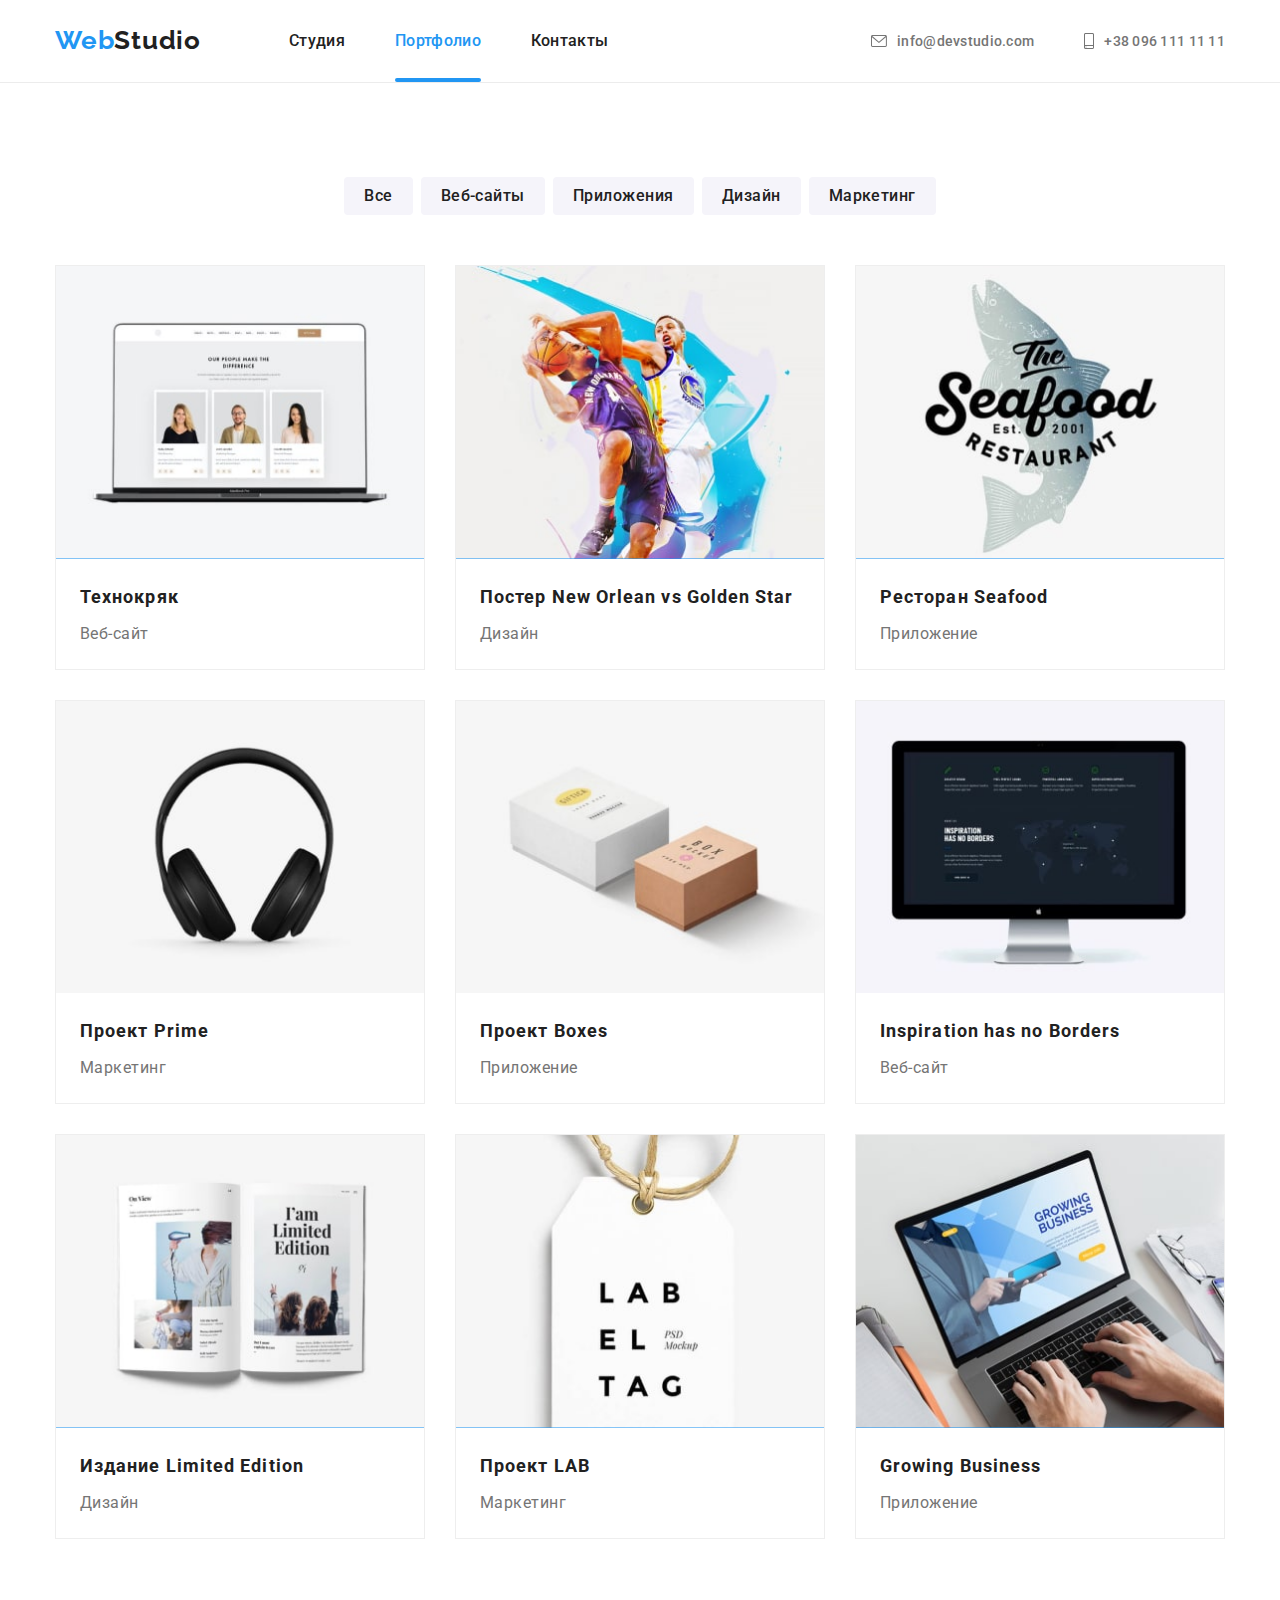
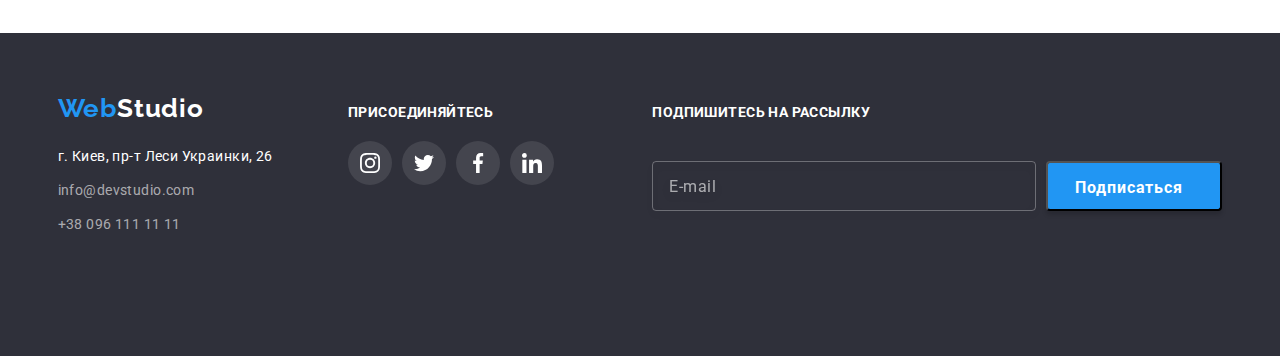
==== commit bf46e280: "////" ====
--- a/portfolio.html
+++ b/portfolio.html
@@ -74,8 +74,8 @@
                                 <a href="" class="portfolio-list-link link">
                                 <div class="foto-container">
                                     <picture>
-                                        <source srcset="./images/portfolio/img1-mb.jpg 1x, ./images/portfolio/img1-mb@2x.jpg 2x" media="(max-width: 767px">
-                                            <source srcset="./images/portfolio/img1-tb.jpg 1x, ./images/portfolio/img1-tb@2x.jpg 2x" media="(min-width: 768px)"> 
+                                        <source srcset="./images/portfolio/img1-mb.jpg 1x, ./images/portfolio/img1-mb@2x.jpg 2x" media="(max-width: 767px)">
+                                            <source srcset="./images/portfolio/img1-tb.jpg 1x, ./images/portfolio/img1-tb@2x.jpg 2x" media="(max-width: 1199px)"> 
                                                 <source srcset="./images/portfolio/img1-dt.jpg 1x, ./images/portfolio/img1-dt@2x.jpg 2x" media="(min-width: 1200px)">
                                     <img src="./images/portfolio/img1-mb.jpg" alt="компютер с открытым окном сайта" style="width: 100%;">
                                 </picture>
@@ -96,7 +96,7 @@
                                 <div class="foto-container">
                                     <picture>
                                         <source srcset="./images/portfolio/img2-mb.jpg 1x, ./images/portfolio/img2-mb@2x.jpg 2x" media="(max-width: 767px)">
-                                            <source srcset="./images/portfolio/img2-tb.jpg 1x, ./images/portfolio/img2-tb@2x.jpg 2x" media="(min-width: 768px)"> 
+                                            <source srcset="./images/portfolio/img2-tb.jpg 1x, ./images/portfolio/img2-tb@2x.jpg 2x" media="(max-width: 1199px)"> 
                                                 <source srcset="./images/portfolio/img2-dt.jpg 1x, ./images/portfolio/img2-dt@2x.jpg 2x" media="(min-width: 1200px)">
                                         <img src="./images/portfolio/img2-mb.jpg" alt="креативное фото" style="width: 100%;">
                                     </picture>
@@ -117,7 +117,7 @@
                                 <div class="foto-container">
                                     <picture>
                                         <source srcset="./images/portfolio/img3-mb.jpg 1x, ./images/portfolio/img3-mb@2x.jpg 2x" media="(max-width: 767px)">
-                                            <source srcset="./images/portfolio/img3-tb.jpg 1x, ./images/portfolio/img3-tb@2x.jpg 2x" media="(min-width: 768px)"> 
+                                            <source srcset="./images/portfolio/img3-tb.jpg 1x, ./images/portfolio/img3-tb@2x.jpg 2x" media="(max-width: 1199px)"> 
                                                 <source srcset="./images/portfolio/img3-dt.jpg 1x, ./images/portfolio/img3-dt@2x.jpg 2x" media="(min-width: 1200px)">
                                     <img src="./images/portfolio/img3-mb.jpg" alt="логотип ресторана" style="width: 100%;">
                                 </picture>
@@ -138,7 +138,7 @@
                                 <div class="foto-container">
                                     <picture>
                                         <source srcset="./images/portfolio/img4-mb.jpg 1x, ./images/portfolio/img4-mb@2x.jpg 2x" media="(max-width: 767px)">
-                                            <source srcset="./images/portfolio/img4-tb.jpg 1x, ./images/portfolio/img4-tb@2x.jpg 2x" media="(min-width: 768px)"> 
+                                            <source srcset="./images/portfolio/img4-tb.jpg 1x, ./images/portfolio/img4-tb@2x.jpg 2x" media="(max-width: 1199px)"> 
                                                 <source srcset="./images/portfolio/img4-dt.jpg 1x, ./images/portfolio/img4-dt@2x.jpg 2x" media="(min-width: 1200px)">
                                     <img src="./images/portfolio/img4-mb.jpg" alt="фото наушников" style="width: 100%;">
                                 </picture>
@@ -159,7 +159,7 @@
                                 <div class="foto-container">
                                     <picture>
                                         <source srcset="./images/portfolio/img5-mb.jpg 1x, ./images/portfolio/img5-mb@2x.jpg 2x" media="(max-width: 767px)">
-                                            <source srcset="./images/portfolio/img5-tb.jpg 1x, ./images/portfolio/img5-tb@2x.jpg 2x" media="(min-width: 768px)"> 
+                                            <source srcset="./images/portfolio/img5-tb.jpg 1x, ./images/portfolio/img5-tb@2x.jpg 2x" media="(max-width: 1199px)"> 
                                                 <source srcset="./images/portfolio/img5-dt.jpg 1x, ./images/portfolio/img5-dt@2x.jpg 2x" media="(min-width: 1200px)">
                                     <img src="./images/portfolio/img5-mb.jpg" alt="фото логотип" style="width: 100%;">
                                 </picture>
@@ -180,7 +180,7 @@
                                 <div class="foto-container">
                                     <picture>
                                         <source srcset="./images/portfolio/img6-mb.jpg 1x, ./images/portfolio/img6-mb@2x.jpg 2x" media="(max-width: 767px)">
-                                            <source srcset="./images/portfolio/img6-tb.jpg 1x, ./images/portfolio/img6-tb@2x.jpg 2x" media="(min-width: 768px)"> 
+                                            <source srcset="./images/portfolio/img6-tb.jpg 1x, ./images/portfolio/img6-tb@2x.jpg 2x" media="(max-width: 1199px)"> 
                                                 <source srcset="./images/portfolio/img6-dt.jpg 1x, ./images/portfolio/img6-dt@2x.jpg 2x" media="(min-width: 1200px)">
                                     <img src="./images/portfolio/img6-mb.jpg" alt="фото монитора" style="width: 100%;">
                                 </picture>
@@ -201,7 +201,7 @@
                                 <div class="foto-container">
                                     <picture>
                                         <source srcset="./images/portfolio/img7-mb.jpg 1x, ./images/portfolio/img7-mb@2x.jpg 2x" media="(max-width: 767px)">
-                                            <source srcset="./images/portfolio/img7-tb.jpg 1x, ./images/portfolio/img7-tb@2x.jpg 2x" media="(min-width: 768px)"> 
+                                            <source srcset="./images/portfolio/img7-tb.jpg 1x, ./images/portfolio/img7-tb@2x.jpg 2x" media="(max-width: 1199px)"> 
                                                 <source srcset="./images/portfolio/img7-dt.jpg 1x, ./images/portfolio/img7-dt@2x.jpg 2x" media="(min-width: 1200px)">
                                     <img src="./images/portfolio/img7-mb.jpg" alt="книга" style="width: 100%;">
                                 </picture>
@@ -221,8 +221,8 @@
                             <a href="" class="portfolio-list-link link">
                                 <div class="foto-container">
                                     <picture>
-                                        <source srcset="./images/portfolio/img8-mb.jpg 1x, ./images/portfolio/img8-mb@2x.jpg 2x" media="(max-width: 767px">
-                                            <source srcset="./images/portfolio/img8-tb.jpg 1x, ./images/portfolio/img8-tb@2x.jpg 2x" media="(min-width: 768px)"> 
+                                        <source srcset="./images/portfolio/img8-mb.jpg 1x, ./images/portfolio/img8-mb@2x.jpg 2x" media="(max-width: 767px)">
+                                            <source srcset="./images/portfolio/img8-tb.jpg 1x, ./images/portfolio/img8-tb@2x.jpg 2x" media="(max-width: 1199px)"> 
                                                 <source srcset="./images/portfolio/img8-dt.jpg 1x, ./images/portfolio/img8-dt@2x.jpg 2x" media="(min-width: 1200px)">
                                     <img src="./images/portfolio/img8-mb.jpg" alt="этикетка" style="width: 100%;">
                                 </picture>
@@ -243,7 +243,7 @@
                                 <div class="foto-container">
                                     <picture>
                                         <source srcset="./images/portfolio/img9-mb.jpg 1x, ./images/portfolio/img9-mb@2x.jpg 2x" media="(max-width: 767px)">
-                                            <source srcset="./images/portfolio/img9-tb.jpg 1x, ./images/portfolio/img9-tb@2x.jpg 2x" media="(min-width: 768px)"> 
+                                            <source srcset="./images/portfolio/img9-tb.jpg 1x, ./images/portfolio/img9-tb@2x.jpg 2x" media="(max-width: 1199px)"> 
                                                 <source srcset="./images/portfolio/img9-dt.jpg 1x, ./images/portfolio/img9-dt@2x.jpg 2x" media="(min-width: 1200px)">
                                     <img src="./images/portfolio/img9-mb.jpg" alt="фото ноутбука с работником" style="width: 100%;">
                                 </picture>
